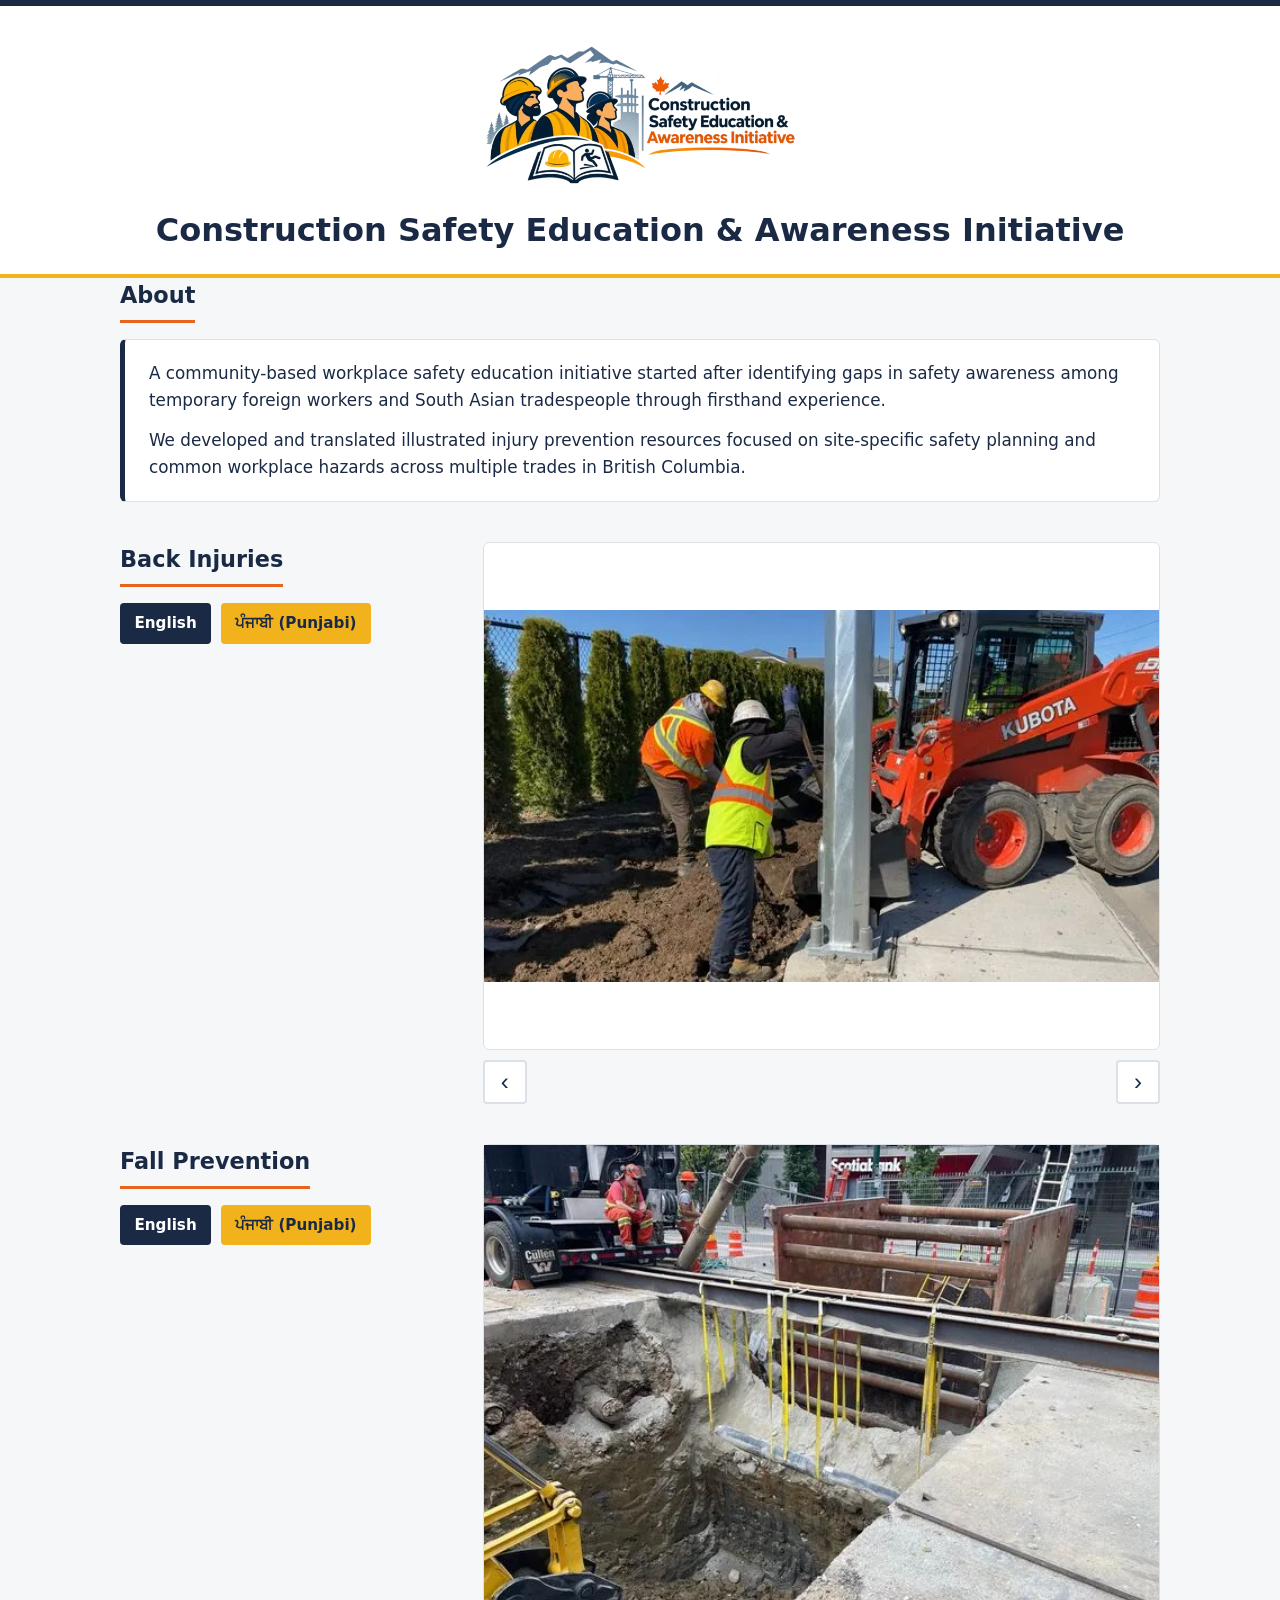
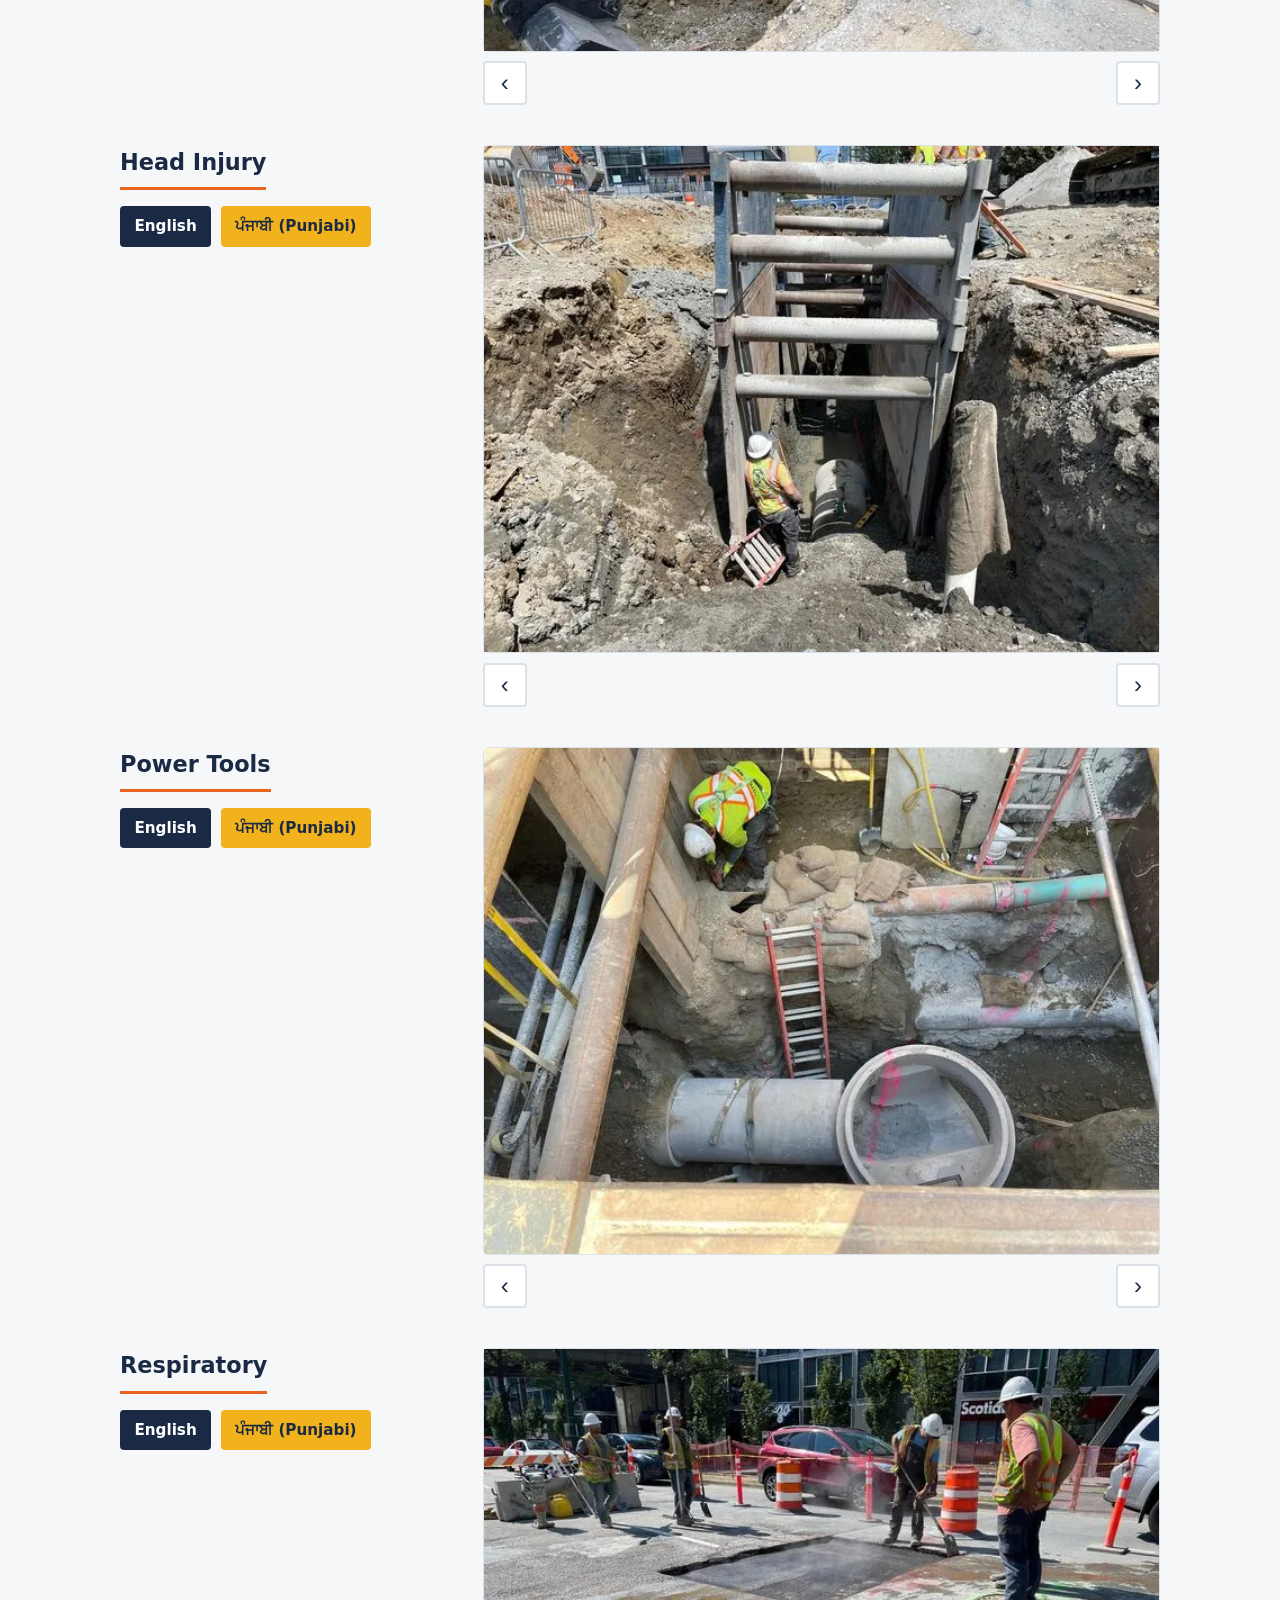
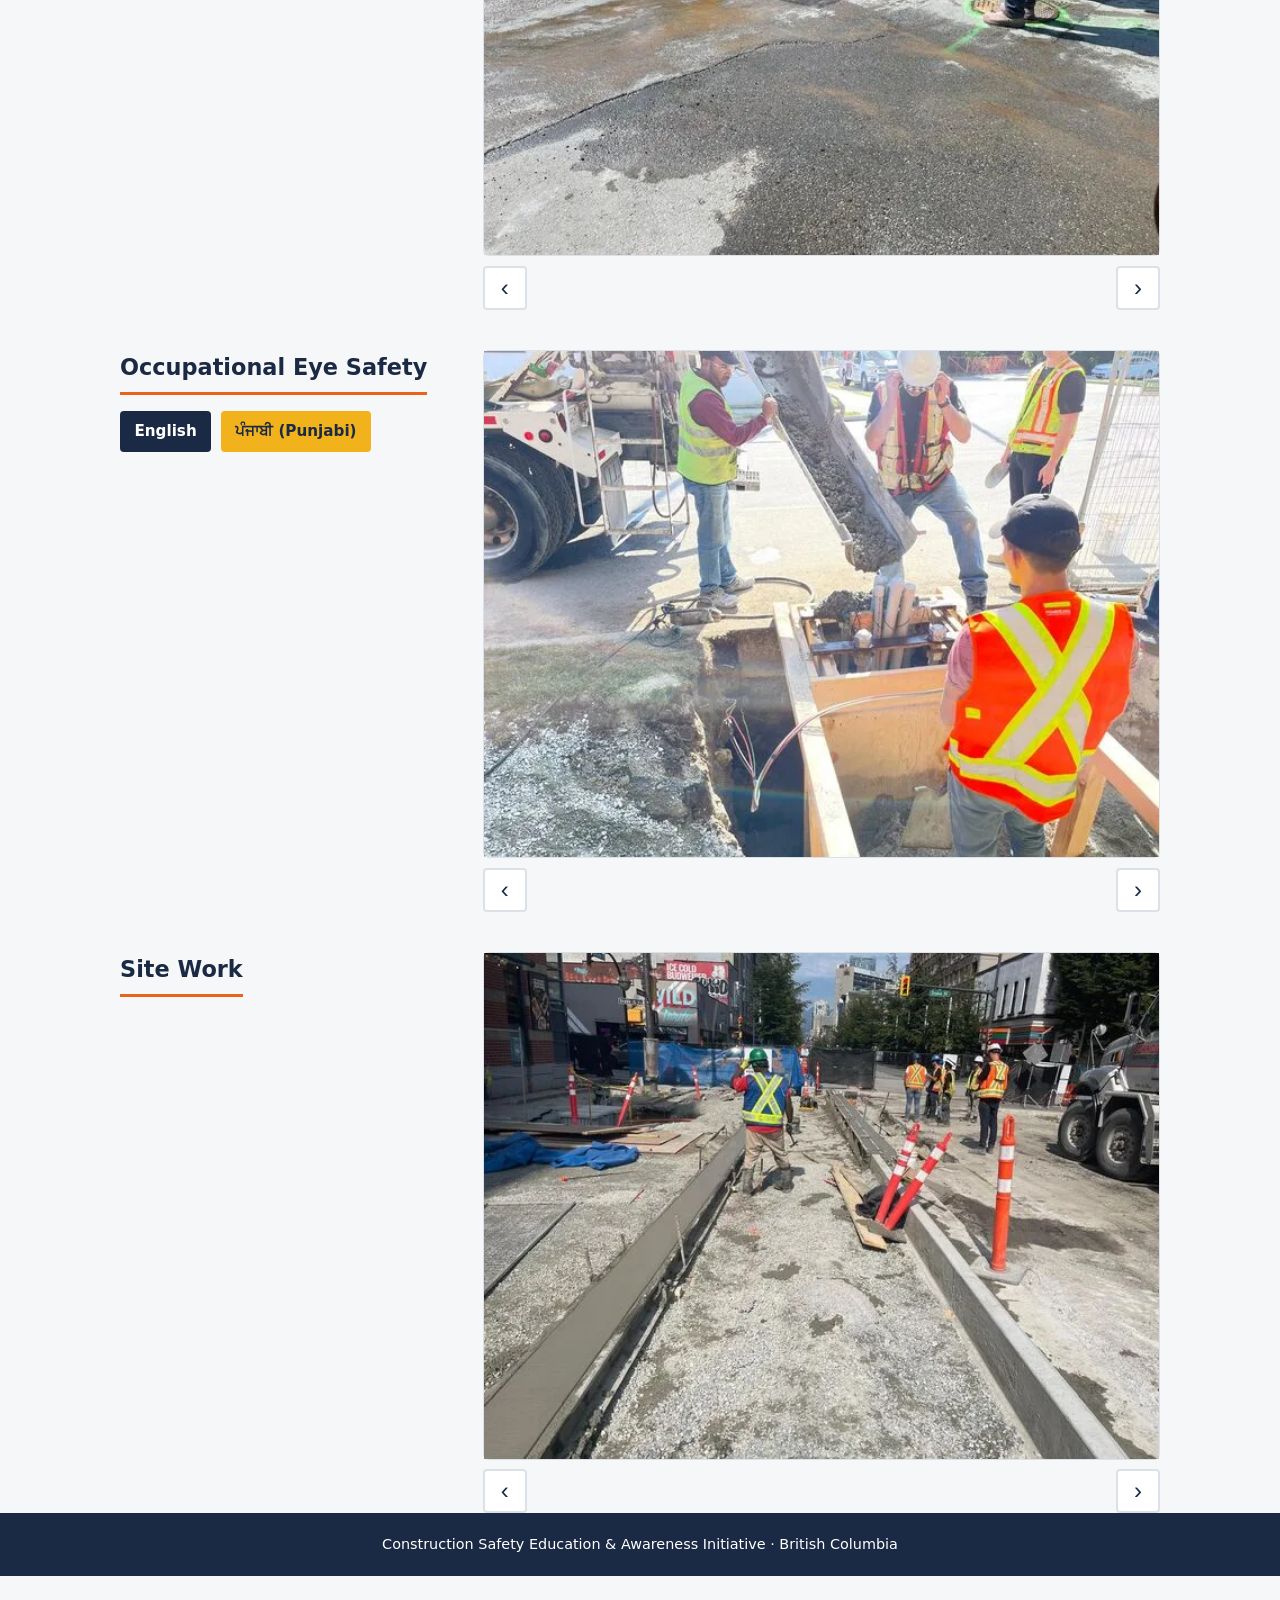
==== index.html @ fe94f408 "Group handouts and photos by topic with carousels; add site icon Co-Authored-By: Claude Opus 5.5 <no" ====
<!DOCTYPE html>
<html lang="en">
<head>
  <meta charset="utf-8">
  <meta name="viewport" content="width=device-width, initial-scale=1">
  <title>Construction Safety Education &amp; Awareness Initiative</title>
  <link rel="icon" type="image/png" sizes="32x32" href="images/favicon-32.png">
  <link rel="apple-touch-icon" href="images/apple-touch-icon.png">
  <link rel="stylesheet" href="css/style.css">
</head>
<body>
  <header class="site-header">
    <div class="container header-inner">
      <img
        src="images/logo-small.webp"
        srcset="images/logo-small.webp 1x, images/logo.webp 2x"
        alt="Construction Safety Education &amp; Awareness Initiative logo"
        class="site-logo"
        width="600"
        height="307"
      >
      <h1 class="site-title">Construction Safety Education &amp; Awareness Initiative</h1>
    </div>
  </header>

  <main class="container">
    <section id="about" aria-labelledby="about-heading">
      <h2 id="about-heading">About</h2>
      <div class="about-text">
        <p>A community-based workplace safety education initiative started after identifying gaps in safety awareness among temporary foreign workers and South Asian tradespeople through firsthand experience.</p>
        <p>We developed and translated illustrated injury prevention resources focused on site-specific safety planning and common workplace hazards across multiple trades in British Columbia.</p>
      </div>
    </section>

    <section id="back-injuries" class="topic" aria-labelledby="back-injuries-heading">
      <div class="topic-guide">
        <h2 id="back-injuries-heading">Back Injuries</h2>
        <div class="handout-links">
          <a class="btn btn-en" href="handouts/back-injuries-en.pdf" download>English</a>
          <a class="btn btn-pa" href="handouts/back-injuries-pa.pdf" lang="pa" download>ਪੰਜਾਬੀ (Punjabi)</a>
        </div>
      </div>
      <div class="carousel" role="region" aria-label="Back Injuries photos" aria-roledescription="carousel">
        <div id="back-injuries-photos" class="carousel-slides">
            <a class="photo-link" href="images/photo-10.webp"><img src="images/photo-10-thumb.webp" alt="Construction site photo 10" loading="lazy" width="600" height="330"></a>
            <a class="photo-link" href="images/photo-19.webp"><img src="images/photo-19-thumb.webp" alt="Construction site photo 19" loading="lazy" width="600" height="1103"></a>
            <a class="photo-link" href="images/photo-27.webp"><img src="images/photo-27-thumb.webp" alt="Construction site photo 27" loading="lazy" width="600" height="450"></a>
        </div>
        <div class="carousel-controls" hidden>
          <button type="button" class="carousel-prev" aria-label="Previous back injuries photo" aria-controls="back-injuries-photos">&#8249;</button>
          <button type="button" class="carousel-next" aria-label="Next back injuries photo" aria-controls="back-injuries-photos">&#8250;</button>
        </div>
        <span class="carousel-status" aria-live="polite" aria-atomic="true"></span>
      </div>
    </section>

    <section id="fall-prevention" class="topic" aria-labelledby="fall-prevention-heading">
      <div class="topic-guide">
        <h2 id="fall-prevention-heading">Fall Prevention</h2>
        <div class="handout-links">
          <a class="btn btn-en" href="handouts/fall-prevention-en.pdf" download>English</a>
          <a class="btn btn-pa" href="handouts/fall-prevention-pa.pdf" lang="pa" download>ਪੰਜਾਬੀ (Punjabi)</a>
        </div>
      </div>
      <div class="carousel" role="region" aria-label="Fall Prevention photos" aria-roledescription="carousel">
        <div id="fall-prevention-photos" class="carousel-slides">
            <a class="photo-link" href="images/photo-12.webp"><img src="images/photo-12-thumb.webp" alt="Construction site photo 12" loading="lazy" width="600" height="450"></a>
            <a class="photo-link" href="images/photo-09.webp"><img src="images/photo-09-thumb.webp" alt="Construction site photo 9" loading="lazy" width="600" height="800"></a>
            <a class="photo-link" href="images/photo-01.webp"><img src="images/photo-01-thumb.webp" alt="Construction site photo 1" loading="lazy" width="600" height="450"></a>
            <a class="photo-link" href="images/photo-07.webp"><img src="images/photo-07-thumb.webp" alt="Construction site photo 7" loading="lazy" width="600" height="450"></a>
            <a class="photo-link" href="images/photo-14.webp"><img src="images/photo-14-thumb.webp" alt="Construction site photo 14" loading="lazy" width="600" height="800"></a>
            <a class="photo-link" href="images/photo-16.webp"><img src="images/photo-16-thumb.webp" alt="Construction site photo 16" loading="lazy" width="600" height="793"></a>
            <a class="photo-link" href="images/photo-17.webp"><img src="images/photo-17-thumb.webp" alt="Construction site photo 17" loading="lazy" width="600" height="450"></a>
            <a class="photo-link" href="images/photo-18.webp"><img src="images/photo-18-thumb.webp" alt="Construction site photo 18" loading="lazy" width="600" height="450"></a>
            <a class="photo-link" href="images/photo-20.webp"><img src="images/photo-20-thumb.webp" alt="Construction site photo 20" loading="lazy" width="600" height="450"></a>
            <a class="photo-link" href="images/photo-22.webp"><img src="images/photo-22-thumb.webp" alt="Construction site photo 22" loading="lazy" width="600" height="450"></a>
        </div>
        <div class="carousel-controls" hidden>
          <button type="button" class="carousel-prev" aria-label="Previous fall prevention photo" aria-controls="fall-prevention-photos">&#8249;</button>
          <button type="button" class="carousel-next" aria-label="Next fall prevention photo" aria-controls="fall-prevention-photos">&#8250;</button>
        </div>
        <span class="carousel-status" aria-live="polite" aria-atomic="true"></span>
      </div>
    </section>

    <section id="head-injury" class="topic" aria-labelledby="head-injury-heading">
      <div class="topic-guide">
        <h2 id="head-injury-heading">Head Injury</h2>
        <div class="handout-links">
          <a class="btn btn-en" href="handouts/head-injury-en.pdf" download>English</a>
          <a class="btn btn-pa" href="handouts/head-injury-pa.pdf" lang="pa" download>ਪੰਜਾਬੀ (Punjabi)</a>
        </div>
      </div>
      <div class="carousel" role="region" aria-label="Head Injury photos" aria-roledescription="carousel">
        <div id="head-injury-photos" class="carousel-slides">
            <a class="photo-link" href="images/photo-03.webp"><img src="images/photo-03-thumb.webp" alt="Construction site photo 3" loading="lazy" width="600" height="450"></a>
            <a class="photo-link" href="images/photo-06.webp"><img src="images/photo-06-thumb.webp" alt="Construction site photo 6" loading="lazy" width="600" height="450"></a>
            <a class="photo-link" href="images/photo-13.webp"><img src="images/photo-13-thumb.webp" alt="Construction site photo 13" loading="lazy" width="600" height="450"></a>
            <a class="photo-link" href="images/photo-26.webp"><img src="images/photo-26-thumb.webp" alt="Construction site photo 26" loading="lazy" width="600" height="322"></a>
        </div>
        <div class="carousel-controls" hidden>
          <button type="button" class="carousel-prev" aria-label="Previous head injury photo" aria-controls="head-injury-photos">&#8249;</button>
          <button type="button" class="carousel-next" aria-label="Next head injury photo" aria-controls="head-injury-photos">&#8250;</button>
        </div>
        <span class="carousel-status" aria-live="polite" aria-atomic="true"></span>
      </div>
    </section>

    <section id="power-tools" class="topic" aria-labelledby="power-tools-heading">
      <div class="topic-guide">
        <h2 id="power-tools-heading">Power Tools</h2>
        <div class="handout-links">
          <a class="btn btn-en" href="handouts/power-tools-en.pdf" download>English</a>
          <a class="btn btn-pa" href="handouts/power-tools-pa.pdf" lang="pa" download>ਪੰਜਾਬੀ (Punjabi)</a>
        </div>
      </div>
      <div class="carousel" role="region" aria-label="Power Tools photos" aria-roledescription="carousel">
        <div id="power-tools-photos" class="carousel-slides">
            <a class="photo-link" href="images/photo-02.webp"><img src="images/photo-02-thumb.webp" alt="Construction site photo 2" loading="lazy" width="600" height="450"></a>
            <a class="photo-link" href="images/photo-05.webp"><img src="images/photo-05-thumb.webp" alt="Construction site photo 5" loading="lazy" width="600" height="450"></a>
        </div>
        <div class="carousel-controls" hidden>
          <button type="button" class="carousel-prev" aria-label="Previous power tools photo" aria-controls="power-tools-photos">&#8249;</button>
          <button type="button" class="carousel-next" aria-label="Next power tools photo" aria-controls="power-tools-photos">&#8250;</button>
        </div>
        <span class="carousel-status" aria-live="polite" aria-atomic="true"></span>
      </div>
    </section>

    <section id="respiratory" class="topic" aria-labelledby="respiratory-heading">
      <div class="topic-guide">
        <h2 id="respiratory-heading">Respiratory</h2>
        <div class="handout-links">
          <a class="btn btn-en" href="handouts/respiratory-en.pdf" download>English</a>
          <a class="btn btn-pa" href="handouts/respiratory-pa.pdf" lang="pa" download>ਪੰਜਾਬੀ (Punjabi)</a>
        </div>
      </div>
      <div class="carousel" role="region" aria-label="Respiratory photos" aria-roledescription="carousel">
        <div id="respiratory-photos" class="carousel-slides">
            <a class="photo-link" href="images/photo-08.webp"><img src="images/photo-08-thumb.webp" alt="Construction site photo 8" loading="lazy" width="600" height="450"></a>
            <a class="photo-link" href="images/photo-11.webp"><img src="images/photo-11-thumb.webp" alt="Construction site photo 11" loading="lazy" width="600" height="450"></a>
            <a class="photo-link" href="images/photo-15.webp"><img src="images/photo-15-thumb.webp" alt="Construction site photo 15" loading="lazy" width="600" height="450"></a>
            <a class="photo-link" href="images/photo-23.webp"><img src="images/photo-23-thumb.webp" alt="Construction site photo 23" loading="lazy" width="600" height="450"></a>
        </div>
        <div class="carousel-controls" hidden>
          <button type="button" class="carousel-prev" aria-label="Previous respiratory photo" aria-controls="respiratory-photos">&#8249;</button>
          <button type="button" class="carousel-next" aria-label="Next respiratory photo" aria-controls="respiratory-photos">&#8250;</button>
        </div>
        <span class="carousel-status" aria-live="polite" aria-atomic="true"></span>
      </div>
    </section>

    <section id="eye-safety" class="topic" aria-labelledby="eye-safety-heading">
      <div class="topic-guide">
        <h2 id="eye-safety-heading">Occupational Eye Safety</h2>
        <div class="handout-links">
          <a class="btn btn-en" href="handouts/eye-safety-en.pdf" download>English</a>
          <a class="btn btn-pa" href="handouts/eye-safety-pa.pdf" lang="pa" download>ਪੰਜਾਬੀ (Punjabi)</a>
        </div>
      </div>
      <div class="carousel" role="region" aria-label="Occupational Eye Safety photos" aria-roledescription="carousel">
        <div id="eye-safety-photos" class="carousel-slides">
            <a class="photo-link" href="images/photo-21.webp"><img src="images/photo-21-thumb.webp" alt="Construction site photo 21" loading="lazy" width="600" height="450"></a>
            <a class="photo-link" href="images/photo-24.webp"><img src="images/photo-24-thumb.webp" alt="Construction site photo 24" loading="lazy" width="600" height="450"></a>
        </div>
        <div class="carousel-controls" hidden>
          <button type="button" class="carousel-prev" aria-label="Previous occupational eye safety photo" aria-controls="eye-safety-photos">&#8249;</button>
          <button type="button" class="carousel-next" aria-label="Next occupational eye safety photo" aria-controls="eye-safety-photos">&#8250;</button>
        </div>
        <span class="carousel-status" aria-live="polite" aria-atomic="true"></span>
      </div>
    </section>

    <section id="site-work" class="topic" aria-labelledby="site-work-heading">
      <div class="topic-guide">
        <h2 id="site-work-heading">Site Work</h2>

      </div>
      <div class="carousel" role="region" aria-label="Site Work photos" aria-roledescription="carousel">
        <div id="site-work-photos" class="carousel-slides">
            <a class="photo-link" href="images/photo-04.webp"><img src="images/photo-04-thumb.webp" alt="Construction site photo 4" loading="lazy" width="600" height="450"></a>
            <a class="photo-link" href="images/photo-25.webp"><img src="images/photo-25-thumb.webp" alt="Construction site photo 25" loading="lazy" width="600" height="450"></a>
        </div>
        <div class="carousel-controls" hidden>
          <button type="button" class="carousel-prev" aria-label="Previous site work photo" aria-controls="site-work-photos">&#8249;</button>
          <button type="button" class="carousel-next" aria-label="Next site work photo" aria-controls="site-work-photos">&#8250;</button>
        </div>
        <span class="carousel-status" aria-live="polite" aria-atomic="true"></span>
      </div>
    </section>
  </main>

  <footer class="site-footer">
    <div class="container">
      <p>Construction Safety Education &amp; Awareness Initiative &middot; British Columbia</p>
    </div>
  </footer>

  <div id="lightbox" class="lightbox" role="dialog" aria-modal="true" aria-labelledby="lightbox-caption" hidden>
    <div class="lightbox-inner">
      <button type="button" id="lightbox-close" class="lightbox-btn lightbox-close" aria-label="Close photo">&times;</button>
      <div class="lightbox-stage">
        <button type="button" id="lightbox-prev" class="lightbox-btn" aria-label="Previous photo">&#8249;</button>
        <img id="lightbox-img" class="lightbox-img" alt="">
        <button type="button" id="lightbox-next" class="lightbox-btn" aria-label="Next photo">&#8250;</button>
      </div>
      <p id="lightbox-caption" class="lightbox-caption"></p>
    </div>
  </div>

  <script src="js/main.js" defer></script>
</body>
</html>
---- css/style.css ----
:root {
  --navy: #1b2a44;
  --yellow: #f2b21c;
  --orange: #e8641c;
  --slate: #6f7f99;
  --bg: #f6f7f9;
  --surface: #ffffff;
  --border: #dce1e8;
  --text: #1b2a44;
  --text-muted: #4a5568;
}

*,
*::before,
*::after {
  box-sizing: border-box;
}

html {
  font-family: system-ui, -apple-system, BlinkMacSystemFont, "Segoe UI", Roboto, sans-serif;
  line-height: 1.6;
  color: var(--text);
  background-color: var(--bg);
}

body {
  margin: 0;
}

.container {
  width: 100%;
  max-width: 1080px;
  margin: 0 auto;
  padding: 0 1.25rem;
}

.site-header {
  background-color: var(--surface);
  border-top: 6px solid var(--navy);
  border-bottom: 4px solid var(--yellow);
  padding: 1.5rem 0;
}

.header-inner {
  display: flex;
  flex-direction: column;
  align-items: center;
  text-align: center;
  gap: 1rem;
}

.site-logo {
  display: block;
  width: min(320px, 80vw);
  height: auto;
}

.site-title {
  margin: 0;
  font-size: clamp(1.35rem, 3vw, 2rem);
  font-weight: 700;
  line-height: 1.25;
  color: var(--navy);
}

main {
  padding: 2rem 0 3rem;
}

section + section {
  margin-top: 2.5rem;
}

h2 {
  margin: 0 0 1rem;
  font-size: 1.4rem;
  color: var(--navy);
  padding-bottom: 0.4rem;
  border-bottom: 3px solid var(--orange);
  display: inline-block;
}

.about-text {
  background-color: var(--surface);
  border: 1px solid var(--border);
  border-left: 5px solid var(--navy);
  border-radius: 6px;
  padding: 1.25rem 1.5rem;
}

.about-text p {
  margin: 0;
  font-size: 1.05rem;
}

.about-text p + p {
  margin-top: 0.85rem;
}

.handouts-grid {
  display: grid;
  grid-template-columns: repeat(auto-fit, minmax(260px, 1fr));
  gap: 1rem;
}

.handout-card {
  background-color: var(--surface);
  border: 1px solid var(--border);
  border-top: 4px solid var(--navy);
  border-radius: 6px;
  padding: 1.15rem 1.25rem;
  display: flex;
  flex-direction: column;
  justify-content: space-between;
  gap: 1rem;
}

.handout-card h3 {
  margin: 0;
  font-size: 1.1rem;
  color: var(--navy);
}

.handout-links {
  display: flex;
  flex-wrap: wrap;
  gap: 0.6rem;
}

.btn {
  display: inline-block;
  padding: 0.5rem 0.9rem;
  border-radius: 4px;
  font-size: 0.95rem;
  font-weight: 600;
  text-decoration: none;
  transition: transform 0.15s ease, opacity 0.15s ease;
}

.btn:hover,
.btn:focus-visible {
  opacity: 0.9;
  transform: translateY(-1px);
}

.btn:focus-visible {
  outline: 3px solid var(--orange);
  outline-offset: 2px;
}

.btn-en {
  background-color: var(--navy);
  color: #ffffff;
}

.btn-pa {
  background-color: var(--yellow);
  color: var(--navy);
}

.photos-grid {
  display: grid;
  grid-template-columns: repeat(auto-fill, minmax(210px, 1fr));
  gap: 0.85rem;
}

.photo-link {
  display: block;
  background-color: var(--surface);
  border: 1px solid var(--border);
  border-radius: 6px;
  aspect-ratio: 4 / 3;
  transition: transform 0.15s ease, box-shadow 0.15s ease;
}

.photo-link:hover,
.photo-link:focus-visible {
  transform: translateY(-2px);
  box-shadow: 0 4px 12px rgba(27, 42, 68, 0.16);
}

.photo-link:focus-visible {
  outline: 3px solid var(--orange);
  outline-offset: 2px;
}

.photo-link img {
  display: block;
  width: 100%;
  height: 100%;
  object-fit: contain;
}

.site-footer {
  background-color: var(--navy);
  color: #ffffff;
  padding: 1.25rem 0;
  text-align: center;
  font-size: 0.9rem;
}

.site-footer p {
  margin: 0;
}

.lightbox {
  position: fixed;
  inset: 0;
  z-index: 1000;
  background-color: rgba(15, 23, 42, 0.92);
  display: flex;
  align-items: center;
  justify-content: center;
  padding: 1rem;
}

.lightbox[hidden] {
  display: none;
}

.lightbox-inner {
  position: relative;
  width: min(960px, 100%);
  min-width: 0;
  max-height: 90vh;
  display: flex;
  flex-direction: column;
  align-items: center;
  gap: 0.65rem;
}

.lightbox-stage {
  width: 100%;
  min-width: 0;
  display: flex;
  align-items: center;
  gap: 0.75rem;
}

.lightbox-img {
  max-width: calc(100% - 6.7rem);
  min-width: 0;
  max-height: 76vh;
  width: auto;
  height: auto;
  border-radius: 4px;
  background-color: #000000;
}

.lightbox-caption {
  margin: 0;
  color: #ffffff;
  font-size: 0.95rem;
  text-align: center;
}

.lightbox-btn {
  background-color: var(--navy);
  color: #ffffff;
  border: 2px solid var(--yellow);
  border-radius: 4px;
  width: 2.6rem;
  height: 2.6rem;
  font-size: 1.5rem;
  line-height: 1;
  cursor: pointer;
  display: inline-flex;
  align-items: center;
  justify-content: center;
  flex-shrink: 0;
}

.lightbox-btn:hover,
.lightbox-btn:focus-visible {
  background-color: var(--yellow);
  color: var(--navy);
}

.lightbox-btn:focus-visible {
  outline: 3px solid var(--orange);
  outline-offset: 2px;
}

.lightbox-close {
  align-self: flex-end;
}

@media (max-width: 760px) {
  .container {
    padding: 0 1rem;
  }

  .about-text {
    padding: 1rem 1.1rem;
  }

  .photos-grid {
    grid-template-columns: repeat(auto-fill, minmax(160px, 1fr));
    gap: 0.65rem;
  }
}

@media (max-width: 420px) {
  .handouts-grid {
    grid-template-columns: 1fr;
  }

  .photos-grid {
    grid-template-columns: repeat(2, 1fr);
    gap: 0.5rem;
  }

  .lightbox-stage {
    gap: 0.35rem;
  }

  .lightbox-img {
    max-width: calc(100% - 5.1rem);
  }

  .lightbox-btn {
    width: 2.2rem;
    height: 2.2rem;
    font-size: 1.25rem;
  }
}

@media (prefers-reduced-motion: reduce) {
  .btn,
  .photo-link {
    transition: none;
  }

  .btn:hover,
  .btn:focus-visible,
  .photo-link:hover,
  .photo-link:focus-visible {
    transform: none;
  }
}

/* Handouts stay beside their topic's photos; narrow screens stack them. */
.topic {
  display: grid;
  grid-template-columns: minmax(0, 1fr) minmax(0, 2fr);
  gap: 1.5rem;
  align-items: start;
}

.carousel,
.carousel-slides {
  min-width: 0;
}

.carousel-slides {
  display: grid;
  gap: 0.85rem;
}

.photo-link[hidden],
.carousel-controls[hidden] {
  display: none;
}

.carousel-controls {
  display: flex;
  justify-content: space-between;
  margin-top: 0.6rem;
}

.carousel-controls button {
  background: var(--surface);
  color: var(--text);
  border: 2px solid var(--border);
  border-radius: 4px;
  width: 2.75rem;
  height: 2.75rem;
  font-size: 1.5rem;
  cursor: pointer;
}

.carousel-controls button:focus-visible {
  outline: 3px solid var(--orange);
  outline-offset: 2px;
}

.carousel-status {
  position: absolute;
  width: 1px;
  height: 1px;
  clip-path: inset(50%);
}

@media (max-width: 760px) {
  .topic {
    grid-template-columns: 1fr;
  }
}
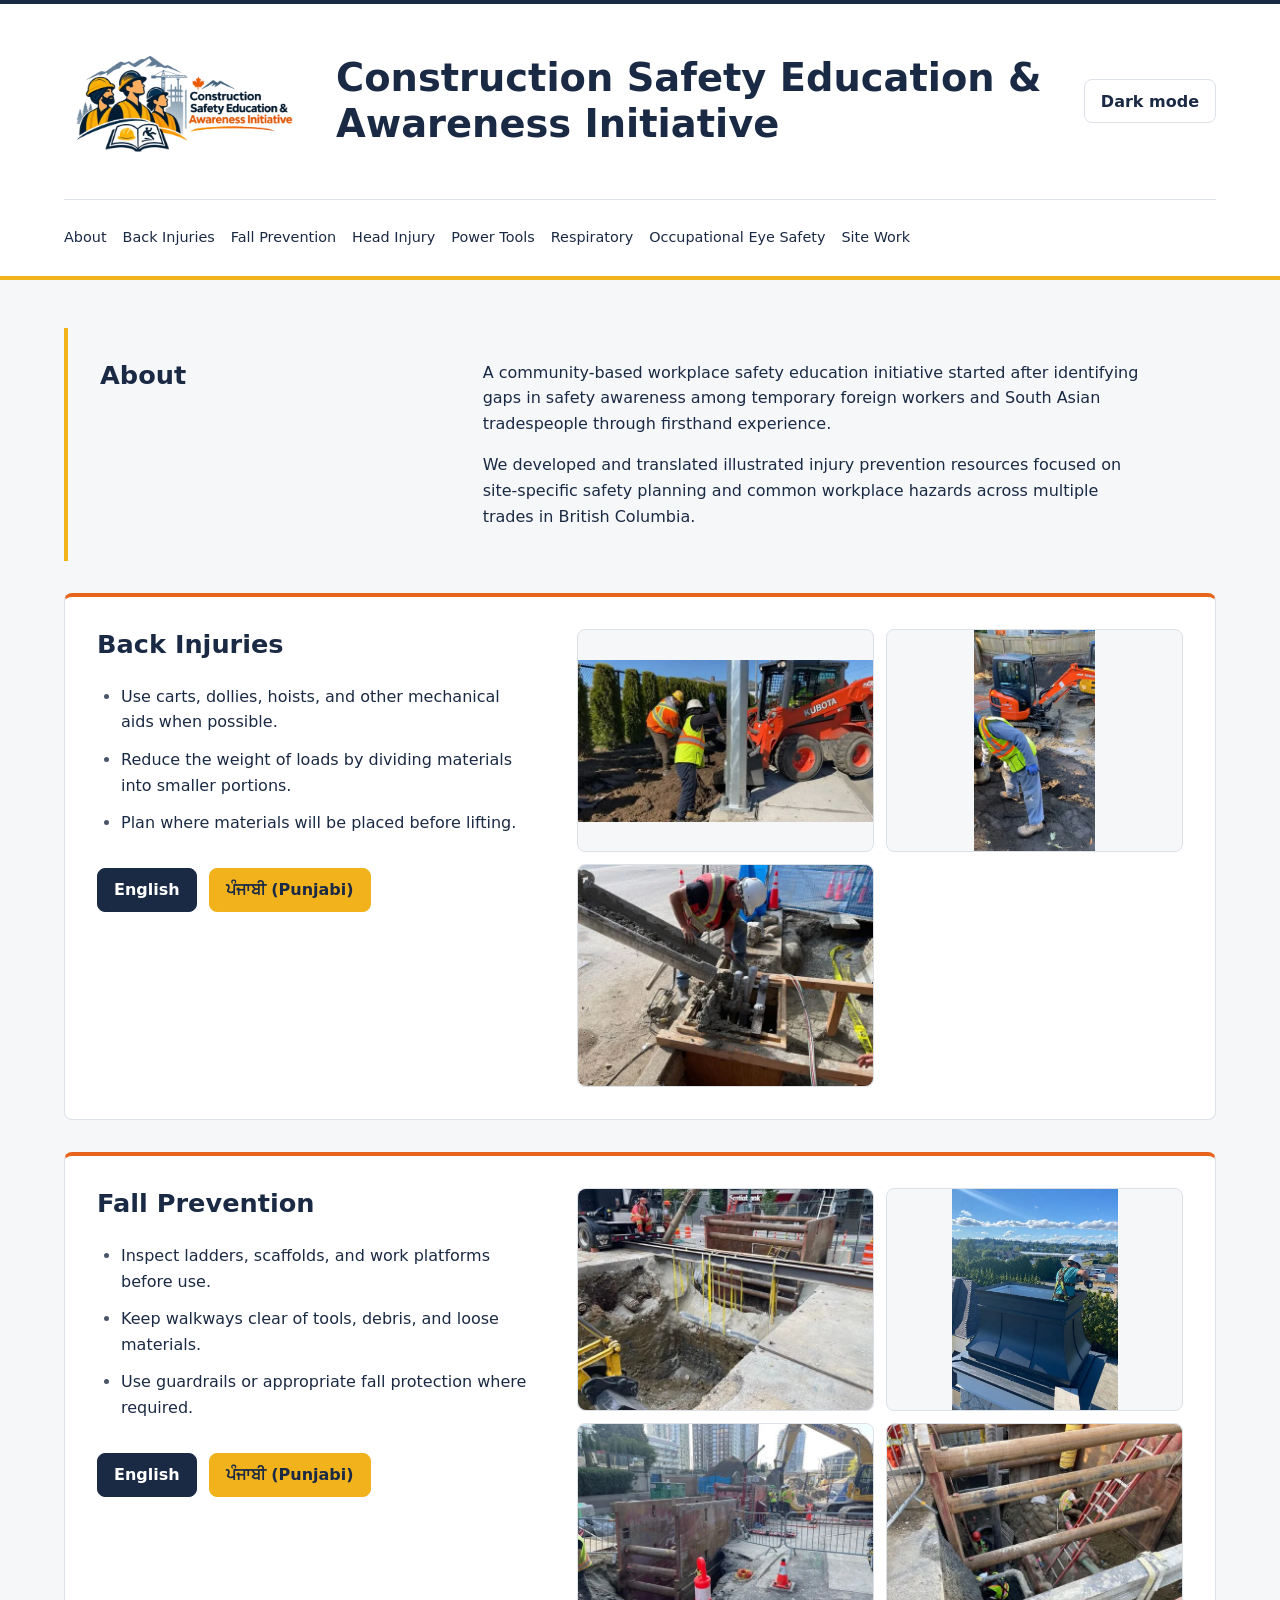
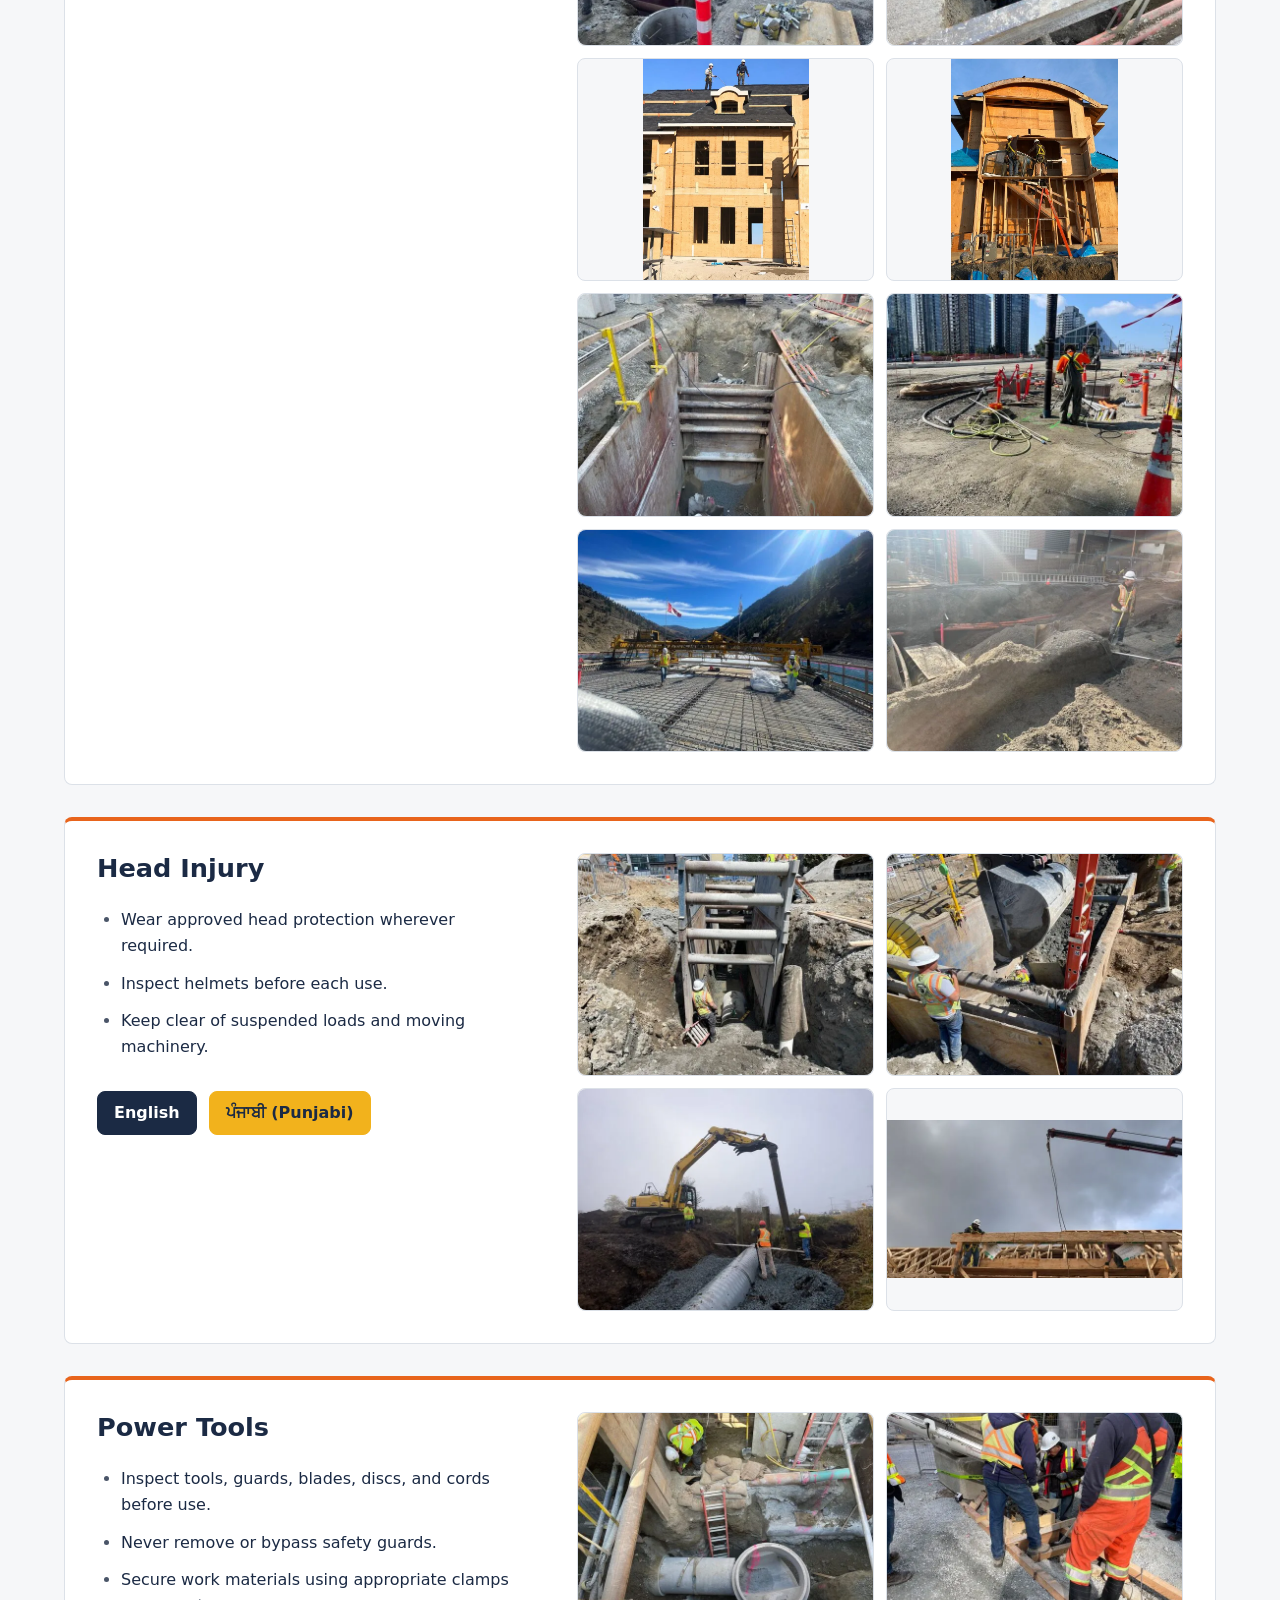
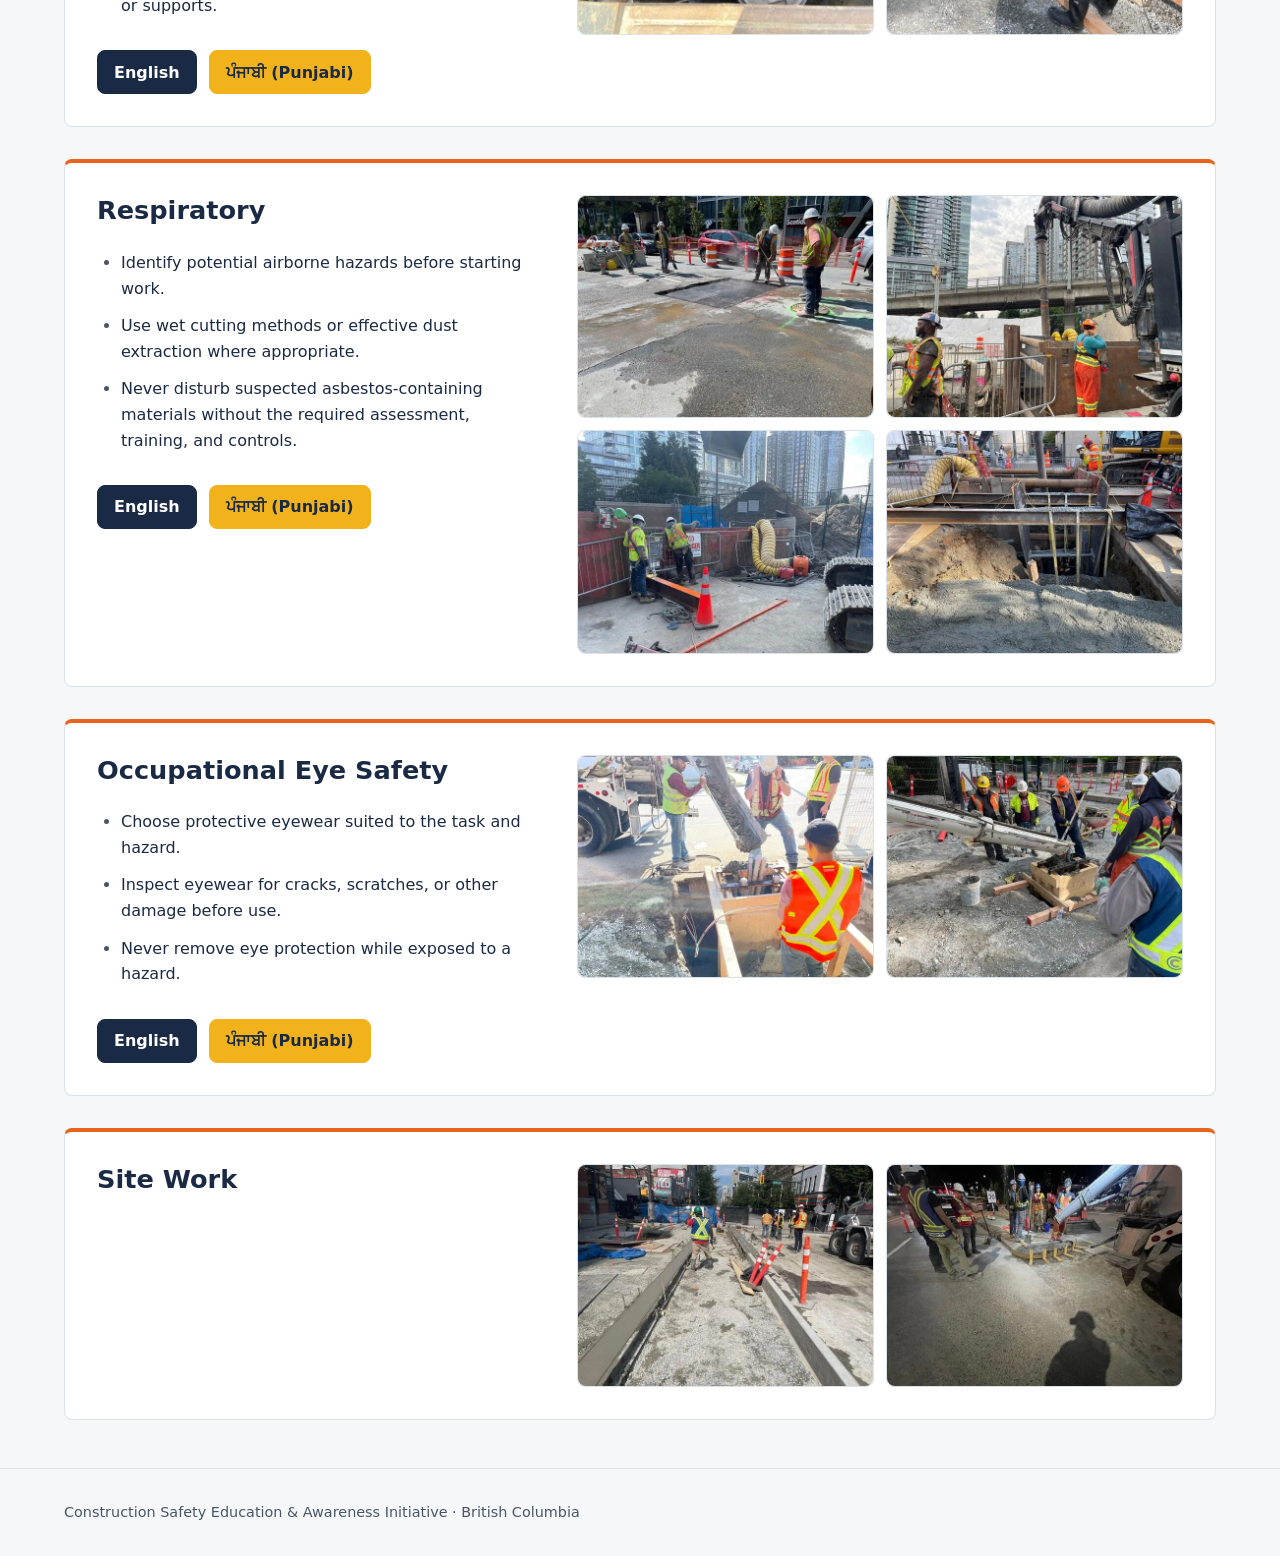
==== commit e98ebeba: "Topic cards with handout points, navigation, light/dark theme, photo grids with native dialog viewer" ====
--- a/index.html
+++ b/index.html
@@ -6,7 +6,7 @@
   <title>Construction Safety Education &amp; Awareness Initiative</title>
   <link rel="icon" type="image/png" sizes="32x32" href="images/favicon-32.png">
   <link rel="apple-touch-icon" href="images/apple-touch-icon.png">
-  <link rel="stylesheet" href="css/style.css">
+  <link rel="stylesheet" href="css/style.css?v=20261117">
 </head>
 <body>
   <header class="site-header">
@@ -20,7 +20,20 @@
         height="307"
       >
       <h1 class="site-title">Construction Safety Education &amp; Awareness Initiative</h1>
+      <button type="button" id="theme-toggle" aria-pressed="false" hidden>Dark mode</button>
     </div>
+    <nav class="container" aria-label="Main navigation">
+      <ul>
+          <li><a href="#about">About</a></li>
+          <li><a href="#back-injuries">Back Injuries</a></li>
+          <li><a href="#fall-prevention">Fall Prevention</a></li>
+          <li><a href="#head-injury">Head Injury</a></li>
+          <li><a href="#power-tools">Power Tools</a></li>
+          <li><a href="#respiratory">Respiratory</a></li>
+          <li><a href="#eye-safety">Occupational Eye Safety</a></li>
+          <li><a href="#site-work">Site Work</a></li>
+      </ul>
+    </nav>
   </header>
 
   <main class="container">
@@ -35,158 +48,138 @@
     <section id="back-injuries" class="topic" aria-labelledby="back-injuries-heading">
       <div class="topic-guide">
         <h2 id="back-injuries-heading">Back Injuries</h2>
+        <ul class="topic-points">
+          <li>Use carts, dollies, hoists, and other mechanical aids when possible.</li>
+          <li>Reduce the weight of loads by dividing materials into smaller portions.</li>
+          <li>Plan where materials will be placed before lifting.</li>
+        </ul>
         <div class="handout-links">
           <a class="btn btn-en" href="handouts/back-injuries-en.pdf" download>English</a>
           <a class="btn btn-pa" href="handouts/back-injuries-pa.pdf" lang="pa" download>ਪੰਜਾਬੀ (Punjabi)</a>
         </div>
       </div>
-      <div class="carousel" role="region" aria-label="Back Injuries photos" aria-roledescription="carousel">
-        <div id="back-injuries-photos" class="carousel-slides">
-            <a class="photo-link" href="images/photo-10.webp"><img src="images/photo-10-thumb.webp" alt="Construction site photo 10" loading="lazy" width="600" height="330"></a>
-            <a class="photo-link" href="images/photo-19.webp"><img src="images/photo-19-thumb.webp" alt="Construction site photo 19" loading="lazy" width="600" height="1103"></a>
-            <a class="photo-link" href="images/photo-27.webp"><img src="images/photo-27-thumb.webp" alt="Construction site photo 27" loading="lazy" width="600" height="450"></a>
-        </div>
-        <div class="carousel-controls" hidden>
-          <button type="button" class="carousel-prev" aria-label="Previous back injuries photo" aria-controls="back-injuries-photos">&#8249;</button>
-          <button type="button" class="carousel-next" aria-label="Next back injuries photo" aria-controls="back-injuries-photos">&#8250;</button>
-        </div>
-        <span class="carousel-status" aria-live="polite" aria-atomic="true"></span>
-      </div>
+      <ul class="photos-grid" aria-label="Back Injuries photos">
+        <li><a class="photo-link" href="images/photo-10.webp"><img src="images/photo-10-thumb.webp" alt="Workers shovelling beside a skid-steer loader and steel post" loading="lazy" width="600" height="330"></a></li>
+        <li><a class="photo-link" href="images/photo-19.webp"><img src="images/photo-19-thumb.webp" alt="Worker shovelling beside a compact excavator" loading="lazy" width="600" height="1103"></a></li>
+        <li><a class="photo-link" href="images/photo-27.webp"><img src="images/photo-27-thumb.webp" alt="Worker leaning over concrete formwork beside a delivery chute" loading="lazy" width="600" height="450"></a></li>
+      </ul>
     </section>
 
     <section id="fall-prevention" class="topic" aria-labelledby="fall-prevention-heading">
       <div class="topic-guide">
         <h2 id="fall-prevention-heading">Fall Prevention</h2>
+        <ul class="topic-points">
+          <li>Inspect ladders, scaffolds, and work platforms before use.</li>
+          <li>Keep walkways clear of tools, debris, and loose materials.</li>
+          <li>Use guardrails or appropriate fall protection where required.</li>
+        </ul>
         <div class="handout-links">
           <a class="btn btn-en" href="handouts/fall-prevention-en.pdf" download>English</a>
           <a class="btn btn-pa" href="handouts/fall-prevention-pa.pdf" lang="pa" download>ਪੰਜਾਬੀ (Punjabi)</a>
         </div>
       </div>
-      <div class="carousel" role="region" aria-label="Fall Prevention photos" aria-roledescription="carousel">
-        <div id="fall-prevention-photos" class="carousel-slides">
-            <a class="photo-link" href="images/photo-12.webp"><img src="images/photo-12-thumb.webp" alt="Construction site photo 12" loading="lazy" width="600" height="450"></a>
-            <a class="photo-link" href="images/photo-09.webp"><img src="images/photo-09-thumb.webp" alt="Construction site photo 9" loading="lazy" width="600" height="800"></a>
-            <a class="photo-link" href="images/photo-01.webp"><img src="images/photo-01-thumb.webp" alt="Construction site photo 1" loading="lazy" width="600" height="450"></a>
-            <a class="photo-link" href="images/photo-07.webp"><img src="images/photo-07-thumb.webp" alt="Construction site photo 7" loading="lazy" width="600" height="450"></a>
-            <a class="photo-link" href="images/photo-14.webp"><img src="images/photo-14-thumb.webp" alt="Construction site photo 14" loading="lazy" width="600" height="800"></a>
-            <a class="photo-link" href="images/photo-16.webp"><img src="images/photo-16-thumb.webp" alt="Construction site photo 16" loading="lazy" width="600" height="793"></a>
-            <a class="photo-link" href="images/photo-17.webp"><img src="images/photo-17-thumb.webp" alt="Construction site photo 17" loading="lazy" width="600" height="450"></a>
-            <a class="photo-link" href="images/photo-18.webp"><img src="images/photo-18-thumb.webp" alt="Construction site photo 18" loading="lazy" width="600" height="450"></a>
-            <a class="photo-link" href="images/photo-20.webp"><img src="images/photo-20-thumb.webp" alt="Construction site photo 20" loading="lazy" width="600" height="450"></a>
-            <a class="photo-link" href="images/photo-22.webp"><img src="images/photo-22-thumb.webp" alt="Construction site photo 22" loading="lazy" width="600" height="450"></a>
-        </div>
-        <div class="carousel-controls" hidden>
-          <button type="button" class="carousel-prev" aria-label="Previous fall prevention photo" aria-controls="fall-prevention-photos">&#8249;</button>
-          <button type="button" class="carousel-next" aria-label="Next fall prevention photo" aria-controls="fall-prevention-photos">&#8250;</button>
-        </div>
-        <span class="carousel-status" aria-live="polite" aria-atomic="true"></span>
-      </div>
+      <ul class="photos-grid" aria-label="Fall Prevention photos">
+        <li><a class="photo-link" href="images/photo-12.webp"><img src="images/photo-12-thumb.webp" alt="Open excavation with steel shoring and yellow railings" loading="lazy" width="600" height="450"></a></li>
+        <li><a class="photo-link" href="images/photo-09.webp"><img src="images/photo-09-thumb.webp" alt="Worker wearing a harness using a drill beside a rooftop structure" loading="lazy" width="600" height="800"></a></li>
+        <li><a class="photo-link" href="images/photo-01.webp"><img src="images/photo-01-thumb.webp" alt="Workers beside a shored street excavation and excavator" loading="lazy" width="600" height="450"></a></li>
+        <li><a class="photo-link" href="images/photo-07.webp"><img src="images/photo-07-thumb.webp" alt="Workers and ladders inside a trench with horizontal steel braces" loading="lazy" width="600" height="450"></a></li>
+        <li><a class="photo-link" href="images/photo-14.webp"><img src="images/photo-14-thumb.webp" alt="Two workers wearing harnesses on a house roof" loading="lazy" width="600" height="800"></a></li>
+        <li><a class="photo-link" href="images/photo-16.webp"><img src="images/photo-16-thumb.webp" alt="Two workers wearing harnesses positioning a window on an elevated platform" loading="lazy" width="600" height="793"></a></li>
+        <li><a class="photo-link" href="images/photo-17.webp"><img src="images/photo-17-thumb.webp" alt="Deep excavation with steel shoring and horizontal braces" loading="lazy" width="600" height="450"></a></li>
+        <li><a class="photo-link" href="images/photo-18.webp"><img src="images/photo-18-thumb.webp" alt="Worker handling equipment beside hoses and a street excavation" loading="lazy" width="600" height="450"></a></li>
+        <li><a class="photo-link" href="images/photo-20.webp"><img src="images/photo-20-thumb.webp" alt="Workers on a reinforcing steel deck beside bridge railings" loading="lazy" width="600" height="450"></a></li>
+        <li><a class="photo-link" href="images/photo-22.webp"><img src="images/photo-22-thumb.webp" alt="Worker holding a shovel beside a gravel-filled excavation" loading="lazy" width="600" height="450"></a></li>
+      </ul>
     </section>
 
     <section id="head-injury" class="topic" aria-labelledby="head-injury-heading">
       <div class="topic-guide">
         <h2 id="head-injury-heading">Head Injury</h2>
+        <ul class="topic-points">
+          <li>Wear approved head protection wherever required.</li>
+          <li>Inspect helmets before each use.</li>
+          <li>Keep clear of suspended loads and moving machinery.</li>
+        </ul>
         <div class="handout-links">
           <a class="btn btn-en" href="handouts/head-injury-en.pdf" download>English</a>
           <a class="btn btn-pa" href="handouts/head-injury-pa.pdf" lang="pa" download>ਪੰਜਾਬੀ (Punjabi)</a>
         </div>
       </div>
-      <div class="carousel" role="region" aria-label="Head Injury photos" aria-roledescription="carousel">
-        <div id="head-injury-photos" class="carousel-slides">
-            <a class="photo-link" href="images/photo-03.webp"><img src="images/photo-03-thumb.webp" alt="Construction site photo 3" loading="lazy" width="600" height="450"></a>
-            <a class="photo-link" href="images/photo-06.webp"><img src="images/photo-06-thumb.webp" alt="Construction site photo 6" loading="lazy" width="600" height="450"></a>
-            <a class="photo-link" href="images/photo-13.webp"><img src="images/photo-13-thumb.webp" alt="Construction site photo 13" loading="lazy" width="600" height="450"></a>
-            <a class="photo-link" href="images/photo-26.webp"><img src="images/photo-26-thumb.webp" alt="Construction site photo 26" loading="lazy" width="600" height="322"></a>
-        </div>
-        <div class="carousel-controls" hidden>
-          <button type="button" class="carousel-prev" aria-label="Previous head injury photo" aria-controls="head-injury-photos">&#8249;</button>
-          <button type="button" class="carousel-next" aria-label="Next head injury photo" aria-controls="head-injury-photos">&#8250;</button>
-        </div>
-        <span class="carousel-status" aria-live="polite" aria-atomic="true"></span>
-      </div>
+      <ul class="photos-grid" aria-label="Head Injury photos">
+        <li><a class="photo-link" href="images/photo-03.webp"><img src="images/photo-03-thumb.webp" alt="Worker beside a pipe inside a braced trench" loading="lazy" width="600" height="450"></a></li>
+        <li><a class="photo-link" href="images/photo-06.webp"><img src="images/photo-06-thumb.webp" alt="Excavator bucket above a braced trench with workers and a ladder" loading="lazy" width="600" height="450"></a></li>
+        <li><a class="photo-link" href="images/photo-13.webp"><img src="images/photo-13-thumb.webp" alt="Workers beside a large pipe as an excavator positions a vertical post" loading="lazy" width="600" height="450"></a></li>
+        <li><a class="photo-link" href="images/photo-26.webp"><img src="images/photo-26-thumb.webp" alt="Workers on timber framing beneath a suspended bundle of lumber" loading="lazy" width="600" height="322"></a></li>
+      </ul>
     </section>
 
     <section id="power-tools" class="topic" aria-labelledby="power-tools-heading">
       <div class="topic-guide">
         <h2 id="power-tools-heading">Power Tools</h2>
+        <ul class="topic-points">
+          <li>Inspect tools, guards, blades, discs, and cords before use.</li>
+          <li>Never remove or bypass safety guards.</li>
+          <li>Secure work materials using appropriate clamps or supports.</li>
+        </ul>
         <div class="handout-links">
           <a class="btn btn-en" href="handouts/power-tools-en.pdf" download>English</a>
           <a class="btn btn-pa" href="handouts/power-tools-pa.pdf" lang="pa" download>ਪੰਜਾਬੀ (Punjabi)</a>
         </div>
       </div>
-      <div class="carousel" role="region" aria-label="Power Tools photos" aria-roledescription="carousel">
-        <div id="power-tools-photos" class="carousel-slides">
-            <a class="photo-link" href="images/photo-02.webp"><img src="images/photo-02-thumb.webp" alt="Construction site photo 2" loading="lazy" width="600" height="450"></a>
-            <a class="photo-link" href="images/photo-05.webp"><img src="images/photo-05-thumb.webp" alt="Construction site photo 5" loading="lazy" width="600" height="450"></a>
-        </div>
-        <div class="carousel-controls" hidden>
-          <button type="button" class="carousel-prev" aria-label="Previous power tools photo" aria-controls="power-tools-photos">&#8249;</button>
-          <button type="button" class="carousel-next" aria-label="Next power tools photo" aria-controls="power-tools-photos">&#8250;</button>
-        </div>
-        <span class="carousel-status" aria-live="polite" aria-atomic="true"></span>
-      </div>
+      <ul class="photos-grid" aria-label="Power Tools photos">
+        <li><a class="photo-link" href="images/photo-02.webp"><img src="images/photo-02-thumb.webp" alt="Worker crouching beside pipes above a trench ladder" loading="lazy" width="600" height="450"></a></li>
+        <li><a class="photo-link" href="images/photo-05.webp"><img src="images/photo-05-thumb.webp" alt="Workers gathered around timber formwork beside a concrete chute" loading="lazy" width="600" height="450"></a></li>
+      </ul>
     </section>
 
     <section id="respiratory" class="topic" aria-labelledby="respiratory-heading">
       <div class="topic-guide">
         <h2 id="respiratory-heading">Respiratory</h2>
+        <ul class="topic-points">
+          <li>Identify potential airborne hazards before starting work.</li>
+          <li>Use wet cutting methods or effective dust extraction where appropriate.</li>
+          <li>Never disturb suspected asbestos-containing materials without the required assessment, training, and controls.</li>
+        </ul>
         <div class="handout-links">
           <a class="btn btn-en" href="handouts/respiratory-en.pdf" download>English</a>
           <a class="btn btn-pa" href="handouts/respiratory-pa.pdf" lang="pa" download>ਪੰਜਾਬੀ (Punjabi)</a>
         </div>
       </div>
-      <div class="carousel" role="region" aria-label="Respiratory photos" aria-roledescription="carousel">
-        <div id="respiratory-photos" class="carousel-slides">
-            <a class="photo-link" href="images/photo-08.webp"><img src="images/photo-08-thumb.webp" alt="Construction site photo 8" loading="lazy" width="600" height="450"></a>
-            <a class="photo-link" href="images/photo-11.webp"><img src="images/photo-11-thumb.webp" alt="Construction site photo 11" loading="lazy" width="600" height="450"></a>
-            <a class="photo-link" href="images/photo-15.webp"><img src="images/photo-15-thumb.webp" alt="Construction site photo 15" loading="lazy" width="600" height="450"></a>
-            <a class="photo-link" href="images/photo-23.webp"><img src="images/photo-23-thumb.webp" alt="Construction site photo 23" loading="lazy" width="600" height="450"></a>
-        </div>
-        <div class="carousel-controls" hidden>
-          <button type="button" class="carousel-prev" aria-label="Previous respiratory photo" aria-controls="respiratory-photos">&#8249;</button>
-          <button type="button" class="carousel-next" aria-label="Next respiratory photo" aria-controls="respiratory-photos">&#8250;</button>
-        </div>
-        <span class="carousel-status" aria-live="polite" aria-atomic="true"></span>
-      </div>
+      <ul class="photos-grid" aria-label="Respiratory photos">
+        <li><a class="photo-link" href="images/photo-08.webp"><img src="images/photo-08-thumb.webp" alt="Workers using tools on a dusty street surface" loading="lazy" width="600" height="450"></a></li>
+        <li><a class="photo-link" href="images/photo-11.webp"><img src="images/photo-11-thumb.webp" alt="Workers beside a vacuum truck hose at a street excavation" loading="lazy" width="600" height="450"></a></li>
+        <li><a class="photo-link" href="images/photo-15.webp"><img src="images/photo-15-thumb.webp" alt="Workers beside trench barriers and yellow ventilation ducting" loading="lazy" width="600" height="450"></a></li>
+        <li><a class="photo-link" href="images/photo-23.webp"><img src="images/photo-23-thumb.webp" alt="Steel-braced excavation with ventilation ducting and workers nearby" loading="lazy" width="600" height="450"></a></li>
+      </ul>
     </section>
 
     <section id="eye-safety" class="topic" aria-labelledby="eye-safety-heading">
       <div class="topic-guide">
         <h2 id="eye-safety-heading">Occupational Eye Safety</h2>
+        <ul class="topic-points">
+          <li>Choose protective eyewear suited to the task and hazard.</li>
+          <li>Inspect eyewear for cracks, scratches, or other damage before use.</li>
+          <li>Never remove eye protection while exposed to a hazard.</li>
+        </ul>
         <div class="handout-links">
           <a class="btn btn-en" href="handouts/eye-safety-en.pdf" download>English</a>
           <a class="btn btn-pa" href="handouts/eye-safety-pa.pdf" lang="pa" download>ਪੰਜਾਬੀ (Punjabi)</a>
         </div>
       </div>
-      <div class="carousel" role="region" aria-label="Occupational Eye Safety photos" aria-roledescription="carousel">
-        <div id="eye-safety-photos" class="carousel-slides">
-            <a class="photo-link" href="images/photo-21.webp"><img src="images/photo-21-thumb.webp" alt="Construction site photo 21" loading="lazy" width="600" height="450"></a>
-            <a class="photo-link" href="images/photo-24.webp"><img src="images/photo-24-thumb.webp" alt="Construction site photo 24" loading="lazy" width="600" height="450"></a>
-        </div>
-        <div class="carousel-controls" hidden>
-          <button type="button" class="carousel-prev" aria-label="Previous occupational eye safety photo" aria-controls="eye-safety-photos">&#8249;</button>
-          <button type="button" class="carousel-next" aria-label="Next occupational eye safety photo" aria-controls="eye-safety-photos">&#8250;</button>
-        </div>
-        <span class="carousel-status" aria-live="polite" aria-atomic="true"></span>
-      </div>
+      <ul class="photos-grid" aria-label="Occupational Eye Safety photos">
+        <li><a class="photo-link" href="images/photo-21.webp"><img src="images/photo-21-thumb.webp" alt="Workers placing concrete into timber formwork beside an excavation" loading="lazy" width="600" height="450"></a></li>
+        <li><a class="photo-link" href="images/photo-24.webp"><img src="images/photo-24-thumb.webp" alt="Workers guiding concrete from a chute into timber formwork" loading="lazy" width="600" height="450"></a></li>
+      </ul>
     </section>
 
     <section id="site-work" class="topic" aria-labelledby="site-work-heading">
       <div class="topic-guide">
         <h2 id="site-work-heading">Site Work</h2>
-
-      </div>
-      <div class="carousel" role="region" aria-label="Site Work photos" aria-roledescription="carousel">
-        <div id="site-work-photos" class="carousel-slides">
-            <a class="photo-link" href="images/photo-04.webp"><img src="images/photo-04-thumb.webp" alt="Construction site photo 4" loading="lazy" width="600" height="450"></a>
-            <a class="photo-link" href="images/photo-25.webp"><img src="images/photo-25-thumb.webp" alt="Construction site photo 25" loading="lazy" width="600" height="450"></a>
-        </div>
-        <div class="carousel-controls" hidden>
-          <button type="button" class="carousel-prev" aria-label="Previous site work photo" aria-controls="site-work-photos">&#8249;</button>
-          <button type="button" class="carousel-next" aria-label="Next site work photo" aria-controls="site-work-photos">&#8250;</button>
-        </div>
-        <span class="carousel-status" aria-live="polite" aria-atomic="true"></span>
-      </div>
+      </div>
+      <ul class="photos-grid" aria-label="Site Work photos">
+        <li><a class="photo-link" href="images/photo-04.webp"><img src="images/photo-04-thumb.webp" alt="Workers along concrete curb forms on a city street" loading="lazy" width="600" height="450"></a></li>
+        <li><a class="photo-link" href="images/photo-25.webp"><img src="images/photo-25-thumb.webp" alt="Workers beside a concrete truck during a nighttime pour" loading="lazy" width="600" height="450"></a></li>
+      </ul>
     </section>
   </main>
 
@@ -196,18 +189,18 @@
     </div>
   </footer>
 
-  <div id="lightbox" class="lightbox" role="dialog" aria-modal="true" aria-labelledby="lightbox-caption" hidden>
-    <div class="lightbox-inner">
-      <button type="button" id="lightbox-close" class="lightbox-btn lightbox-close" aria-label="Close photo">&times;</button>
-      <div class="lightbox-stage">
-        <button type="button" id="lightbox-prev" class="lightbox-btn" aria-label="Previous photo">&#8249;</button>
-        <img id="lightbox-img" class="lightbox-img" alt="">
-        <button type="button" id="lightbox-next" class="lightbox-btn" aria-label="Next photo">&#8250;</button>
-      </div>
-      <p id="lightbox-caption" class="lightbox-caption"></p>
+  <dialog id="lightbox" aria-labelledby="lightbox-caption">
+    <form method="dialog"><button id="lightbox-close" autofocus>Close</button></form>
+    <figure>
+      <img id="lightbox-img" alt="">
+      <figcaption id="lightbox-caption" aria-live="polite"></figcaption>
+    </figure>
+    <div class="viewer-controls">
+      <button type="button" id="lightbox-prev">Previous</button>
+      <button type="button" id="lightbox-next">Next</button>
     </div>
-  </div>
-
-  <script src="js/main.js" defer></script>
+  </dialog>
+
+  <script src="js/main.js?v=20261117" defer></script>
 </body>
 </html>
--- a/css/style.css
+++ b/css/style.css
@@ -1,4 +1,5 @@
 :root {
+  color-scheme: light;
   --navy: #1b2a44;
   --yellow: #f2b21c;
   --orange: #e8641c;
@@ -8,391 +9,136 @@
   --border: #dce1e8;
   --text: #1b2a44;
   --text-muted: #4a5568;
+  --primary: #1b2a44;
+  --on-primary: #ffffff;
+  --on-yellow: #1b2a44;
+  --logo-bg: #ffffff;
+  --backdrop: #1b2a44e6;
+  --focus: #1b2a44;
+  --font: system-ui, -apple-system, BlinkMacSystemFont, "Segoe UI", Roboto, sans-serif;
+  --body-size: 1rem;
+  --title-size: clamp(1.5rem, 3vw, 2.5rem);
+  --heading-size: clamp(1.3rem, 2vw, 1.75rem);
+  --small-size: .9rem;
+  --leading: 1.6;
+  --heading-leading: 1.2;
+  --space-1: .25rem;
+  --space-2: .5rem;
+  --space-3: .75rem;
+  --space-4: 1rem;
+  --space-5: 1.5rem;
+  --space-6: 2rem;
+  --space-7: 3rem;
+  --radius: .5rem;
+  --line: 1px;
+  --accent-line: 4px;
+  --focus-line: 3px;
+  --page-width: 76rem;
+  --logo-width: 15rem;
+  --text-width: 65ch;
+  --target: 2.75rem;
+  --viewer-width: 65rem;
+  --viewer-height: 70dvh;
+  --duration: .15s;
 }
-
-*,
-*::before,
-*::after {
-  box-sizing: border-box;
-}
-
-html {
-  font-family: system-ui, -apple-system, BlinkMacSystemFont, "Segoe UI", Roboto, sans-serif;
-  line-height: 1.6;
-  color: var(--text);
-  background-color: var(--bg);
-}
-
-body {
-  margin: 0;
-}
-
-.container {
-  width: 100%;
-  max-width: 1080px;
-  margin: 0 auto;
-  padding: 0 1.25rem;
-}
-
-.site-header {
-  background-color: var(--surface);
-  border-top: 6px solid var(--navy);
-  border-bottom: 4px solid var(--yellow);
-  padding: 1.5rem 0;
-}
-
-.header-inner {
-  display: flex;
-  flex-direction: column;
-  align-items: center;
-  text-align: center;
-  gap: 1rem;
-}
-
-.site-logo {
-  display: block;
-  width: min(320px, 80vw);
-  height: auto;
-}
-
-.site-title {
-  margin: 0;
-  font-size: clamp(1.35rem, 3vw, 2rem);
-  font-weight: 700;
-  line-height: 1.25;
-  color: var(--navy);
-}
-
-main {
-  padding: 2rem 0 3rem;
-}
-
-section + section {
-  margin-top: 2.5rem;
-}
-
-h2 {
-  margin: 0 0 1rem;
-  font-size: 1.4rem;
-  color: var(--navy);
-  padding-bottom: 0.4rem;
-  border-bottom: 3px solid var(--orange);
-  display: inline-block;
-}
-
-.about-text {
-  background-color: var(--surface);
-  border: 1px solid var(--border);
-  border-left: 5px solid var(--navy);
-  border-radius: 6px;
-  padding: 1.25rem 1.5rem;
-}
-
-.about-text p {
-  margin: 0;
-  font-size: 1.05rem;
-}
-
-.about-text p + p {
-  margin-top: 0.85rem;
-}
-
-.handouts-grid {
-  display: grid;
-  grid-template-columns: repeat(auto-fit, minmax(260px, 1fr));
-  gap: 1rem;
-}
-
-.handout-card {
-  background-color: var(--surface);
-  border: 1px solid var(--border);
-  border-top: 4px solid var(--navy);
-  border-radius: 6px;
-  padding: 1.15rem 1.25rem;
-  display: flex;
-  flex-direction: column;
-  justify-content: space-between;
-  gap: 1rem;
-}
-
-.handout-card h3 {
-  margin: 0;
-  font-size: 1.1rem;
-  color: var(--navy);
-}
-
-.handout-links {
-  display: flex;
-  flex-wrap: wrap;
-  gap: 0.6rem;
-}
-
-.btn {
-  display: inline-block;
-  padding: 0.5rem 0.9rem;
-  border-radius: 4px;
-  font-size: 0.95rem;
-  font-weight: 600;
-  text-decoration: none;
-  transition: transform 0.15s ease, opacity 0.15s ease;
-}
-
-.btn:hover,
-.btn:focus-visible {
-  opacity: 0.9;
-  transform: translateY(-1px);
-}
-
-.btn:focus-visible {
-  outline: 3px solid var(--orange);
-  outline-offset: 2px;
-}
-
-.btn-en {
-  background-color: var(--navy);
-  color: #ffffff;
-}
-
-.btn-pa {
-  background-color: var(--yellow);
-  color: var(--navy);
-}
-
-.photos-grid {
-  display: grid;
-  grid-template-columns: repeat(auto-fill, minmax(210px, 1fr));
-  gap: 0.85rem;
-}
-
-.photo-link {
-  display: block;
-  background-color: var(--surface);
-  border: 1px solid var(--border);
-  border-radius: 6px;
-  aspect-ratio: 4 / 3;
-  transition: transform 0.15s ease, box-shadow 0.15s ease;
-}
-
-.photo-link:hover,
-.photo-link:focus-visible {
-  transform: translateY(-2px);
-  box-shadow: 0 4px 12px rgba(27, 42, 68, 0.16);
-}
-
-.photo-link:focus-visible {
-  outline: 3px solid var(--orange);
-  outline-offset: 2px;
-}
-
-.photo-link img {
-  display: block;
-  width: 100%;
-  height: 100%;
-  object-fit: contain;
-}
-
-.site-footer {
-  background-color: var(--navy);
-  color: #ffffff;
-  padding: 1.25rem 0;
-  text-align: center;
-  font-size: 0.9rem;
-}
-
-.site-footer p {
-  margin: 0;
-}
-
-.lightbox {
-  position: fixed;
-  inset: 0;
-  z-index: 1000;
-  background-color: rgba(15, 23, 42, 0.92);
-  display: flex;
-  align-items: center;
-  justify-content: center;
-  padding: 1rem;
-}
-
-.lightbox[hidden] {
-  display: none;
-}
-
-.lightbox-inner {
-  position: relative;
-  width: min(960px, 100%);
-  min-width: 0;
-  max-height: 90vh;
-  display: flex;
-  flex-direction: column;
-  align-items: center;
-  gap: 0.65rem;
-}
-
-.lightbox-stage {
-  width: 100%;
-  min-width: 0;
-  display: flex;
-  align-items: center;
-  gap: 0.75rem;
-}
-
-.lightbox-img {
-  max-width: calc(100% - 6.7rem);
-  min-width: 0;
-  max-height: 76vh;
-  width: auto;
-  height: auto;
-  border-radius: 4px;
-  background-color: #000000;
-}
-
-.lightbox-caption {
-  margin: 0;
-  color: #ffffff;
-  font-size: 0.95rem;
-  text-align: center;
-}
-
-.lightbox-btn {
-  background-color: var(--navy);
-  color: #ffffff;
-  border: 2px solid var(--yellow);
-  border-radius: 4px;
-  width: 2.6rem;
-  height: 2.6rem;
-  font-size: 1.5rem;
-  line-height: 1;
-  cursor: pointer;
-  display: inline-flex;
-  align-items: center;
-  justify-content: center;
-  flex-shrink: 0;
-}
-
-.lightbox-btn:hover,
-.lightbox-btn:focus-visible {
-  background-color: var(--yellow);
-  color: var(--navy);
-}
-
-.lightbox-btn:focus-visible {
-  outline: 3px solid var(--orange);
-  outline-offset: 2px;
-}
-
-.lightbox-close {
-  align-self: flex-end;
-}
-
-@media (max-width: 760px) {
-  .container {
-    padding: 0 1rem;
-  }
-
-  .about-text {
-    padding: 1rem 1.1rem;
-  }
-
-  .photos-grid {
-    grid-template-columns: repeat(auto-fill, minmax(160px, 1fr));
-    gap: 0.65rem;
+@media (prefers-color-scheme: dark) {
+  :root:not([data-theme="light"]) {
+    color-scheme: dark;
+    --navy: #1b2a44;
+    --yellow: #f2b21c;
+    --orange: #e8641c;
+    --slate: #6f7f99;
+    --bg: #111b2c;
+    --surface: #1b2a44;
+    --border: #6f7f99;
+    --text: #f6f7f9;
+    --text-muted: #dce1e8;
+    --primary: #f2b21c;
+    --on-primary: #1b2a44;
+    --on-yellow: #1b2a44;
+    --logo-bg: #ffffff;
+    --backdrop: #111b2ce6;
+    --focus: #f2b21c;
   }
 }
-
-@media (max-width: 420px) {
-  .handouts-grid {
-    grid-template-columns: 1fr;
-  }
-
-  .photos-grid {
-    grid-template-columns: repeat(2, 1fr);
-    gap: 0.5rem;
-  }
-
-  .lightbox-stage {
-    gap: 0.35rem;
-  }
-
-  .lightbox-img {
-    max-width: calc(100% - 5.1rem);
-  }
-
-  .lightbox-btn {
-    width: 2.2rem;
-    height: 2.2rem;
-    font-size: 1.25rem;
-  }
+:root[data-theme="dark"] {
+  color-scheme: dark;
+  --navy: #1b2a44;
+  --yellow: #f2b21c;
+  --orange: #e8641c;
+  --slate: #6f7f99;
+  --bg: #111b2c;
+  --surface: #1b2a44;
+  --border: #6f7f99;
+  --text: #f6f7f9;
+  --text-muted: #dce1e8;
+  --primary: #f2b21c;
+  --on-primary: #1b2a44;
+  --on-yellow: #1b2a44;
+  --logo-bg: #ffffff;
+  --backdrop: #111b2ce6;
+  --focus: #f2b21c;
 }
-
+*, *::before, *::after { box-sizing: border-box; }
+html { font-family: var(--font); font-size: var(--body-size); line-height: var(--leading); color: var(--text); background: var(--bg); }
+body { margin: 0; }
+button, a { -webkit-tap-highlight-color: transparent; }
+button { font: inherit; cursor: pointer; }
+a { color: inherit; text-underline-offset: var(--space-1); }
+:focus-visible { outline: var(--focus-line) solid var(--focus); outline-offset: var(--space-1); }
+.container { width: 100%; max-width: var(--page-width); margin-inline: auto; padding-inline: var(--space-6); }
+.site-header { background: var(--surface); border-top: var(--accent-line) solid var(--navy); border-bottom: var(--accent-line) solid var(--yellow); }
+.header-inner { display: flex; align-items: center; gap: var(--space-6); padding-block: var(--space-6); }
+.site-logo { display: block; width: var(--logo-width); max-width: 100%; height: auto; background: var(--logo-bg); border-radius: var(--radius); padding: var(--space-2); }
+.site-title { flex: 1; margin: 0; font-size: var(--title-size); line-height: var(--heading-leading); }
+button, .btn { min-height: var(--target); border: var(--line) solid var(--border); border-radius: var(--radius); padding: var(--space-2) var(--space-4); font-weight: 600; }
+button { background: var(--surface); color: var(--text); }
+#theme-toggle { flex-shrink: 0; }
+nav ul { display: flex; flex-wrap: wrap; gap: var(--space-2) var(--space-4); list-style: none; margin: 0; padding: var(--space-4) 0; border-top: var(--line) solid var(--border); }
+nav a { display: inline-flex; align-items: center; min-height: var(--target); font-size: var(--small-size); text-decoration: none; border-bottom: var(--line) solid transparent; }
+nav a:hover { border-color: var(--orange); }
+main.container { padding-block: var(--space-7); }
+section { scroll-margin-top: var(--space-6); }
+section + section { margin-top: var(--space-6); }
+h2 { margin: 0 0 var(--space-5); font-size: var(--heading-size); line-height: var(--heading-leading); }
+#about { display: grid; grid-template-columns: 1fr 2fr; gap: var(--space-6); padding: var(--space-6); border-left: var(--accent-line) solid var(--yellow); }
+.about-text { max-width: var(--text-width); }
+p { margin: 0; }
+p + p { margin-top: var(--space-4); }
+.topic { display: grid; grid-template-columns: minmax(0, 1fr) minmax(0, 1.4fr); gap: var(--space-7); padding: var(--space-6); border: var(--line) solid var(--border); border-top: var(--accent-line) solid var(--orange); border-radius: var(--radius); background: var(--surface); align-items: start; }
+.topic-guide { min-width: 0; }
+.topic-points { padding-left: var(--space-5); margin: 0 0 var(--space-6); }
+.topic-points li + li { margin-top: var(--space-3); }
+.topic-points li::marker { color: var(--text-muted); }
+.handout-links { display: flex; flex-wrap: wrap; gap: var(--space-3); }
+.btn { display: inline-flex; align-items: center; text-decoration: none; }
+.btn-en { color: var(--on-primary); background: var(--primary); border-color: var(--primary); }
+.btn-pa { color: var(--on-yellow); background: var(--yellow); border-color: var(--yellow); }
+.photos-grid { display: grid; grid-template-columns: repeat(2, minmax(0, 1fr)); gap: var(--space-3); list-style: none; margin: 0; padding: 0; min-width: 0; }
+.photo-link { display: block; border: var(--line) solid var(--border); border-radius: var(--radius); background: var(--bg); transition: border-color var(--duration); }
+.photo-link:hover { border-color: var(--orange); }
+.photo-link img { display: block; width: 100%; height: auto; aspect-ratio: 4 / 3; object-fit: contain; border-radius: var(--radius); }
+.site-footer { border-top: var(--line) solid var(--border); padding-block: var(--space-6); font-size: var(--small-size); color: var(--text-muted); }
+dialog { width: min(var(--viewer-width), calc(100% - var(--space-6))); max-height: calc(100dvh - var(--space-6)); padding: var(--space-5); background: var(--surface); color: var(--text); border: var(--line) solid var(--border); border-radius: var(--radius); }
+dialog::backdrop { background: var(--backdrop); }
+dialog form { display: flex; justify-content: flex-end; }
+dialog figure { margin: var(--space-4) 0; }
+#lightbox-img { display: block; max-width: 100%; max-height: var(--viewer-height); width: auto; height: auto; margin-inline: auto; }
+figcaption { margin-top: var(--space-4); text-align: center; }
+.viewer-controls { display: flex; justify-content: space-between; gap: var(--space-4); }
+@media (max-width: 60rem) {
+  .header-inner { flex-wrap: wrap; }
+  .site-logo { width: calc(var(--logo-width) * .75); }
+  .site-title { flex-basis: 50%; }
+  .topic, #about { grid-template-columns: minmax(0, 1fr); gap: var(--space-5); }
+}
+@media (max-width: 35rem) {
+  .container { padding-inline: var(--space-4); }
+  .header-inner { gap: var(--space-4); }
+  .site-title { flex-basis: 100%; }
+  .topic, #about { padding: var(--space-5); }
+  .photos-grid { grid-template-columns: minmax(0, 1fr); }
+}
 @media (prefers-reduced-motion: reduce) {
-  .btn,
-  .photo-link {
-    transition: none;
-  }
-
-  .btn:hover,
-  .btn:focus-visible,
-  .photo-link:hover,
-  .photo-link:focus-visible {
-    transform: none;
-  }
+  :root { --duration: 0s; }
 }
-
-/* Handouts stay beside their topic's photos; narrow screens stack them. */
-.topic {
-  display: grid;
-  grid-template-columns: minmax(0, 1fr) minmax(0, 2fr);
-  gap: 1.5rem;
-  align-items: start;
-}
-
-.carousel,
-.carousel-slides {
-  min-width: 0;
-}
-
-.carousel-slides {
-  display: grid;
-  gap: 0.85rem;
-}
-
-.photo-link[hidden],
-.carousel-controls[hidden] {
-  display: none;
-}
-
-.carousel-controls {
-  display: flex;
-  justify-content: space-between;
-  margin-top: 0.6rem;
-}
-
-.carousel-controls button {
-  background: var(--surface);
-  color: var(--text);
-  border: 2px solid var(--border);
-  border-radius: 4px;
-  width: 2.75rem;
-  height: 2.75rem;
-  font-size: 1.5rem;
-  cursor: pointer;
-}
-
-.carousel-controls button:focus-visible {
-  outline: 3px solid var(--orange);
-  outline-offset: 2px;
-}
-
-.carousel-status {
-  position: absolute;
-  width: 1px;
-  height: 1px;
-  clip-path: inset(50%);
-}
-
-@media (max-width: 760px) {
-  .topic {
-    grid-template-columns: 1fr;
-  }
-}
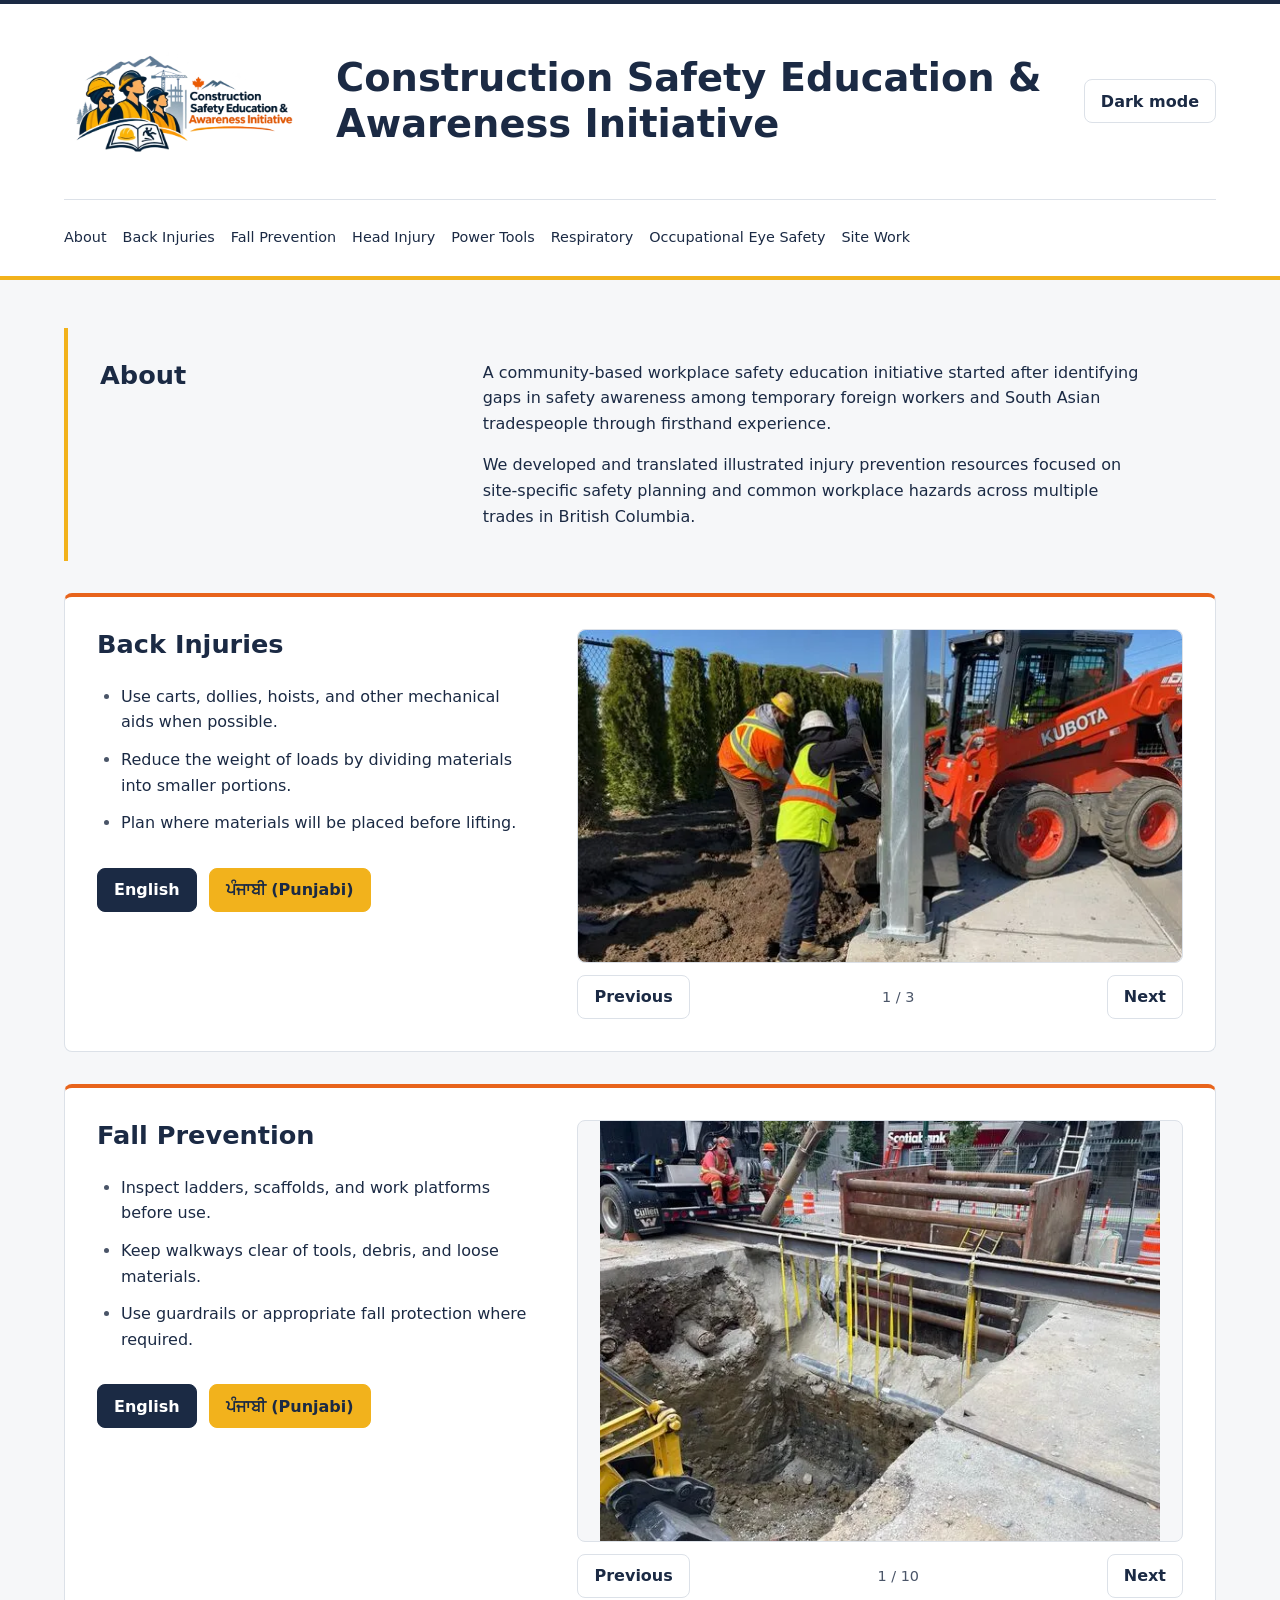
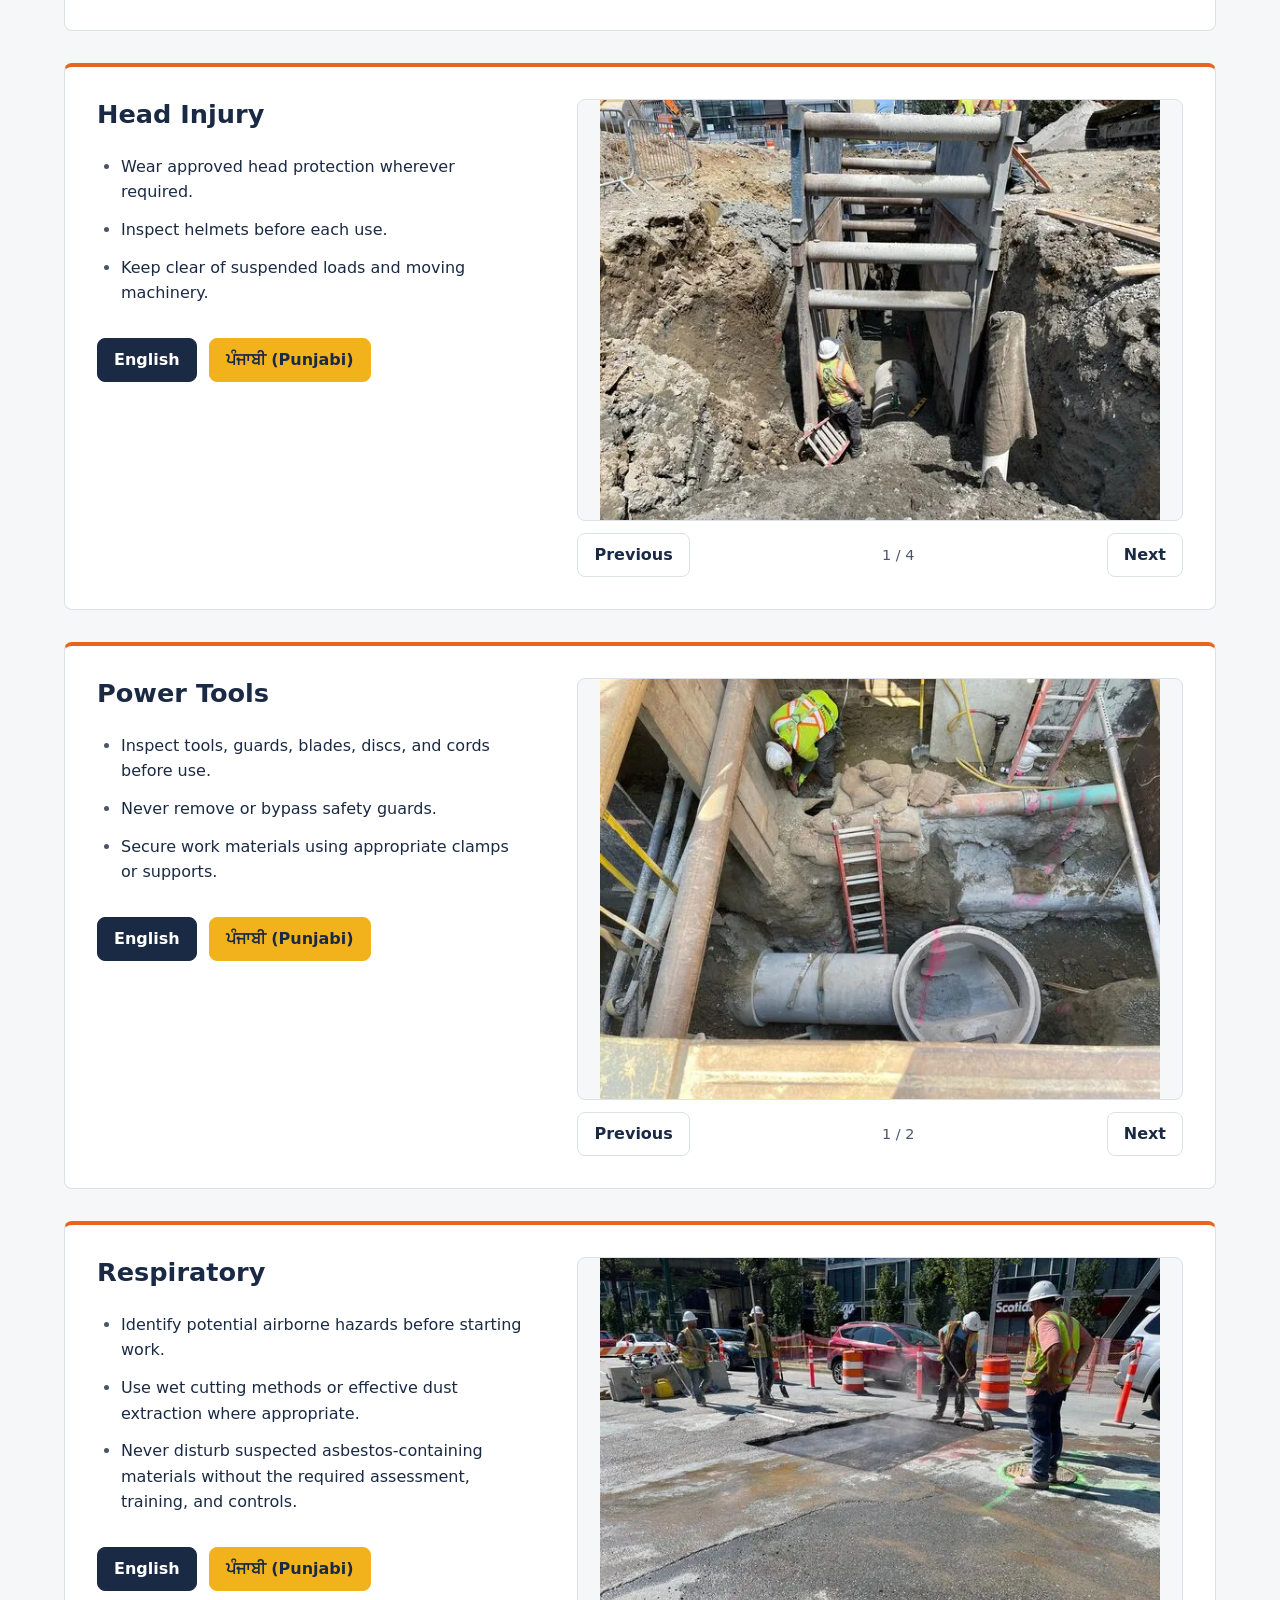
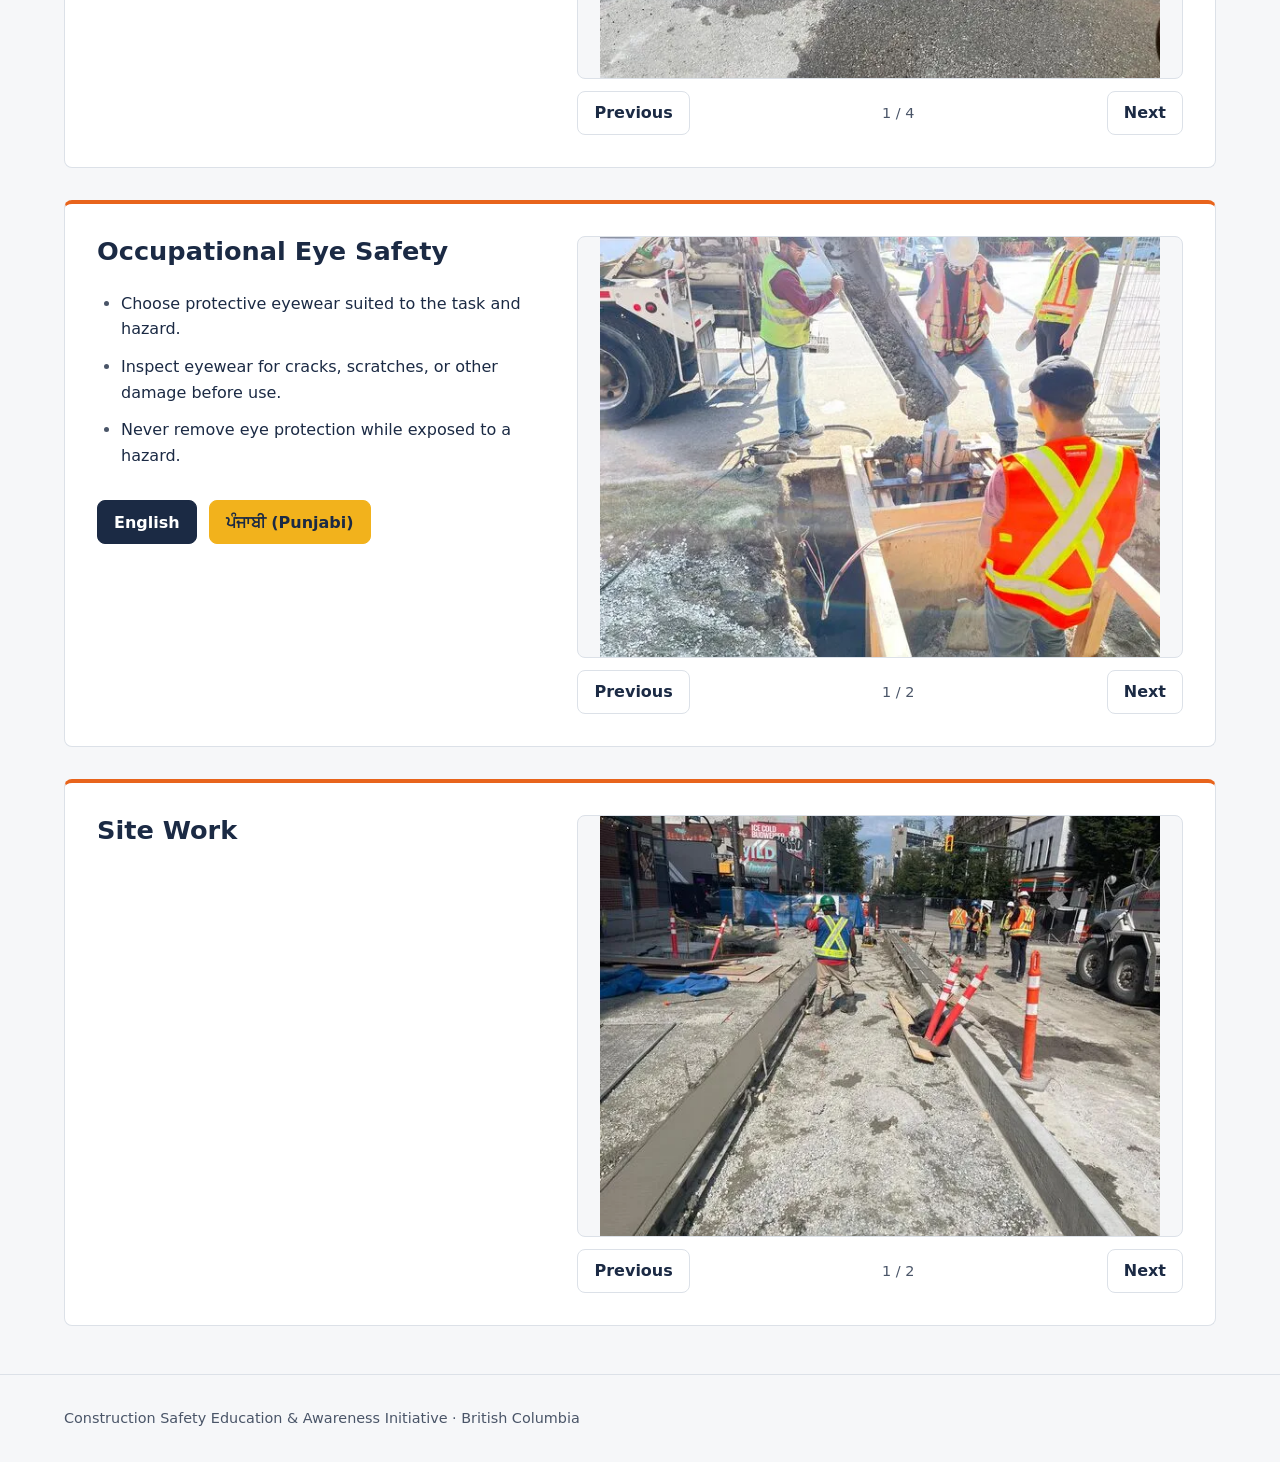
==== commit 924ab4b9: "One-photo slideshow per topic with auto-advance, prev/next buttons and counter Co-Authored-By: Claud" ====
--- a/index.html
+++ b/index.html
@@ -58,11 +58,18 @@
           <a class="btn btn-pa" href="handouts/back-injuries-pa.pdf" lang="pa" download>ਪੰਜਾਬੀ (Punjabi)</a>
         </div>
       </div>
-      <ul class="photos-grid" aria-label="Back Injuries photos">
-        <li><a class="photo-link" href="images/photo-10.webp"><img src="images/photo-10-thumb.webp" alt="Workers shovelling beside a skid-steer loader and steel post" loading="lazy" width="600" height="330"></a></li>
-        <li><a class="photo-link" href="images/photo-19.webp"><img src="images/photo-19-thumb.webp" alt="Worker shovelling beside a compact excavator" loading="lazy" width="600" height="1103"></a></li>
-        <li><a class="photo-link" href="images/photo-27.webp"><img src="images/photo-27-thumb.webp" alt="Worker leaning over concrete formwork beside a delivery chute" loading="lazy" width="600" height="450"></a></li>
-      </ul>
+      <div class="slideshow" role="group" aria-roledescription="carousel" aria-label="Back Injuries photos">
+        <ul class="slides">
+          <li class="is-active"><a class="photo-link" href="images/photo-10.webp"><img src="images/photo-10-thumb.webp" alt="Workers shovelling beside a skid-steer loader and steel post" loading="lazy" width="600" height="330"></a></li>
+          <li><a class="photo-link" href="images/photo-19.webp"><img src="images/photo-19-thumb.webp" alt="Worker shovelling beside a compact excavator" loading="lazy" width="600" height="1103"></a></li>
+          <li><a class="photo-link" href="images/photo-27.webp"><img src="images/photo-27-thumb.webp" alt="Worker leaning over concrete formwork beside a delivery chute" loading="lazy" width="600" height="450"></a></li>
+        </ul>
+        <div class="slideshow-controls" hidden>
+          <button type="button" class="slideshow-prev" aria-label="Previous Back Injuries photo">Previous</button>
+          <span class="slideshow-counter" aria-live="polite">1 / 3</span>
+          <button type="button" class="slideshow-next" aria-label="Next Back Injuries photo">Next</button>
+        </div>
+      </div>
     </section>
 
     <section id="fall-prevention" class="topic" aria-labelledby="fall-prevention-heading">
@@ -78,18 +85,25 @@
           <a class="btn btn-pa" href="handouts/fall-prevention-pa.pdf" lang="pa" download>ਪੰਜਾਬੀ (Punjabi)</a>
         </div>
       </div>
-      <ul class="photos-grid" aria-label="Fall Prevention photos">
-        <li><a class="photo-link" href="images/photo-12.webp"><img src="images/photo-12-thumb.webp" alt="Open excavation with steel shoring and yellow railings" loading="lazy" width="600" height="450"></a></li>
-        <li><a class="photo-link" href="images/photo-09.webp"><img src="images/photo-09-thumb.webp" alt="Worker wearing a harness using a drill beside a rooftop structure" loading="lazy" width="600" height="800"></a></li>
-        <li><a class="photo-link" href="images/photo-01.webp"><img src="images/photo-01-thumb.webp" alt="Workers beside a shored street excavation and excavator" loading="lazy" width="600" height="450"></a></li>
-        <li><a class="photo-link" href="images/photo-07.webp"><img src="images/photo-07-thumb.webp" alt="Workers and ladders inside a trench with horizontal steel braces" loading="lazy" width="600" height="450"></a></li>
-        <li><a class="photo-link" href="images/photo-14.webp"><img src="images/photo-14-thumb.webp" alt="Two workers wearing harnesses on a house roof" loading="lazy" width="600" height="800"></a></li>
-        <li><a class="photo-link" href="images/photo-16.webp"><img src="images/photo-16-thumb.webp" alt="Two workers wearing harnesses positioning a window on an elevated platform" loading="lazy" width="600" height="793"></a></li>
-        <li><a class="photo-link" href="images/photo-17.webp"><img src="images/photo-17-thumb.webp" alt="Deep excavation with steel shoring and horizontal braces" loading="lazy" width="600" height="450"></a></li>
-        <li><a class="photo-link" href="images/photo-18.webp"><img src="images/photo-18-thumb.webp" alt="Worker handling equipment beside hoses and a street excavation" loading="lazy" width="600" height="450"></a></li>
-        <li><a class="photo-link" href="images/photo-20.webp"><img src="images/photo-20-thumb.webp" alt="Workers on a reinforcing steel deck beside bridge railings" loading="lazy" width="600" height="450"></a></li>
-        <li><a class="photo-link" href="images/photo-22.webp"><img src="images/photo-22-thumb.webp" alt="Worker holding a shovel beside a gravel-filled excavation" loading="lazy" width="600" height="450"></a></li>
-      </ul>
+      <div class="slideshow" role="group" aria-roledescription="carousel" aria-label="Fall Prevention photos">
+        <ul class="slides">
+          <li class="is-active"><a class="photo-link" href="images/photo-12.webp"><img src="images/photo-12-thumb.webp" alt="Open excavation with steel shoring and yellow railings" loading="lazy" width="600" height="450"></a></li>
+          <li><a class="photo-link" href="images/photo-09.webp"><img src="images/photo-09-thumb.webp" alt="Worker wearing a harness using a drill beside a rooftop structure" loading="lazy" width="600" height="800"></a></li>
+          <li><a class="photo-link" href="images/photo-01.webp"><img src="images/photo-01-thumb.webp" alt="Workers beside a shored street excavation and excavator" loading="lazy" width="600" height="450"></a></li>
+          <li><a class="photo-link" href="images/photo-07.webp"><img src="images/photo-07-thumb.webp" alt="Workers and ladders inside a trench with horizontal steel braces" loading="lazy" width="600" height="450"></a></li>
+          <li><a class="photo-link" href="images/photo-14.webp"><img src="images/photo-14-thumb.webp" alt="Two workers wearing harnesses on a house roof" loading="lazy" width="600" height="800"></a></li>
+          <li><a class="photo-link" href="images/photo-16.webp"><img src="images/photo-16-thumb.webp" alt="Two workers wearing harnesses positioning a window on an elevated platform" loading="lazy" width="600" height="793"></a></li>
+          <li><a class="photo-link" href="images/photo-17.webp"><img src="images/photo-17-thumb.webp" alt="Deep excavation with steel shoring and horizontal braces" loading="lazy" width="600" height="450"></a></li>
+          <li><a class="photo-link" href="images/photo-18.webp"><img src="images/photo-18-thumb.webp" alt="Worker handling equipment beside hoses and a street excavation" loading="lazy" width="600" height="450"></a></li>
+          <li><a class="photo-link" href="images/photo-20.webp"><img src="images/photo-20-thumb.webp" alt="Workers on a reinforcing steel deck beside bridge railings" loading="lazy" width="600" height="450"></a></li>
+          <li><a class="photo-link" href="images/photo-22.webp"><img src="images/photo-22-thumb.webp" alt="Worker holding a shovel beside a gravel-filled excavation" loading="lazy" width="600" height="450"></a></li>
+        </ul>
+        <div class="slideshow-controls" hidden>
+          <button type="button" class="slideshow-prev" aria-label="Previous Fall Prevention photo">Previous</button>
+          <span class="slideshow-counter" aria-live="polite">1 / 10</span>
+          <button type="button" class="slideshow-next" aria-label="Next Fall Prevention photo">Next</button>
+        </div>
+      </div>
     </section>
 
     <section id="head-injury" class="topic" aria-labelledby="head-injury-heading">
@@ -105,12 +119,19 @@
           <a class="btn btn-pa" href="handouts/head-injury-pa.pdf" lang="pa" download>ਪੰਜਾਬੀ (Punjabi)</a>
         </div>
       </div>
-      <ul class="photos-grid" aria-label="Head Injury photos">
-        <li><a class="photo-link" href="images/photo-03.webp"><img src="images/photo-03-thumb.webp" alt="Worker beside a pipe inside a braced trench" loading="lazy" width="600" height="450"></a></li>
-        <li><a class="photo-link" href="images/photo-06.webp"><img src="images/photo-06-thumb.webp" alt="Excavator bucket above a braced trench with workers and a ladder" loading="lazy" width="600" height="450"></a></li>
-        <li><a class="photo-link" href="images/photo-13.webp"><img src="images/photo-13-thumb.webp" alt="Workers beside a large pipe as an excavator positions a vertical post" loading="lazy" width="600" height="450"></a></li>
-        <li><a class="photo-link" href="images/photo-26.webp"><img src="images/photo-26-thumb.webp" alt="Workers on timber framing beneath a suspended bundle of lumber" loading="lazy" width="600" height="322"></a></li>
-      </ul>
+      <div class="slideshow" role="group" aria-roledescription="carousel" aria-label="Head Injury photos">
+        <ul class="slides">
+          <li class="is-active"><a class="photo-link" href="images/photo-03.webp"><img src="images/photo-03-thumb.webp" alt="Worker beside a pipe inside a braced trench" loading="lazy" width="600" height="450"></a></li>
+          <li><a class="photo-link" href="images/photo-06.webp"><img src="images/photo-06-thumb.webp" alt="Excavator bucket above a braced trench with workers and a ladder" loading="lazy" width="600" height="450"></a></li>
+          <li><a class="photo-link" href="images/photo-13.webp"><img src="images/photo-13-thumb.webp" alt="Workers beside a large pipe as an excavator positions a vertical post" loading="lazy" width="600" height="450"></a></li>
+          <li><a class="photo-link" href="images/photo-26.webp"><img src="images/photo-26-thumb.webp" alt="Workers on timber framing beneath a suspended bundle of lumber" loading="lazy" width="600" height="322"></a></li>
+        </ul>
+        <div class="slideshow-controls" hidden>
+          <button type="button" class="slideshow-prev" aria-label="Previous Head Injury photo">Previous</button>
+          <span class="slideshow-counter" aria-live="polite">1 / 4</span>
+          <button type="button" class="slideshow-next" aria-label="Next Head Injury photo">Next</button>
+        </div>
+      </div>
     </section>
 
     <section id="power-tools" class="topic" aria-labelledby="power-tools-heading">
@@ -126,10 +147,17 @@
           <a class="btn btn-pa" href="handouts/power-tools-pa.pdf" lang="pa" download>ਪੰਜਾਬੀ (Punjabi)</a>
         </div>
       </div>
-      <ul class="photos-grid" aria-label="Power Tools photos">
-        <li><a class="photo-link" href="images/photo-02.webp"><img src="images/photo-02-thumb.webp" alt="Worker crouching beside pipes above a trench ladder" loading="lazy" width="600" height="450"></a></li>
-        <li><a class="photo-link" href="images/photo-05.webp"><img src="images/photo-05-thumb.webp" alt="Workers gathered around timber formwork beside a concrete chute" loading="lazy" width="600" height="450"></a></li>
-      </ul>
+      <div class="slideshow" role="group" aria-roledescription="carousel" aria-label="Power Tools photos">
+        <ul class="slides">
+          <li class="is-active"><a class="photo-link" href="images/photo-02.webp"><img src="images/photo-02-thumb.webp" alt="Worker crouching beside pipes above a trench ladder" loading="lazy" width="600" height="450"></a></li>
+          <li><a class="photo-link" href="images/photo-05.webp"><img src="images/photo-05-thumb.webp" alt="Workers gathered around timber formwork beside a concrete chute" loading="lazy" width="600" height="450"></a></li>
+        </ul>
+        <div class="slideshow-controls" hidden>
+          <button type="button" class="slideshow-prev" aria-label="Previous Power Tools photo">Previous</button>
+          <span class="slideshow-counter" aria-live="polite">1 / 2</span>
+          <button type="button" class="slideshow-next" aria-label="Next Power Tools photo">Next</button>
+        </div>
+      </div>
     </section>
 
     <section id="respiratory" class="topic" aria-labelledby="respiratory-heading">
@@ -145,12 +173,19 @@
           <a class="btn btn-pa" href="handouts/respiratory-pa.pdf" lang="pa" download>ਪੰਜਾਬੀ (Punjabi)</a>
         </div>
       </div>
-      <ul class="photos-grid" aria-label="Respiratory photos">
-        <li><a class="photo-link" href="images/photo-08.webp"><img src="images/photo-08-thumb.webp" alt="Workers using tools on a dusty street surface" loading="lazy" width="600" height="450"></a></li>
-        <li><a class="photo-link" href="images/photo-11.webp"><img src="images/photo-11-thumb.webp" alt="Workers beside a vacuum truck hose at a street excavation" loading="lazy" width="600" height="450"></a></li>
-        <li><a class="photo-link" href="images/photo-15.webp"><img src="images/photo-15-thumb.webp" alt="Workers beside trench barriers and yellow ventilation ducting" loading="lazy" width="600" height="450"></a></li>
-        <li><a class="photo-link" href="images/photo-23.webp"><img src="images/photo-23-thumb.webp" alt="Steel-braced excavation with ventilation ducting and workers nearby" loading="lazy" width="600" height="450"></a></li>
-      </ul>
+      <div class="slideshow" role="group" aria-roledescription="carousel" aria-label="Respiratory photos">
+        <ul class="slides">
+          <li class="is-active"><a class="photo-link" href="images/photo-08.webp"><img src="images/photo-08-thumb.webp" alt="Workers using tools on a dusty street surface" loading="lazy" width="600" height="450"></a></li>
+          <li><a class="photo-link" href="images/photo-11.webp"><img src="images/photo-11-thumb.webp" alt="Workers beside a vacuum truck hose at a street excavation" loading="lazy" width="600" height="450"></a></li>
+          <li><a class="photo-link" href="images/photo-15.webp"><img src="images/photo-15-thumb.webp" alt="Workers beside trench barriers and yellow ventilation ducting" loading="lazy" width="600" height="450"></a></li>
+          <li><a class="photo-link" href="images/photo-23.webp"><img src="images/photo-23-thumb.webp" alt="Steel-braced excavation with ventilation ducting and workers nearby" loading="lazy" width="600" height="450"></a></li>
+        </ul>
+        <div class="slideshow-controls" hidden>
+          <button type="button" class="slideshow-prev" aria-label="Previous Respiratory photo">Previous</button>
+          <span class="slideshow-counter" aria-live="polite">1 / 4</span>
+          <button type="button" class="slideshow-next" aria-label="Next Respiratory photo">Next</button>
+        </div>
+      </div>
     </section>
 
     <section id="eye-safety" class="topic" aria-labelledby="eye-safety-heading">
@@ -166,20 +201,34 @@
           <a class="btn btn-pa" href="handouts/eye-safety-pa.pdf" lang="pa" download>ਪੰਜਾਬੀ (Punjabi)</a>
         </div>
       </div>
-      <ul class="photos-grid" aria-label="Occupational Eye Safety photos">
-        <li><a class="photo-link" href="images/photo-21.webp"><img src="images/photo-21-thumb.webp" alt="Workers placing concrete into timber formwork beside an excavation" loading="lazy" width="600" height="450"></a></li>
-        <li><a class="photo-link" href="images/photo-24.webp"><img src="images/photo-24-thumb.webp" alt="Workers guiding concrete from a chute into timber formwork" loading="lazy" width="600" height="450"></a></li>
-      </ul>
+      <div class="slideshow" role="group" aria-roledescription="carousel" aria-label="Occupational Eye Safety photos">
+        <ul class="slides">
+          <li class="is-active"><a class="photo-link" href="images/photo-21.webp"><img src="images/photo-21-thumb.webp" alt="Workers placing concrete into timber formwork beside an excavation" loading="lazy" width="600" height="450"></a></li>
+          <li><a class="photo-link" href="images/photo-24.webp"><img src="images/photo-24-thumb.webp" alt="Workers guiding concrete from a chute into timber formwork" loading="lazy" width="600" height="450"></a></li>
+        </ul>
+        <div class="slideshow-controls" hidden>
+          <button type="button" class="slideshow-prev" aria-label="Previous Occupational Eye Safety photo">Previous</button>
+          <span class="slideshow-counter" aria-live="polite">1 / 2</span>
+          <button type="button" class="slideshow-next" aria-label="Next Occupational Eye Safety photo">Next</button>
+        </div>
+      </div>
     </section>
 
     <section id="site-work" class="topic" aria-labelledby="site-work-heading">
       <div class="topic-guide">
         <h2 id="site-work-heading">Site Work</h2>
       </div>
-      <ul class="photos-grid" aria-label="Site Work photos">
-        <li><a class="photo-link" href="images/photo-04.webp"><img src="images/photo-04-thumb.webp" alt="Workers along concrete curb forms on a city street" loading="lazy" width="600" height="450"></a></li>
-        <li><a class="photo-link" href="images/photo-25.webp"><img src="images/photo-25-thumb.webp" alt="Workers beside a concrete truck during a nighttime pour" loading="lazy" width="600" height="450"></a></li>
-      </ul>
+      <div class="slideshow" role="group" aria-roledescription="carousel" aria-label="Site Work photos">
+        <ul class="slides">
+          <li class="is-active"><a class="photo-link" href="images/photo-04.webp"><img src="images/photo-04-thumb.webp" alt="Workers along concrete curb forms on a city street" loading="lazy" width="600" height="450"></a></li>
+          <li><a class="photo-link" href="images/photo-25.webp"><img src="images/photo-25-thumb.webp" alt="Workers beside a concrete truck during a nighttime pour" loading="lazy" width="600" height="450"></a></li>
+        </ul>
+        <div class="slideshow-controls" hidden>
+          <button type="button" class="slideshow-prev" aria-label="Previous Site Work photo">Previous</button>
+          <span class="slideshow-counter" aria-live="polite">1 / 2</span>
+          <button type="button" class="slideshow-next" aria-label="Next Site Work photo">Next</button>
+        </div>
+      </div>
     </section>
   </main>
 
--- a/css/style.css
+++ b/css/style.css
@@ -114,10 +114,16 @@
 .btn { display: inline-flex; align-items: center; text-decoration: none; }
 .btn-en { color: var(--on-primary); background: var(--primary); border-color: var(--primary); }
 .btn-pa { color: var(--on-yellow); background: var(--yellow); border-color: var(--yellow); }
-.photos-grid { display: grid; grid-template-columns: repeat(2, minmax(0, 1fr)); gap: var(--space-3); list-style: none; margin: 0; padding: 0; min-width: 0; }
-.photo-link { display: block; border: var(--line) solid var(--border); border-radius: var(--radius); background: var(--bg); transition: border-color var(--duration); }
+.slideshow { min-width: 0; width: 100%; }
+.slides { list-style: none; margin: 0; padding: 0; }
+.slides li { display: none; }
+.slides li.is-active { display: block; }
+.photo-link { display: flex; align-items: center; justify-content: center; width: 100%; border: var(--line) solid var(--border); border-radius: var(--radius); background: var(--bg); transition: border-color var(--duration); }
 .photo-link:hover { border-color: var(--orange); }
-.photo-link img { display: block; width: 100%; height: auto; aspect-ratio: 4 / 3; object-fit: contain; border-radius: var(--radius); }
+.photo-link img { display: block; width: 100%; height: auto; max-height: calc(var(--space-7) * 8.75); object-fit: contain; border-radius: var(--radius); }
+.slideshow-controls { display: flex; align-items: center; justify-content: space-between; gap: var(--space-3); margin-top: var(--space-3); }
+.slideshow-controls[hidden] { display: none; }
+.slideshow-counter { font-size: var(--small-size); color: var(--text-muted); font-variant-numeric: tabular-nums; }
 .site-footer { border-top: var(--line) solid var(--border); padding-block: var(--space-6); font-size: var(--small-size); color: var(--text-muted); }
 dialog { width: min(var(--viewer-width), calc(100% - var(--space-6))); max-height: calc(100dvh - var(--space-6)); padding: var(--space-5); background: var(--surface); color: var(--text); border: var(--line) solid var(--border); border-radius: var(--radius); }
 dialog::backdrop { background: var(--backdrop); }
@@ -137,7 +143,6 @@
   .header-inner { gap: var(--space-4); }
   .site-title { flex-basis: 100%; }
   .topic, #about { padding: var(--space-5); }
-  .photos-grid { grid-template-columns: minmax(0, 1fr); }
 }
 @media (prefers-reduced-motion: reduce) {
   :root { --duration: 0s; }
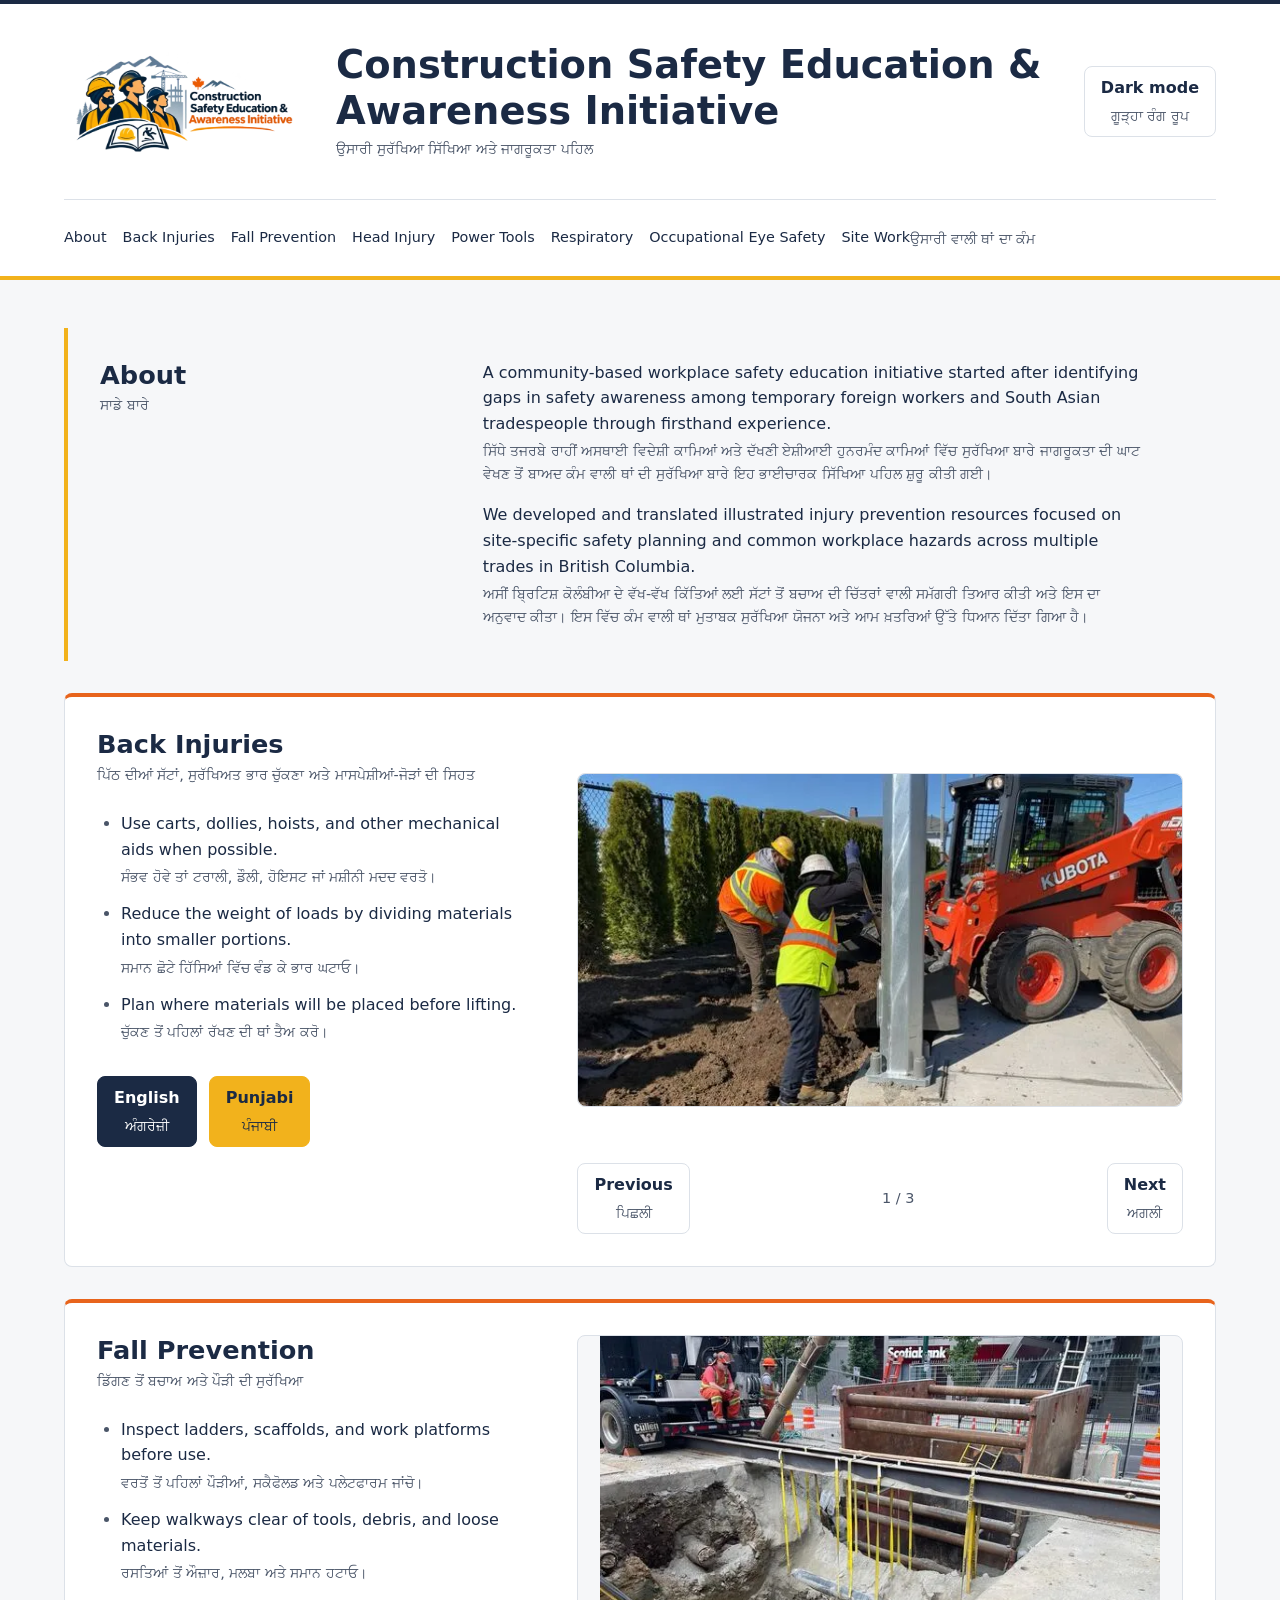
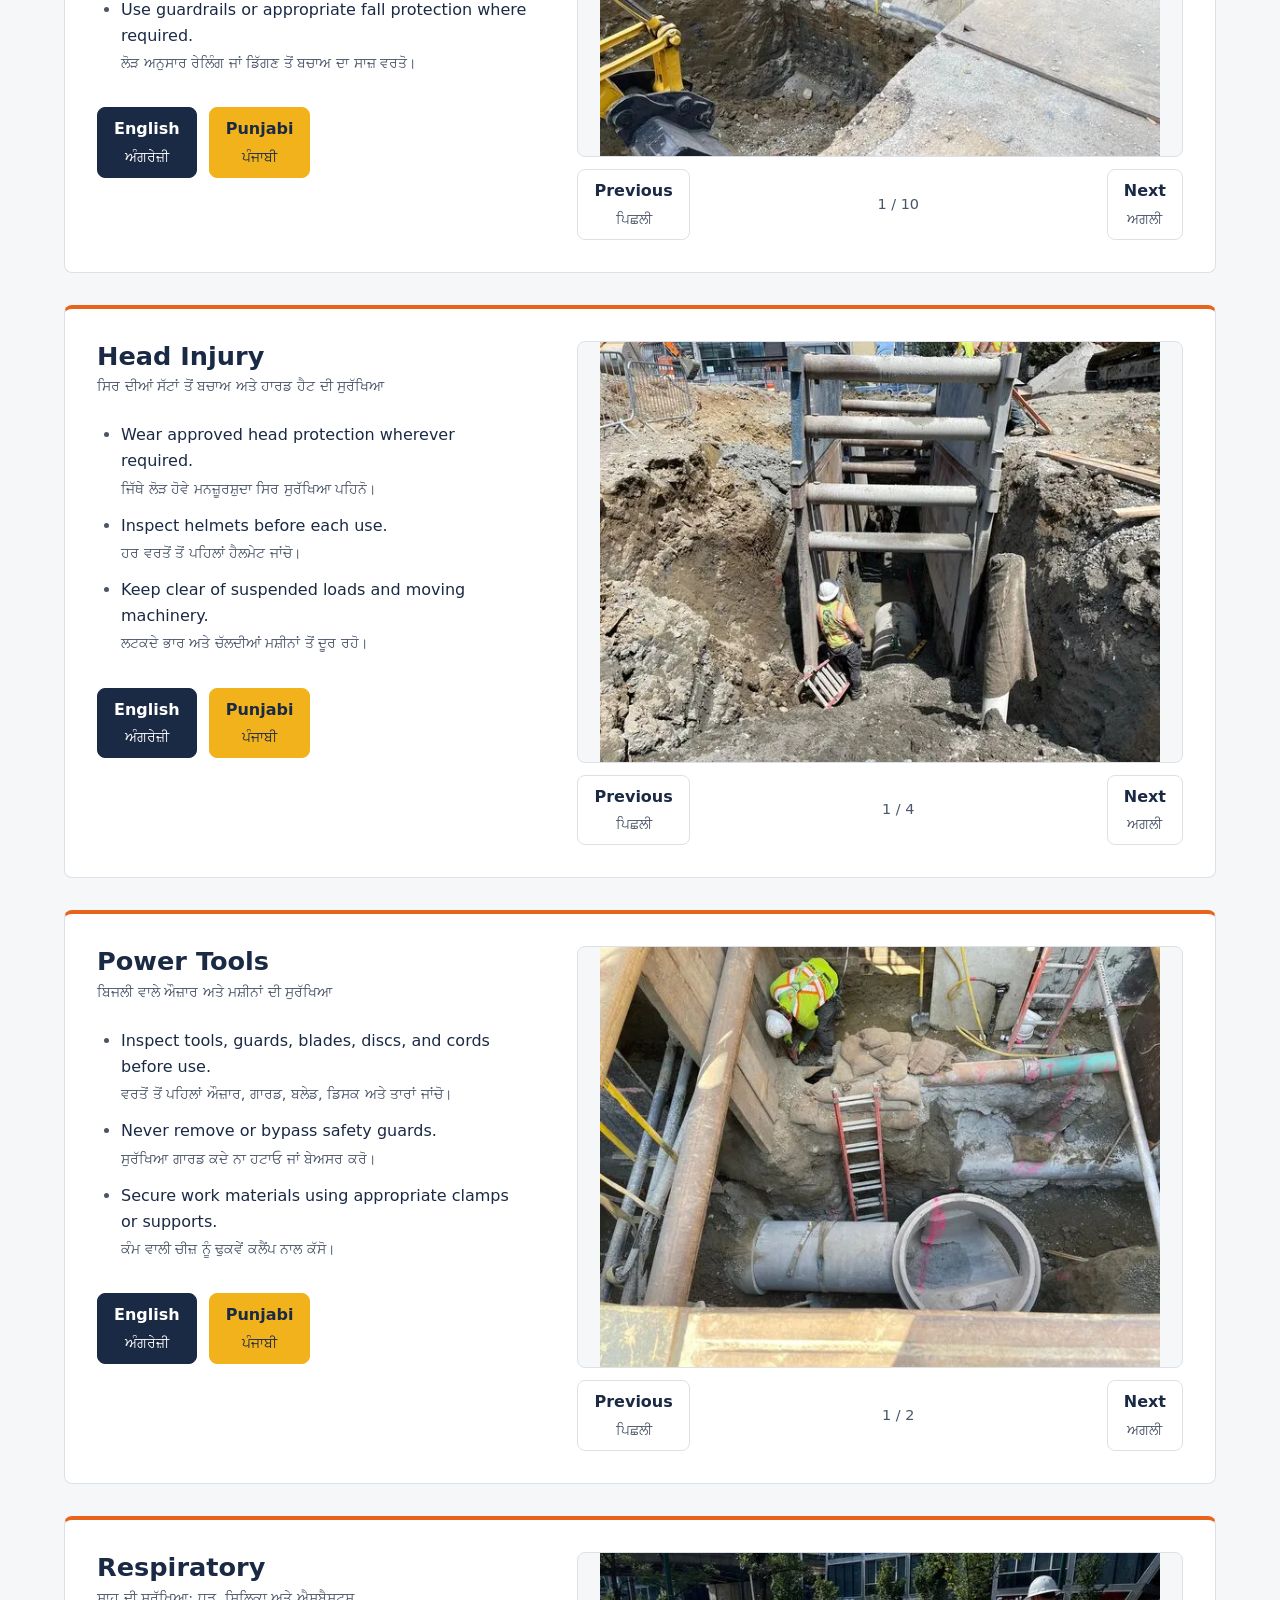
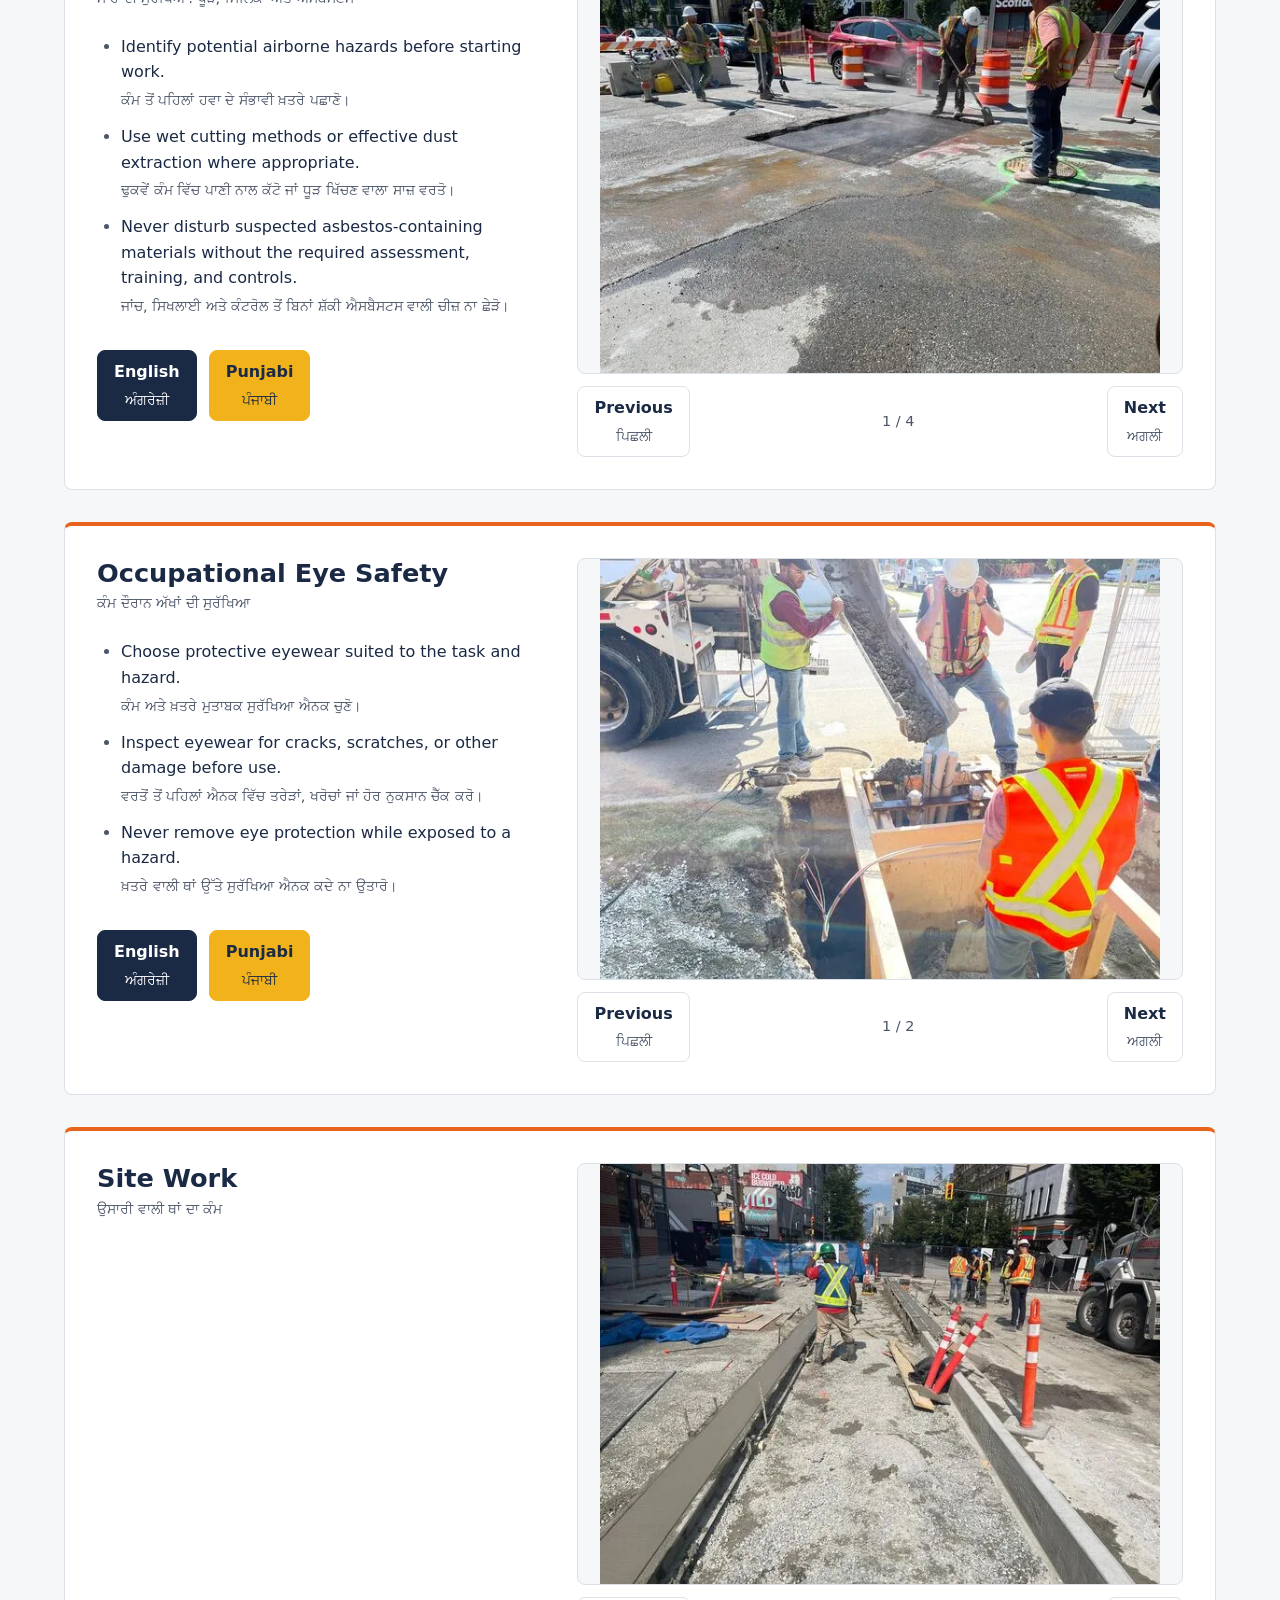
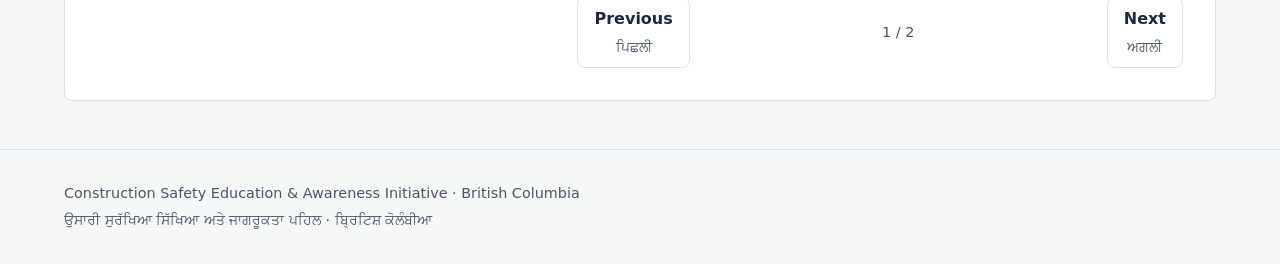
==== commit 7c7ed446: "Crossfade slideshow, smooth scrolling, Punjabi text alongside English Co-Authored-By: Claude Opus 5." ====
--- a/index.html
+++ b/index.html
@@ -3,10 +3,10 @@
 <head>
   <meta charset="utf-8">
   <meta name="viewport" content="width=device-width, initial-scale=1">
-  <title>Construction Safety Education &amp; Awareness Initiative</title>
+  <title lang="pa">Construction Safety Education &amp; Awareness Initiative | ਉਸਾਰੀ ਸੁਰੱਖਿਆ ਸਿੱਖਿਆ ਅਤੇ ਜਾਗਰੂਕਤਾ ਪਹਿਲ</title>
   <link rel="icon" type="image/png" sizes="32x32" href="images/favicon-32.png">
   <link rel="apple-touch-icon" href="images/apple-touch-icon.png">
-  <link rel="stylesheet" href="css/style.css?v=20261117">
+  <link rel="stylesheet" href="css/style.css?v=20261118">
 </head>
 <body>
   <header class="site-header">
@@ -19,10 +19,10 @@
         width="600"
         height="307"
       >
-      <h1 class="site-title">Construction Safety Education &amp; Awareness Initiative</h1>
-      <button type="button" id="theme-toggle" aria-pressed="false" hidden>Dark mode</button>
+      <h1 class="site-title">Construction Safety Education &amp; Awareness Initiative<span class="pa" lang="pa">ਉਸਾਰੀ ਸੁਰੱਖਿਆ ਸਿੱਖਿਆ ਅਤੇ ਜਾਗਰੂਕਤਾ ਪਹਿਲ</span></h1>
+      <button type="button" id="theme-toggle" aria-pressed="false" hidden>Dark mode<span class="pa" lang="pa">ਗੂੜ੍ਹਾ ਰੰਗ ਰੂਪ</span></button>
     </div>
-    <nav class="container" aria-label="Main navigation">
+    <nav class="container" aria-label="Main navigation / ਮੁੱਖ ਨੈਵੀਗੇਸ਼ਨ">
       <ul>
           <li><a href="#about">About</a></li>
           <li><a href="#back-injuries">Back Injuries</a></li>
@@ -31,202 +31,202 @@
           <li><a href="#power-tools">Power Tools</a></li>
           <li><a href="#respiratory">Respiratory</a></li>
           <li><a href="#eye-safety">Occupational Eye Safety</a></li>
-          <li><a href="#site-work">Site Work</a></li>
+          <li><a href="#site-work">Site Work<span class="pa" lang="pa">ਉਸਾਰੀ ਵਾਲੀ ਥਾਂ ਦਾ ਕੰਮ</span></a></li>
       </ul>
     </nav>
   </header>
 
   <main class="container">
     <section id="about" aria-labelledby="about-heading">
-      <h2 id="about-heading">About</h2>
+      <h2 id="about-heading">About<span class="pa" lang="pa">ਸਾਡੇ ਬਾਰੇ</span></h2>
       <div class="about-text">
-        <p>A community-based workplace safety education initiative started after identifying gaps in safety awareness among temporary foreign workers and South Asian tradespeople through firsthand experience.</p>
-        <p>We developed and translated illustrated injury prevention resources focused on site-specific safety planning and common workplace hazards across multiple trades in British Columbia.</p>
+        <p>A community-based workplace safety education initiative started after identifying gaps in safety awareness among temporary foreign workers and South Asian tradespeople through firsthand experience.<span class="pa" lang="pa">ਸਿੱਧੇ ਤਜਰਬੇ ਰਾਹੀਂ ਅਸਥਾਈ ਵਿਦੇਸ਼ੀ ਕਾਮਿਆਂ ਅਤੇ ਦੱਖਣੀ ਏਸ਼ੀਆਈ ਹੁਨਰਮੰਦ ਕਾਮਿਆਂ ਵਿੱਚ ਸੁਰੱਖਿਆ ਬਾਰੇ ਜਾਗਰੂਕਤਾ ਦੀ ਘਾਟ ਵੇਖਣ ਤੋਂ ਬਾਅਦ ਕੰਮ ਵਾਲੀ ਥਾਂ ਦੀ ਸੁਰੱਖਿਆ ਬਾਰੇ ਇਹ ਭਾਈਚਾਰਕ ਸਿੱਖਿਆ ਪਹਿਲ ਸ਼ੁਰੂ ਕੀਤੀ ਗਈ।</span></p>
+        <p>We developed and translated illustrated injury prevention resources focused on site-specific safety planning and common workplace hazards across multiple trades in British Columbia.<span class="pa" lang="pa">ਅਸੀਂ ਬ੍ਰਿਟਿਸ਼ ਕੋਲੰਬੀਆ ਦੇ ਵੱਖ-ਵੱਖ ਕਿੱਤਿਆਂ ਲਈ ਸੱਟਾਂ ਤੋਂ ਬਚਾਅ ਦੀ ਚਿੱਤਰਾਂ ਵਾਲੀ ਸਮੱਗਰੀ ਤਿਆਰ ਕੀਤੀ ਅਤੇ ਇਸ ਦਾ ਅਨੁਵਾਦ ਕੀਤਾ। ਇਸ ਵਿੱਚ ਕੰਮ ਵਾਲੀ ਥਾਂ ਮੁਤਾਬਕ ਸੁਰੱਖਿਆ ਯੋਜਨਾ ਅਤੇ ਆਮ ਖ਼ਤਰਿਆਂ ਉੱਤੇ ਧਿਆਨ ਦਿੱਤਾ ਗਿਆ ਹੈ।</span></p>
       </div>
     </section>
 
     <section id="back-injuries" class="topic" aria-labelledby="back-injuries-heading">
       <div class="topic-guide">
-        <h2 id="back-injuries-heading">Back Injuries</h2>
-        <ul class="topic-points">
-          <li>Use carts, dollies, hoists, and other mechanical aids when possible.</li>
-          <li>Reduce the weight of loads by dividing materials into smaller portions.</li>
-          <li>Plan where materials will be placed before lifting.</li>
-        </ul>
-        <div class="handout-links">
-          <a class="btn btn-en" href="handouts/back-injuries-en.pdf" download>English</a>
-          <a class="btn btn-pa" href="handouts/back-injuries-pa.pdf" lang="pa" download>ਪੰਜਾਬੀ (Punjabi)</a>
-        </div>
-      </div>
-      <div class="slideshow" role="group" aria-roledescription="carousel" aria-label="Back Injuries photos">
-        <ul class="slides">
-          <li class="is-active"><a class="photo-link" href="images/photo-10.webp"><img src="images/photo-10-thumb.webp" alt="Workers shovelling beside a skid-steer loader and steel post" loading="lazy" width="600" height="330"></a></li>
-          <li><a class="photo-link" href="images/photo-19.webp"><img src="images/photo-19-thumb.webp" alt="Worker shovelling beside a compact excavator" loading="lazy" width="600" height="1103"></a></li>
-          <li><a class="photo-link" href="images/photo-27.webp"><img src="images/photo-27-thumb.webp" alt="Worker leaning over concrete formwork beside a delivery chute" loading="lazy" width="600" height="450"></a></li>
-        </ul>
-        <div class="slideshow-controls" hidden>
-          <button type="button" class="slideshow-prev" aria-label="Previous Back Injuries photo">Previous</button>
+        <h2 id="back-injuries-heading">Back Injuries<span class="pa" lang="pa">ਪਿੱਠ ਦੀਆਂ ਸੱਟਾਂ, ਸੁਰੱਖਿਅਤ ਭਾਰ ਚੁੱਕਣਾ ਅਤੇ ਮਾਸਪੇਸ਼ੀਆਂ-ਜੋੜਾਂ ਦੀ ਸਿਹਤ</span></h2>
+        <ul class="topic-points">
+          <li>Use carts, dollies, hoists, and other mechanical aids when possible.<span class="pa" lang="pa">ਸੰਭਵ ਹੋਵੇ ਤਾਂ ਟਰਾਲੀ, ਡੌਲੀ, ਹੋਇਸਟ ਜਾਂ ਮਸ਼ੀਨੀ ਮਦਦ ਵਰਤੋ।</span></li>
+          <li>Reduce the weight of loads by dividing materials into smaller portions.<span class="pa" lang="pa">ਸਮਾਨ ਛੋਟੇ ਹਿੱਸਿਆਂ ਵਿੱਚ ਵੰਡ ਕੇ ਭਾਰ ਘਟਾਓ।</span></li>
+          <li>Plan where materials will be placed before lifting.<span class="pa" lang="pa">ਚੁੱਕਣ ਤੋਂ ਪਹਿਲਾਂ ਰੱਖਣ ਦੀ ਥਾਂ ਤੈਅ ਕਰੋ।</span></li>
+        </ul>
+        <div class="handout-links">
+          <a class="btn btn-en" href="handouts/back-injuries-en.pdf" download>English<span class="pa" lang="pa">ਅੰਗਰੇਜ਼ੀ</span></a>
+          <a class="btn btn-pa" href="handouts/back-injuries-pa.pdf" download>Punjabi<span class="pa" lang="pa">ਪੰਜਾਬੀ</span></a>
+        </div>
+      </div>
+      <div class="slideshow" role="group" aria-roledescription="carousel / ਤਸਵੀਰਾਂ ਦੀ ਲੜੀ" aria-label="Back Injuries photos">
+        <ul class="slides">
+          <li class="is-active"><a class="photo-link" href="images/photo-10.webp" data-pa="ਸਕਿਡ-ਸਟੀਅਰ ਲੋਡਰ ਅਤੇ ਸਟੀਲ ਦੇ ਖੰਭੇ ਕੋਲ ਬੇਲਚੇ ਨਾਲ ਕੰਮ ਕਰਦੇ ਕਾਮੇ"><img src="images/photo-10-thumb.webp" alt="Workers shovelling beside a skid-steer loader and steel post" loading="lazy" width="600" height="330"></a></li>
+          <li><a class="photo-link" href="images/photo-19.webp" data-pa="ਛੋਟੀ ਖੁਦਾਈ ਮਸ਼ੀਨ ਕੋਲ ਬੇਲਚੇ ਨਾਲ ਕੰਮ ਕਰਦਾ ਕਾਮਾ"><img src="images/photo-19-thumb.webp" alt="Worker shovelling beside a compact excavator" loading="lazy" width="600" height="1103"></a></li>
+          <li><a class="photo-link" href="images/photo-27.webp" data-pa="ਕੰਕਰੀਟ ਪਾਉਣ ਵਾਲੀ ਨਾਲੀ ਕੋਲ ਸਾਂਚੇ ਉੱਤੇ ਝੁਕਿਆ ਕਾਮਾ"><img src="images/photo-27-thumb.webp" alt="Worker leaning over concrete formwork beside a delivery chute" loading="lazy" width="600" height="450"></a></li>
+        </ul>
+        <div class="slideshow-controls" hidden>
+          <button type="button" class="slideshow-prev" aria-label="Previous Back Injuries photo">Previous<span class="pa" lang="pa">ਪਿਛਲੀ</span></button>
           <span class="slideshow-counter" aria-live="polite">1 / 3</span>
-          <button type="button" class="slideshow-next" aria-label="Next Back Injuries photo">Next</button>
+          <button type="button" class="slideshow-next" aria-label="Next Back Injuries photo">Next<span class="pa" lang="pa">ਅਗਲੀ</span></button>
         </div>
       </div>
     </section>
 
     <section id="fall-prevention" class="topic" aria-labelledby="fall-prevention-heading">
       <div class="topic-guide">
-        <h2 id="fall-prevention-heading">Fall Prevention</h2>
-        <ul class="topic-points">
-          <li>Inspect ladders, scaffolds, and work platforms before use.</li>
-          <li>Keep walkways clear of tools, debris, and loose materials.</li>
-          <li>Use guardrails or appropriate fall protection where required.</li>
-        </ul>
-        <div class="handout-links">
-          <a class="btn btn-en" href="handouts/fall-prevention-en.pdf" download>English</a>
-          <a class="btn btn-pa" href="handouts/fall-prevention-pa.pdf" lang="pa" download>ਪੰਜਾਬੀ (Punjabi)</a>
-        </div>
-      </div>
-      <div class="slideshow" role="group" aria-roledescription="carousel" aria-label="Fall Prevention photos">
-        <ul class="slides">
-          <li class="is-active"><a class="photo-link" href="images/photo-12.webp"><img src="images/photo-12-thumb.webp" alt="Open excavation with steel shoring and yellow railings" loading="lazy" width="600" height="450"></a></li>
-          <li><a class="photo-link" href="images/photo-09.webp"><img src="images/photo-09-thumb.webp" alt="Worker wearing a harness using a drill beside a rooftop structure" loading="lazy" width="600" height="800"></a></li>
-          <li><a class="photo-link" href="images/photo-01.webp"><img src="images/photo-01-thumb.webp" alt="Workers beside a shored street excavation and excavator" loading="lazy" width="600" height="450"></a></li>
-          <li><a class="photo-link" href="images/photo-07.webp"><img src="images/photo-07-thumb.webp" alt="Workers and ladders inside a trench with horizontal steel braces" loading="lazy" width="600" height="450"></a></li>
-          <li><a class="photo-link" href="images/photo-14.webp"><img src="images/photo-14-thumb.webp" alt="Two workers wearing harnesses on a house roof" loading="lazy" width="600" height="800"></a></li>
-          <li><a class="photo-link" href="images/photo-16.webp"><img src="images/photo-16-thumb.webp" alt="Two workers wearing harnesses positioning a window on an elevated platform" loading="lazy" width="600" height="793"></a></li>
-          <li><a class="photo-link" href="images/photo-17.webp"><img src="images/photo-17-thumb.webp" alt="Deep excavation with steel shoring and horizontal braces" loading="lazy" width="600" height="450"></a></li>
-          <li><a class="photo-link" href="images/photo-18.webp"><img src="images/photo-18-thumb.webp" alt="Worker handling equipment beside hoses and a street excavation" loading="lazy" width="600" height="450"></a></li>
-          <li><a class="photo-link" href="images/photo-20.webp"><img src="images/photo-20-thumb.webp" alt="Workers on a reinforcing steel deck beside bridge railings" loading="lazy" width="600" height="450"></a></li>
-          <li><a class="photo-link" href="images/photo-22.webp"><img src="images/photo-22-thumb.webp" alt="Worker holding a shovel beside a gravel-filled excavation" loading="lazy" width="600" height="450"></a></li>
-        </ul>
-        <div class="slideshow-controls" hidden>
-          <button type="button" class="slideshow-prev" aria-label="Previous Fall Prevention photo">Previous</button>
+        <h2 id="fall-prevention-heading">Fall Prevention<span class="pa" lang="pa">ਡਿੱਗਣ ਤੋਂ ਬਚਾਅ ਅਤੇ ਪੌੜੀ ਦੀ ਸੁਰੱਖਿਆ</span></h2>
+        <ul class="topic-points">
+          <li>Inspect ladders, scaffolds, and work platforms before use.<span class="pa" lang="pa">ਵਰਤੋਂ ਤੋਂ ਪਹਿਲਾਂ ਪੌੜੀਆਂ, ਸਕੈਫੋਲਡ ਅਤੇ ਪਲੇਟਫਾਰਮ ਜਾਂਚੋ।</span></li>
+          <li>Keep walkways clear of tools, debris, and loose materials.<span class="pa" lang="pa">ਰਸਤਿਆਂ ਤੋਂ ਔਜ਼ਾਰ, ਮਲਬਾ ਅਤੇ ਸਮਾਨ ਹਟਾਓ।</span></li>
+          <li>Use guardrails or appropriate fall protection where required.<span class="pa" lang="pa">ਲੋੜ ਅਨੁਸਾਰ ਰੇਲਿੰਗ ਜਾਂ ਡਿੱਗਣ ਤੋਂ ਬਚਾਅ ਦਾ ਸਾਜ਼ ਵਰਤੋ।</span></li>
+        </ul>
+        <div class="handout-links">
+          <a class="btn btn-en" href="handouts/fall-prevention-en.pdf" download>English<span class="pa" lang="pa">ਅੰਗਰੇਜ਼ੀ</span></a>
+          <a class="btn btn-pa" href="handouts/fall-prevention-pa.pdf" download>Punjabi<span class="pa" lang="pa">ਪੰਜਾਬੀ</span></a>
+        </div>
+      </div>
+      <div class="slideshow" role="group" aria-roledescription="carousel / ਤਸਵੀਰਾਂ ਦੀ ਲੜੀ" aria-label="Fall Prevention photos">
+        <ul class="slides">
+          <li class="is-active"><a class="photo-link" href="images/photo-12.webp" data-pa="ਸਟੀਲ ਦੇ ਸਹਾਰਿਆਂ ਅਤੇ ਪੀਲੀਆਂ ਰੇਲਿੰਗਾਂ ਵਾਲੀ ਖੁੱਲ੍ਹੀ ਖੁਦਾਈ"><img src="images/photo-12-thumb.webp" alt="Open excavation with steel shoring and yellow railings" loading="lazy" width="600" height="450"></a></li>
+          <li><a class="photo-link" href="images/photo-09.webp" data-pa="ਛੱਤ ਉੱਤੇ ਢਾਂਚੇ ਕੋਲ ਹਾਰਨੈੱਸ ਪਹਿਨ ਕੇ ਡ੍ਰਿੱਲ ਵਰਤਦਾ ਕਾਮਾ"><img src="images/photo-09-thumb.webp" alt="Worker wearing a harness using a drill beside a rooftop structure" loading="lazy" width="600" height="800"></a></li>
+          <li><a class="photo-link" href="images/photo-01.webp" data-pa="ਸੜਕ ਦੀ ਸਹਾਰਿਆਂ ਵਾਲੀ ਖੁਦਾਈ ਅਤੇ ਖੁਦਾਈ ਮਸ਼ੀਨ ਕੋਲ ਕਾਮੇ"><img src="images/photo-01-thumb.webp" alt="Workers beside a shored street excavation and excavator" loading="lazy" width="600" height="450"></a></li>
+          <li><a class="photo-link" href="images/photo-07.webp" data-pa="ਖਿਤਿਜੀ ਸਟੀਲ ਦੇ ਸਹਾਰਿਆਂ ਵਾਲੀ ਖਾਈ ਵਿੱਚ ਕਾਮੇ ਅਤੇ ਪੌੜੀਆਂ"><img src="images/photo-07-thumb.webp" alt="Workers and ladders inside a trench with horizontal steel braces" loading="lazy" width="600" height="450"></a></li>
+          <li><a class="photo-link" href="images/photo-14.webp" data-pa="ਘਰ ਦੀ ਛੱਤ ਉੱਤੇ ਹਾਰਨੈੱਸ ਪਹਿਨੇ ਦੋ ਕਾਮੇ"><img src="images/photo-14-thumb.webp" alt="Two workers wearing harnesses on a house roof" loading="lazy" width="600" height="800"></a></li>
+          <li><a class="photo-link" href="images/photo-16.webp" data-pa="ਉੱਚੇ ਪਲੇਟਫਾਰਮ ਉੱਤੇ ਹਾਰਨੈੱਸ ਪਹਿਨ ਕੇ ਖਿੜਕੀ ਲਗਾਉਂਦੇ ਦੋ ਕਾਮੇ"><img src="images/photo-16-thumb.webp" alt="Two workers wearing harnesses positioning a window on an elevated platform" loading="lazy" width="600" height="793"></a></li>
+          <li><a class="photo-link" href="images/photo-17.webp" data-pa="ਸਟੀਲ ਦੇ ਸਹਾਰਿਆਂ ਵਾਲੀ ਡੂੰਘੀ ਖੁਦਾਈ"><img src="images/photo-17-thumb.webp" alt="Deep excavation with steel shoring and horizontal braces" loading="lazy" width="600" height="450"></a></li>
+          <li><a class="photo-link" href="images/photo-18.webp" data-pa="ਹੋਜ਼ਾਂ ਅਤੇ ਸੜਕ ਦੀ ਖੁਦਾਈ ਕੋਲ ਸਾਜ਼ ਸੰਭਾਲਦਾ ਕਾਮਾ"><img src="images/photo-18-thumb.webp" alt="Worker handling equipment beside hoses and a street excavation" loading="lazy" width="600" height="450"></a></li>
+          <li><a class="photo-link" href="images/photo-20.webp" data-pa="ਪੁਲ ਦੀਆਂ ਰੇਲਿੰਗਾਂ ਕੋਲ ਸਰੀਏ ਵਾਲੇ ਡੈੱਕ ਉੱਤੇ ਕਾਮੇ"><img src="images/photo-20-thumb.webp" alt="Workers on a reinforcing steel deck beside bridge railings" loading="lazy" width="600" height="450"></a></li>
+          <li><a class="photo-link" href="images/photo-22.webp" data-pa="ਬਜਰੀ ਨਾਲ ਭਰੀ ਖੁਦਾਈ ਕੋਲ ਬੇਲਚਾ ਫੜਿਆ ਕਾਮਾ"><img src="images/photo-22-thumb.webp" alt="Worker holding a shovel beside a gravel-filled excavation" loading="lazy" width="600" height="450"></a></li>
+        </ul>
+        <div class="slideshow-controls" hidden>
+          <button type="button" class="slideshow-prev" aria-label="Previous Fall Prevention photo">Previous<span class="pa" lang="pa">ਪਿਛਲੀ</span></button>
           <span class="slideshow-counter" aria-live="polite">1 / 10</span>
-          <button type="button" class="slideshow-next" aria-label="Next Fall Prevention photo">Next</button>
+          <button type="button" class="slideshow-next" aria-label="Next Fall Prevention photo">Next<span class="pa" lang="pa">ਅਗਲੀ</span></button>
         </div>
       </div>
     </section>
 
     <section id="head-injury" class="topic" aria-labelledby="head-injury-heading">
       <div class="topic-guide">
-        <h2 id="head-injury-heading">Head Injury</h2>
-        <ul class="topic-points">
-          <li>Wear approved head protection wherever required.</li>
-          <li>Inspect helmets before each use.</li>
-          <li>Keep clear of suspended loads and moving machinery.</li>
-        </ul>
-        <div class="handout-links">
-          <a class="btn btn-en" href="handouts/head-injury-en.pdf" download>English</a>
-          <a class="btn btn-pa" href="handouts/head-injury-pa.pdf" lang="pa" download>ਪੰਜਾਬੀ (Punjabi)</a>
-        </div>
-      </div>
-      <div class="slideshow" role="group" aria-roledescription="carousel" aria-label="Head Injury photos">
-        <ul class="slides">
-          <li class="is-active"><a class="photo-link" href="images/photo-03.webp"><img src="images/photo-03-thumb.webp" alt="Worker beside a pipe inside a braced trench" loading="lazy" width="600" height="450"></a></li>
-          <li><a class="photo-link" href="images/photo-06.webp"><img src="images/photo-06-thumb.webp" alt="Excavator bucket above a braced trench with workers and a ladder" loading="lazy" width="600" height="450"></a></li>
-          <li><a class="photo-link" href="images/photo-13.webp"><img src="images/photo-13-thumb.webp" alt="Workers beside a large pipe as an excavator positions a vertical post" loading="lazy" width="600" height="450"></a></li>
-          <li><a class="photo-link" href="images/photo-26.webp"><img src="images/photo-26-thumb.webp" alt="Workers on timber framing beneath a suspended bundle of lumber" loading="lazy" width="600" height="322"></a></li>
-        </ul>
-        <div class="slideshow-controls" hidden>
-          <button type="button" class="slideshow-prev" aria-label="Previous Head Injury photo">Previous</button>
+        <h2 id="head-injury-heading">Head Injury<span class="pa" lang="pa">ਸਿਰ ਦੀਆਂ ਸੱਟਾਂ ਤੋਂ ਬਚਾਅ ਅਤੇ ਹਾਰਡ ਹੈਟ ਦੀ ਸੁਰੱਖਿਆ</span></h2>
+        <ul class="topic-points">
+          <li>Wear approved head protection wherever required.<span class="pa" lang="pa">ਜਿੱਥੇ ਲੋੜ ਹੋਵੇ ਮਨਜ਼ੂਰਸ਼ੁਦਾ ਸਿਰ ਸੁਰੱਖਿਆ ਪਹਿਨੋ।</span></li>
+          <li>Inspect helmets before each use.<span class="pa" lang="pa">ਹਰ ਵਰਤੋਂ ਤੋਂ ਪਹਿਲਾਂ ਹੈਲਮੇਟ ਜਾਂਚੋ।</span></li>
+          <li>Keep clear of suspended loads and moving machinery.<span class="pa" lang="pa">ਲਟਕਦੇ ਭਾਰ ਅਤੇ ਚੱਲਦੀਆਂ ਮਸ਼ੀਨਾਂ ਤੋਂ ਦੂਰ ਰਹੋ।</span></li>
+        </ul>
+        <div class="handout-links">
+          <a class="btn btn-en" href="handouts/head-injury-en.pdf" download>English<span class="pa" lang="pa">ਅੰਗਰੇਜ਼ੀ</span></a>
+          <a class="btn btn-pa" href="handouts/head-injury-pa.pdf" download>Punjabi<span class="pa" lang="pa">ਪੰਜਾਬੀ</span></a>
+        </div>
+      </div>
+      <div class="slideshow" role="group" aria-roledescription="carousel / ਤਸਵੀਰਾਂ ਦੀ ਲੜੀ" aria-label="Head Injury photos">
+        <ul class="slides">
+          <li class="is-active"><a class="photo-link" href="images/photo-03.webp" data-pa="ਸਹਾਰਿਆਂ ਵਾਲੀ ਖਾਈ ਵਿੱਚ ਪਾਈਪ ਕੋਲ ਕਾਮਾ"><img src="images/photo-03-thumb.webp" alt="Worker beside a pipe inside a braced trench" loading="lazy" width="600" height="450"></a></li>
+          <li><a class="photo-link" href="images/photo-06.webp" data-pa="ਕਾਮਿਆਂ ਅਤੇ ਪੌੜੀ ਵਾਲੀ ਖਾਈ ਉੱਤੇ ਖੁਦਾਈ ਮਸ਼ੀਨ ਦੀ ਬਾਲਟੀ"><img src="images/photo-06-thumb.webp" alt="Excavator bucket above a braced trench with workers and a ladder" loading="lazy" width="600" height="450"></a></li>
+          <li><a class="photo-link" href="images/photo-13.webp" data-pa="ਵੱਡੇ ਪਾਈਪ ਕੋਲ ਕਾਮੇ ਅਤੇ ਸਿੱਧਾ ਖੰਭਾ ਲਗਾਉਂਦੀ ਖੁਦਾਈ ਮਸ਼ੀਨ"><img src="images/photo-13-thumb.webp" alt="Workers beside a large pipe as an excavator positions a vertical post" loading="lazy" width="600" height="450"></a></li>
+          <li><a class="photo-link" href="images/photo-26.webp" data-pa="ਲਟਕਦੇ ਲੱਕੜ ਦੇ ਗੱਠੇ ਹੇਠਾਂ ਲੱਕੜ ਦੇ ਢਾਂਚੇ ਉੱਤੇ ਕਾਮੇ"><img src="images/photo-26-thumb.webp" alt="Workers on timber framing beneath a suspended bundle of lumber" loading="lazy" width="600" height="322"></a></li>
+        </ul>
+        <div class="slideshow-controls" hidden>
+          <button type="button" class="slideshow-prev" aria-label="Previous Head Injury photo">Previous<span class="pa" lang="pa">ਪਿਛਲੀ</span></button>
           <span class="slideshow-counter" aria-live="polite">1 / 4</span>
-          <button type="button" class="slideshow-next" aria-label="Next Head Injury photo">Next</button>
+          <button type="button" class="slideshow-next" aria-label="Next Head Injury photo">Next<span class="pa" lang="pa">ਅਗਲੀ</span></button>
         </div>
       </div>
     </section>
 
     <section id="power-tools" class="topic" aria-labelledby="power-tools-heading">
       <div class="topic-guide">
-        <h2 id="power-tools-heading">Power Tools</h2>
-        <ul class="topic-points">
-          <li>Inspect tools, guards, blades, discs, and cords before use.</li>
-          <li>Never remove or bypass safety guards.</li>
-          <li>Secure work materials using appropriate clamps or supports.</li>
-        </ul>
-        <div class="handout-links">
-          <a class="btn btn-en" href="handouts/power-tools-en.pdf" download>English</a>
-          <a class="btn btn-pa" href="handouts/power-tools-pa.pdf" lang="pa" download>ਪੰਜਾਬੀ (Punjabi)</a>
-        </div>
-      </div>
-      <div class="slideshow" role="group" aria-roledescription="carousel" aria-label="Power Tools photos">
-        <ul class="slides">
-          <li class="is-active"><a class="photo-link" href="images/photo-02.webp"><img src="images/photo-02-thumb.webp" alt="Worker crouching beside pipes above a trench ladder" loading="lazy" width="600" height="450"></a></li>
-          <li><a class="photo-link" href="images/photo-05.webp"><img src="images/photo-05-thumb.webp" alt="Workers gathered around timber formwork beside a concrete chute" loading="lazy" width="600" height="450"></a></li>
-        </ul>
-        <div class="slideshow-controls" hidden>
-          <button type="button" class="slideshow-prev" aria-label="Previous Power Tools photo">Previous</button>
+        <h2 id="power-tools-heading">Power Tools<span class="pa" lang="pa">ਬਿਜਲੀ ਵਾਲੇ ਔਜ਼ਾਰ ਅਤੇ ਮਸ਼ੀਨਾਂ ਦੀ ਸੁਰੱਖਿਆ</span></h2>
+        <ul class="topic-points">
+          <li>Inspect tools, guards, blades, discs, and cords before use.<span class="pa" lang="pa">ਵਰਤੋਂ ਤੋਂ ਪਹਿਲਾਂ ਔਜ਼ਾਰ, ਗਾਰਡ, ਬਲੇਡ, ਡਿਸਕ ਅਤੇ ਤਾਰਾਂ ਜਾਂਚੋ।</span></li>
+          <li>Never remove or bypass safety guards.<span class="pa" lang="pa">ਸੁਰੱਖਿਆ ਗਾਰਡ ਕਦੇ ਨਾ ਹਟਾਓ ਜਾਂ ਬੇਅਸਰ ਕਰੋ।</span></li>
+          <li>Secure work materials using appropriate clamps or supports.<span class="pa" lang="pa">ਕੰਮ ਵਾਲੀ ਚੀਜ਼ ਨੂੰ ਢੁਕਵੇਂ ਕਲੈਂਪ ਨਾਲ ਕੱਸੋ।</span></li>
+        </ul>
+        <div class="handout-links">
+          <a class="btn btn-en" href="handouts/power-tools-en.pdf" download>English<span class="pa" lang="pa">ਅੰਗਰੇਜ਼ੀ</span></a>
+          <a class="btn btn-pa" href="handouts/power-tools-pa.pdf" download>Punjabi<span class="pa" lang="pa">ਪੰਜਾਬੀ</span></a>
+        </div>
+      </div>
+      <div class="slideshow" role="group" aria-roledescription="carousel / ਤਸਵੀਰਾਂ ਦੀ ਲੜੀ" aria-label="Power Tools photos">
+        <ul class="slides">
+          <li class="is-active"><a class="photo-link" href="images/photo-02.webp" data-pa="ਖਾਈ ਦੀ ਪੌੜੀ ਉੱਪਰ ਪਾਈਪਾਂ ਕੋਲ ਬੈਠਾ ਕਾਮਾ"><img src="images/photo-02-thumb.webp" alt="Worker crouching beside pipes above a trench ladder" loading="lazy" width="600" height="450"></a></li>
+          <li><a class="photo-link" href="images/photo-05.webp" data-pa="ਕੰਕਰੀਟ ਦੀ ਨਾਲੀ ਕੋਲ ਲੱਕੜ ਦੇ ਸਾਂਚੇ ਦੁਆਲੇ ਕਾਮੇ"><img src="images/photo-05-thumb.webp" alt="Workers gathered around timber formwork beside a concrete chute" loading="lazy" width="600" height="450"></a></li>
+        </ul>
+        <div class="slideshow-controls" hidden>
+          <button type="button" class="slideshow-prev" aria-label="Previous Power Tools photo">Previous<span class="pa" lang="pa">ਪਿਛਲੀ</span></button>
           <span class="slideshow-counter" aria-live="polite">1 / 2</span>
-          <button type="button" class="slideshow-next" aria-label="Next Power Tools photo">Next</button>
+          <button type="button" class="slideshow-next" aria-label="Next Power Tools photo">Next<span class="pa" lang="pa">ਅਗਲੀ</span></button>
         </div>
       </div>
     </section>
 
     <section id="respiratory" class="topic" aria-labelledby="respiratory-heading">
       <div class="topic-guide">
-        <h2 id="respiratory-heading">Respiratory</h2>
-        <ul class="topic-points">
-          <li>Identify potential airborne hazards before starting work.</li>
-          <li>Use wet cutting methods or effective dust extraction where appropriate.</li>
-          <li>Never disturb suspected asbestos-containing materials without the required assessment, training, and controls.</li>
-        </ul>
-        <div class="handout-links">
-          <a class="btn btn-en" href="handouts/respiratory-en.pdf" download>English</a>
-          <a class="btn btn-pa" href="handouts/respiratory-pa.pdf" lang="pa" download>ਪੰਜਾਬੀ (Punjabi)</a>
-        </div>
-      </div>
-      <div class="slideshow" role="group" aria-roledescription="carousel" aria-label="Respiratory photos">
-        <ul class="slides">
-          <li class="is-active"><a class="photo-link" href="images/photo-08.webp"><img src="images/photo-08-thumb.webp" alt="Workers using tools on a dusty street surface" loading="lazy" width="600" height="450"></a></li>
-          <li><a class="photo-link" href="images/photo-11.webp"><img src="images/photo-11-thumb.webp" alt="Workers beside a vacuum truck hose at a street excavation" loading="lazy" width="600" height="450"></a></li>
-          <li><a class="photo-link" href="images/photo-15.webp"><img src="images/photo-15-thumb.webp" alt="Workers beside trench barriers and yellow ventilation ducting" loading="lazy" width="600" height="450"></a></li>
-          <li><a class="photo-link" href="images/photo-23.webp"><img src="images/photo-23-thumb.webp" alt="Steel-braced excavation with ventilation ducting and workers nearby" loading="lazy" width="600" height="450"></a></li>
-        </ul>
-        <div class="slideshow-controls" hidden>
-          <button type="button" class="slideshow-prev" aria-label="Previous Respiratory photo">Previous</button>
+        <h2 id="respiratory-heading">Respiratory<span class="pa" lang="pa">ਸਾਹ ਦੀ ਸੁਰੱਖਿਆ: ਧੂੜ, ਸਿਲਿਕਾ ਅਤੇ ਐਸਬੈਸਟਸ</span></h2>
+        <ul class="topic-points">
+          <li>Identify potential airborne hazards before starting work.<span class="pa" lang="pa">ਕੰਮ ਤੋਂ ਪਹਿਲਾਂ ਹਵਾ ਦੇ ਸੰਭਾਵੀ ਖ਼ਤਰੇ ਪਛਾਣੋ।</span></li>
+          <li>Use wet cutting methods or effective dust extraction where appropriate.<span class="pa" lang="pa">ਢੁਕਵੇਂ ਕੰਮ ਵਿੱਚ ਪਾਣੀ ਨਾਲ ਕੱਟੋ ਜਾਂ ਧੂੜ ਖਿੱਚਣ ਵਾਲਾ ਸਾਜ਼ ਵਰਤੋ।</span></li>
+          <li>Never disturb suspected asbestos-containing materials without the required assessment, training, and controls.<span class="pa" lang="pa">ਜਾਂਚ, ਸਿਖਲਾਈ ਅਤੇ ਕੰਟਰੋਲ ਤੋਂ ਬਿਨਾਂ ਸ਼ੱਕੀ ਐਸਬੈਸਟਸ ਵਾਲੀ ਚੀਜ਼ ਨਾ ਛੇੜੋ।</span></li>
+        </ul>
+        <div class="handout-links">
+          <a class="btn btn-en" href="handouts/respiratory-en.pdf" download>English<span class="pa" lang="pa">ਅੰਗਰੇਜ਼ੀ</span></a>
+          <a class="btn btn-pa" href="handouts/respiratory-pa.pdf" download>Punjabi<span class="pa" lang="pa">ਪੰਜਾਬੀ</span></a>
+        </div>
+      </div>
+      <div class="slideshow" role="group" aria-roledescription="carousel / ਤਸਵੀਰਾਂ ਦੀ ਲੜੀ" aria-label="Respiratory photos">
+        <ul class="slides">
+          <li class="is-active"><a class="photo-link" href="images/photo-08.webp" data-pa="ਧੂੜ ਵਾਲੀ ਸੜਕ ਉੱਤੇ ਔਜ਼ਾਰ ਵਰਤਦੇ ਕਾਮੇ"><img src="images/photo-08-thumb.webp" alt="Workers using tools on a dusty street surface" loading="lazy" width="600" height="450"></a></li>
+          <li><a class="photo-link" href="images/photo-11.webp" data-pa="ਸੜਕ ਦੀ ਖੁਦਾਈ ਕੋਲ ਵੈਕਿਊਮ ਟਰੱਕ ਦੀ ਹੋਜ਼ ਨਾਲ ਕਾਮੇ"><img src="images/photo-11-thumb.webp" alt="Workers beside a vacuum truck hose at a street excavation" loading="lazy" width="600" height="450"></a></li>
+          <li><a class="photo-link" href="images/photo-15.webp" data-pa="ਖਾਈ ਦੀਆਂ ਰੋਕਾਂ ਅਤੇ ਪੀਲੀ ਹਵਾਦਾਰੀ ਨਾਲੀ ਕੋਲ ਕਾਮੇ"><img src="images/photo-15-thumb.webp" alt="Workers beside trench barriers and yellow ventilation ducting" loading="lazy" width="600" height="450"></a></li>
+          <li><a class="photo-link" href="images/photo-23.webp" data-pa="ਹਵਾਦਾਰੀ ਨਾਲੀ ਵਾਲੀ ਸਟੀਲ ਦੇ ਸਹਾਰਿਆਂ ਵਾਲੀ ਖੁਦਾਈ ਅਤੇ ਨੇੜੇ ਕਾਮੇ"><img src="images/photo-23-thumb.webp" alt="Steel-braced excavation with ventilation ducting and workers nearby" loading="lazy" width="600" height="450"></a></li>
+        </ul>
+        <div class="slideshow-controls" hidden>
+          <button type="button" class="slideshow-prev" aria-label="Previous Respiratory photo">Previous<span class="pa" lang="pa">ਪਿਛਲੀ</span></button>
           <span class="slideshow-counter" aria-live="polite">1 / 4</span>
-          <button type="button" class="slideshow-next" aria-label="Next Respiratory photo">Next</button>
+          <button type="button" class="slideshow-next" aria-label="Next Respiratory photo">Next<span class="pa" lang="pa">ਅਗਲੀ</span></button>
         </div>
       </div>
     </section>
 
     <section id="eye-safety" class="topic" aria-labelledby="eye-safety-heading">
       <div class="topic-guide">
-        <h2 id="eye-safety-heading">Occupational Eye Safety</h2>
-        <ul class="topic-points">
-          <li>Choose protective eyewear suited to the task and hazard.</li>
-          <li>Inspect eyewear for cracks, scratches, or other damage before use.</li>
-          <li>Never remove eye protection while exposed to a hazard.</li>
-        </ul>
-        <div class="handout-links">
-          <a class="btn btn-en" href="handouts/eye-safety-en.pdf" download>English</a>
-          <a class="btn btn-pa" href="handouts/eye-safety-pa.pdf" lang="pa" download>ਪੰਜਾਬੀ (Punjabi)</a>
-        </div>
-      </div>
-      <div class="slideshow" role="group" aria-roledescription="carousel" aria-label="Occupational Eye Safety photos">
-        <ul class="slides">
-          <li class="is-active"><a class="photo-link" href="images/photo-21.webp"><img src="images/photo-21-thumb.webp" alt="Workers placing concrete into timber formwork beside an excavation" loading="lazy" width="600" height="450"></a></li>
-          <li><a class="photo-link" href="images/photo-24.webp"><img src="images/photo-24-thumb.webp" alt="Workers guiding concrete from a chute into timber formwork" loading="lazy" width="600" height="450"></a></li>
-        </ul>
-        <div class="slideshow-controls" hidden>
-          <button type="button" class="slideshow-prev" aria-label="Previous Occupational Eye Safety photo">Previous</button>
+        <h2 id="eye-safety-heading">Occupational Eye Safety<span class="pa" lang="pa">ਕੰਮ ਦੌਰਾਨ ਅੱਖਾਂ ਦੀ ਸੁਰੱਖਿਆ</span></h2>
+        <ul class="topic-points">
+          <li>Choose protective eyewear suited to the task and hazard.<span class="pa" lang="pa">ਕੰਮ ਅਤੇ ਖ਼ਤਰੇ ਮੁਤਾਬਕ ਸੁਰੱਖਿਆ ਐਨਕ ਚੁਣੋ।</span></li>
+          <li>Inspect eyewear for cracks, scratches, or other damage before use.<span class="pa" lang="pa">ਵਰਤੋਂ ਤੋਂ ਪਹਿਲਾਂ ਐਨਕ ਵਿੱਚ ਤਰੇੜਾਂ, ਖਰੋਚਾਂ ਜਾਂ ਹੋਰ ਨੁਕਸਾਨ ਚੈੱਕ ਕਰੋ।</span></li>
+          <li>Never remove eye protection while exposed to a hazard.<span class="pa" lang="pa">ਖ਼ਤਰੇ ਵਾਲੀ ਥਾਂ ਉੱਤੇ ਸੁਰੱਖਿਆ ਐਨਕ ਕਦੇ ਨਾ ਉਤਾਰੋ।</span></li>
+        </ul>
+        <div class="handout-links">
+          <a class="btn btn-en" href="handouts/eye-safety-en.pdf" download>English<span class="pa" lang="pa">ਅੰਗਰੇਜ਼ੀ</span></a>
+          <a class="btn btn-pa" href="handouts/eye-safety-pa.pdf" download>Punjabi<span class="pa" lang="pa">ਪੰਜਾਬੀ</span></a>
+        </div>
+      </div>
+      <div class="slideshow" role="group" aria-roledescription="carousel / ਤਸਵੀਰਾਂ ਦੀ ਲੜੀ" aria-label="Occupational Eye Safety photos">
+        <ul class="slides">
+          <li class="is-active"><a class="photo-link" href="images/photo-21.webp" data-pa="ਖੁਦਾਈ ਕੋਲ ਲੱਕੜ ਦੇ ਸਾਂਚੇ ਵਿੱਚ ਕੰਕਰੀਟ ਪਾਉਂਦੇ ਕਾਮੇ"><img src="images/photo-21-thumb.webp" alt="Workers placing concrete into timber formwork beside an excavation" loading="lazy" width="600" height="450"></a></li>
+          <li><a class="photo-link" href="images/photo-24.webp" data-pa="ਨਾਲੀ ਤੋਂ ਲੱਕੜ ਦੇ ਸਾਂਚੇ ਵਿੱਚ ਕੰਕਰੀਟ ਪਾਉਂਦੇ ਕਾਮੇ"><img src="images/photo-24-thumb.webp" alt="Workers guiding concrete from a chute into timber formwork" loading="lazy" width="600" height="450"></a></li>
+        </ul>
+        <div class="slideshow-controls" hidden>
+          <button type="button" class="slideshow-prev" aria-label="Previous Occupational Eye Safety photo">Previous<span class="pa" lang="pa">ਪਿਛਲੀ</span></button>
           <span class="slideshow-counter" aria-live="polite">1 / 2</span>
-          <button type="button" class="slideshow-next" aria-label="Next Occupational Eye Safety photo">Next</button>
+          <button type="button" class="slideshow-next" aria-label="Next Occupational Eye Safety photo">Next<span class="pa" lang="pa">ਅਗਲੀ</span></button>
         </div>
       </div>
     </section>
 
     <section id="site-work" class="topic" aria-labelledby="site-work-heading">
       <div class="topic-guide">
-        <h2 id="site-work-heading">Site Work</h2>
-      </div>
-      <div class="slideshow" role="group" aria-roledescription="carousel" aria-label="Site Work photos">
-        <ul class="slides">
-          <li class="is-active"><a class="photo-link" href="images/photo-04.webp"><img src="images/photo-04-thumb.webp" alt="Workers along concrete curb forms on a city street" loading="lazy" width="600" height="450"></a></li>
-          <li><a class="photo-link" href="images/photo-25.webp"><img src="images/photo-25-thumb.webp" alt="Workers beside a concrete truck during a nighttime pour" loading="lazy" width="600" height="450"></a></li>
-        </ul>
-        <div class="slideshow-controls" hidden>
-          <button type="button" class="slideshow-prev" aria-label="Previous Site Work photo">Previous</button>
+        <h2 id="site-work-heading">Site Work<span class="pa" lang="pa">ਉਸਾਰੀ ਵਾਲੀ ਥਾਂ ਦਾ ਕੰਮ</span></h2>
+      </div>
+      <div class="slideshow" role="group" aria-roledescription="carousel / ਤਸਵੀਰਾਂ ਦੀ ਲੜੀ" aria-label="Site Work photos">
+        <ul class="slides">
+          <li class="is-active"><a class="photo-link" href="images/photo-04.webp" data-pa="ਸ਼ਹਿਰ ਦੀ ਸੜਕ ਉੱਤੇ ਕੰਕਰੀਟ ਦੇ ਕਿਨਾਰੇ ਦੇ ਸਾਂਚਿਆਂ ਨਾਲ ਕਾਮੇ"><img src="images/photo-04-thumb.webp" alt="Workers along concrete curb forms on a city street" loading="lazy" width="600" height="450"></a></li>
+          <li><a class="photo-link" href="images/photo-25.webp" data-pa="ਰਾਤ ਨੂੰ ਕੰਕਰੀਟ ਪਾਉਣ ਵੇਲੇ ਕੰਕਰੀਟ ਟਰੱਕ ਕੋਲ ਕਾਮੇ"><img src="images/photo-25-thumb.webp" alt="Workers beside a concrete truck during a nighttime pour" loading="lazy" width="600" height="450"></a></li>
+        </ul>
+        <div class="slideshow-controls" hidden>
+          <button type="button" class="slideshow-prev" aria-label="Previous Site Work photo">Previous<span class="pa" lang="pa">ਪਿਛਲੀ</span></button>
           <span class="slideshow-counter" aria-live="polite">1 / 2</span>
-          <button type="button" class="slideshow-next" aria-label="Next Site Work photo">Next</button>
+          <button type="button" class="slideshow-next" aria-label="Next Site Work photo">Next<span class="pa" lang="pa">ਅਗਲੀ</span></button>
         </div>
       </div>
     </section>
@@ -234,22 +234,22 @@
 
   <footer class="site-footer">
     <div class="container">
-      <p>Construction Safety Education &amp; Awareness Initiative &middot; British Columbia</p>
+      <p>Construction Safety Education &amp; Awareness Initiative &middot; British Columbia<span class="pa" lang="pa">ਉਸਾਰੀ ਸੁਰੱਖਿਆ ਸਿੱਖਿਆ ਅਤੇ ਜਾਗਰੂਕਤਾ ਪਹਿਲ · ਬ੍ਰਿਟਿਸ਼ ਕੋਲੰਬੀਆ</span></p>
     </div>
   </footer>
 
   <dialog id="lightbox" aria-labelledby="lightbox-caption">
-    <form method="dialog"><button id="lightbox-close" autofocus>Close</button></form>
+    <form method="dialog"><button id="lightbox-close" autofocus>Close<span class="pa" lang="pa">ਬੰਦ ਕਰੋ</span></button></form>
     <figure>
       <img id="lightbox-img" alt="">
       <figcaption id="lightbox-caption" aria-live="polite"></figcaption>
     </figure>
     <div class="viewer-controls">
-      <button type="button" id="lightbox-prev">Previous</button>
-      <button type="button" id="lightbox-next">Next</button>
+      <button type="button" id="lightbox-prev">Previous<span class="pa" lang="pa">ਪਿਛਲੀ</span></button>
+      <button type="button" id="lightbox-next">Next<span class="pa" lang="pa">ਅਗਲੀ</span></button>
     </div>
   </dialog>
 
-  <script src="js/main.js?v=20261117" defer></script>
+  <script src="js/main.js?v=20261118" defer></script>
 </body>
 </html>
--- a/css/style.css
+++ b/css/style.css
@@ -40,6 +40,7 @@
   --viewer-width: 65rem;
   --viewer-height: 70dvh;
   --duration: .15s;
+  --slide-duration: .6s;
 }
 @media (prefers-color-scheme: dark) {
   :root:not([data-theme="light"]) {
@@ -80,7 +81,7 @@
   --focus: #f2b21c;
 }
 *, *::before, *::after { box-sizing: border-box; }
-html { font-family: var(--font); font-size: var(--body-size); line-height: var(--leading); color: var(--text); background: var(--bg); }
+html { scroll-behavior: smooth; font-family: var(--font); font-size: var(--body-size); line-height: var(--leading); color: var(--text); background: var(--bg); }
 body { margin: 0; }
 button, a { -webkit-tap-highlight-color: transparent; }
 button { font: inherit; cursor: pointer; }
@@ -115,9 +116,9 @@
 .btn-en { color: var(--on-primary); background: var(--primary); border-color: var(--primary); }
 .btn-pa { color: var(--on-yellow); background: var(--yellow); border-color: var(--yellow); }
 .slideshow { min-width: 0; width: 100%; }
-.slides { list-style: none; margin: 0; padding: 0; }
-.slides li { display: none; }
-.slides li.is-active { display: block; }
+.slides { display: grid; list-style: none; margin: 0; padding: 0; }
+.slides li { grid-area: 1 / 1; min-width: 0; align-self: center; opacity: 0; pointer-events: none; transition: opacity var(--slide-duration) ease; }
+.slides li.is-active { opacity: 1; pointer-events: auto; z-index: 1; }
 .photo-link { display: flex; align-items: center; justify-content: center; width: 100%; border: var(--line) solid var(--border); border-radius: var(--radius); background: var(--bg); transition: border-color var(--duration); }
 .photo-link:hover { border-color: var(--orange); }
 .photo-link img { display: block; width: 100%; height: auto; max-height: calc(var(--space-7) * 8.75); object-fit: contain; border-radius: var(--radius); }
@@ -145,5 +146,16 @@
   .topic, #about { padding: var(--space-5); }
 }
 @media (prefers-reduced-motion: reduce) {
-  :root { --duration: 0s; }
+  :root { --duration: 0s; --slide-duration: 0s; }
+  html { scroll-behavior: auto; }
 }
+
+.pa { display: block; margin-top: var(--space-1); color: var(--text-muted); font-size: var(--small-size); font-weight: 400; line-height: var(--leading); }
+.btn { flex-direction: column; justify-content: center; }
+.btn .pa { color: inherit; }
+dialog[open] { animation: dialog-open var(--duration) ease-out; }
+@keyframes dialog-open { from { opacity: 0; } to { opacity: 1; } }
+
+@media (prefers-reduced-motion: reduce) {
+  dialog[open] { animation: none; }
+}
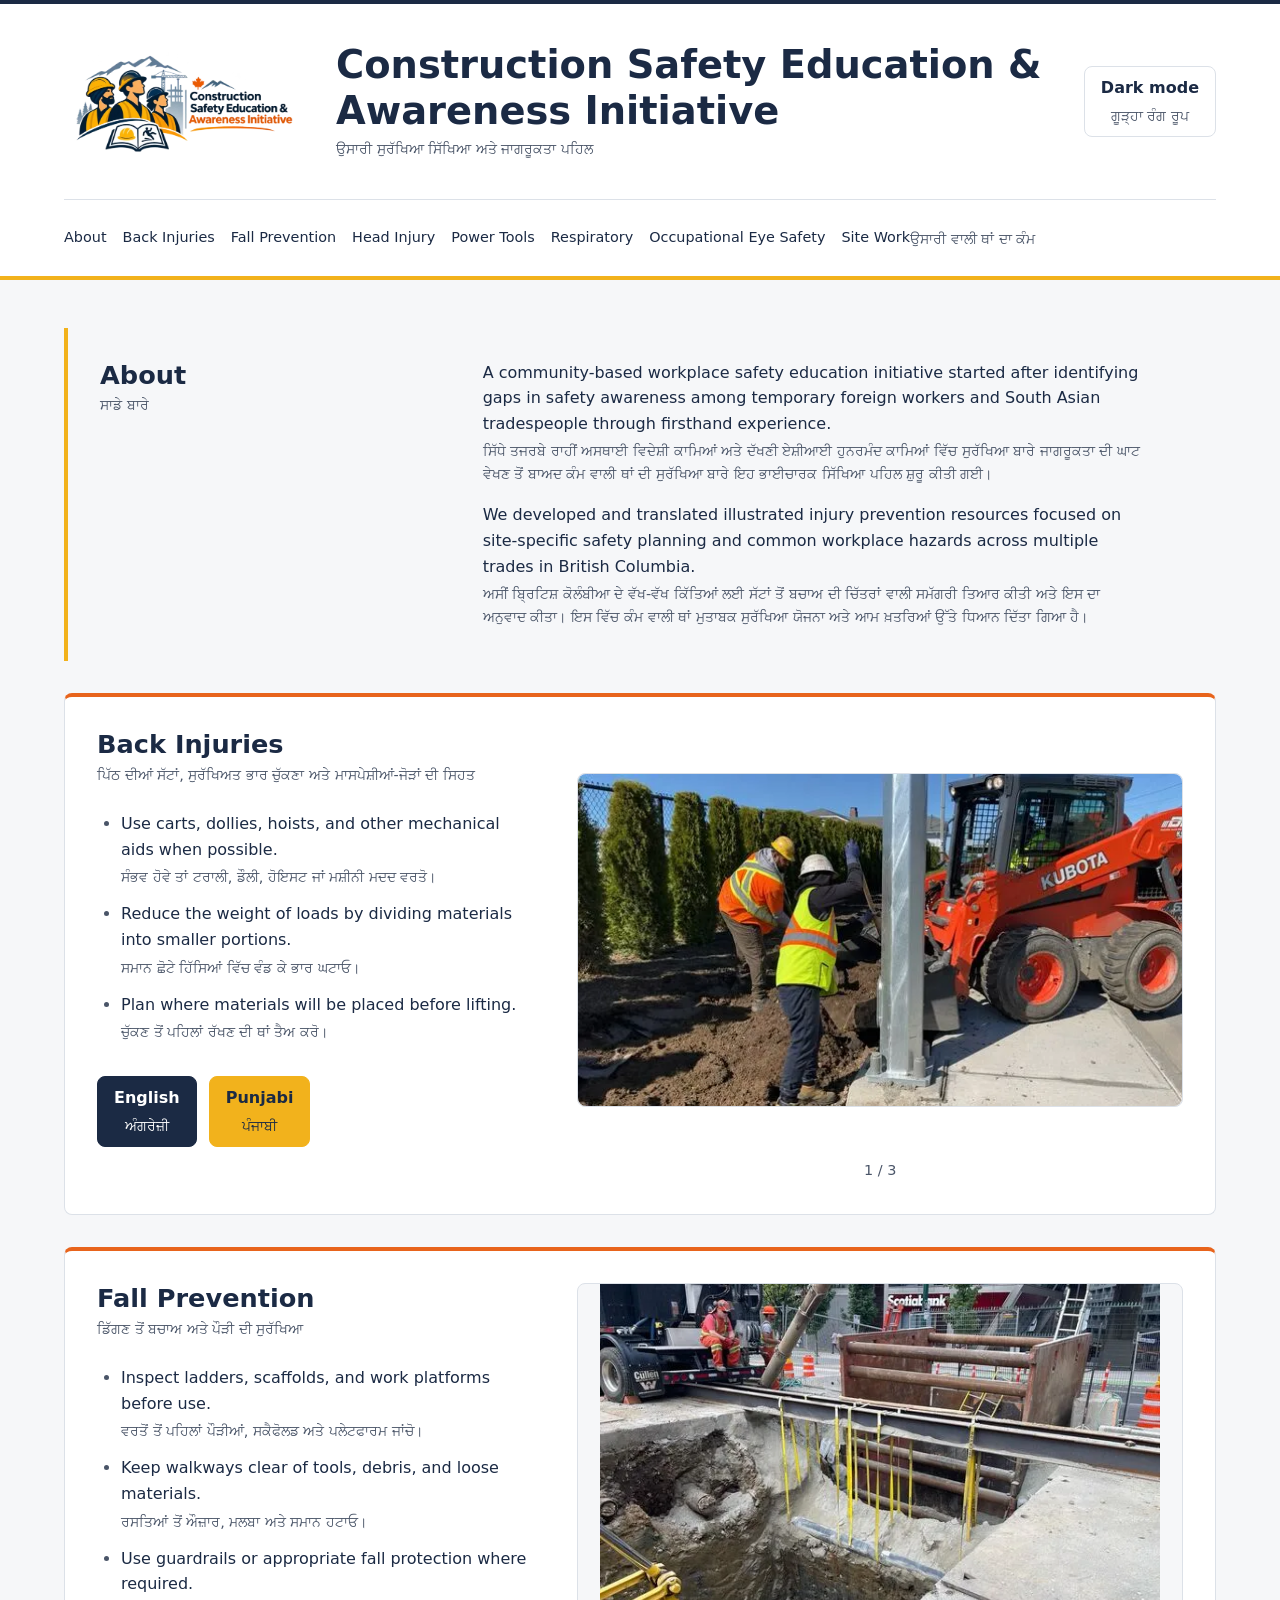
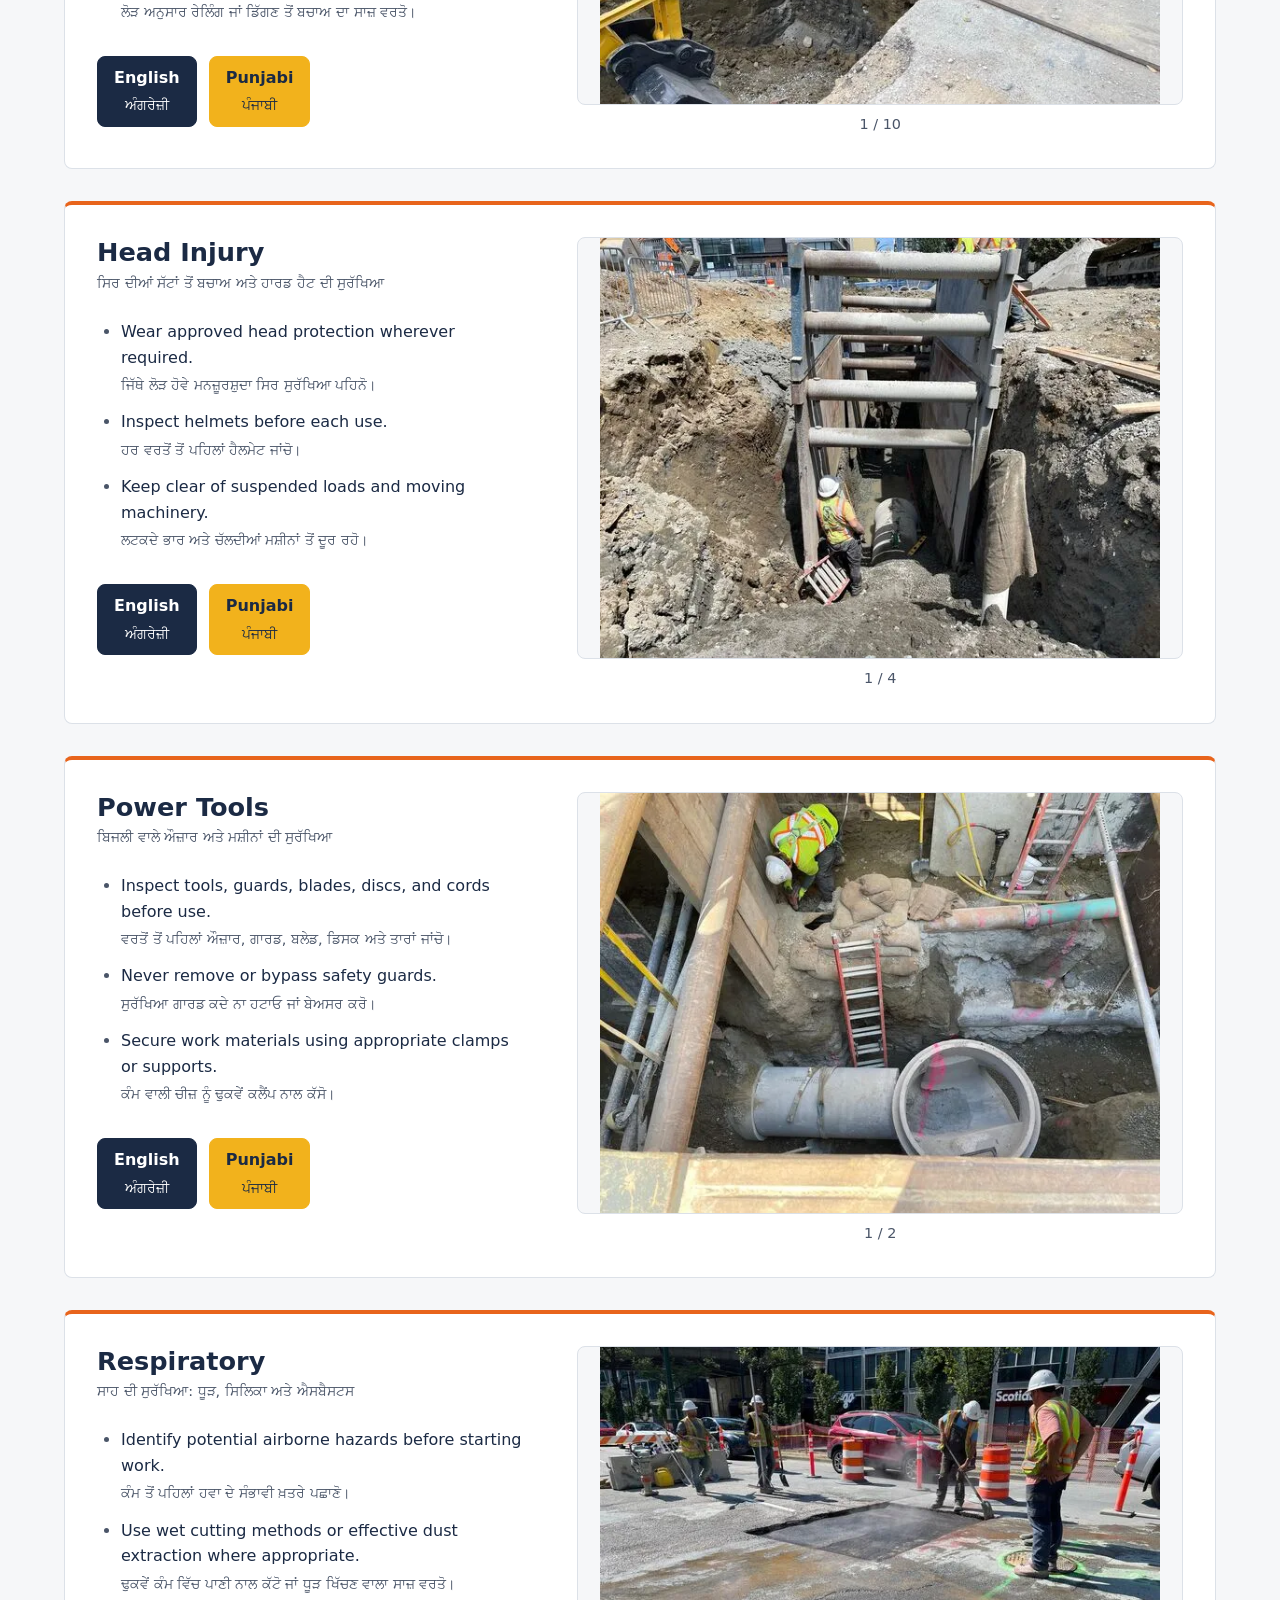
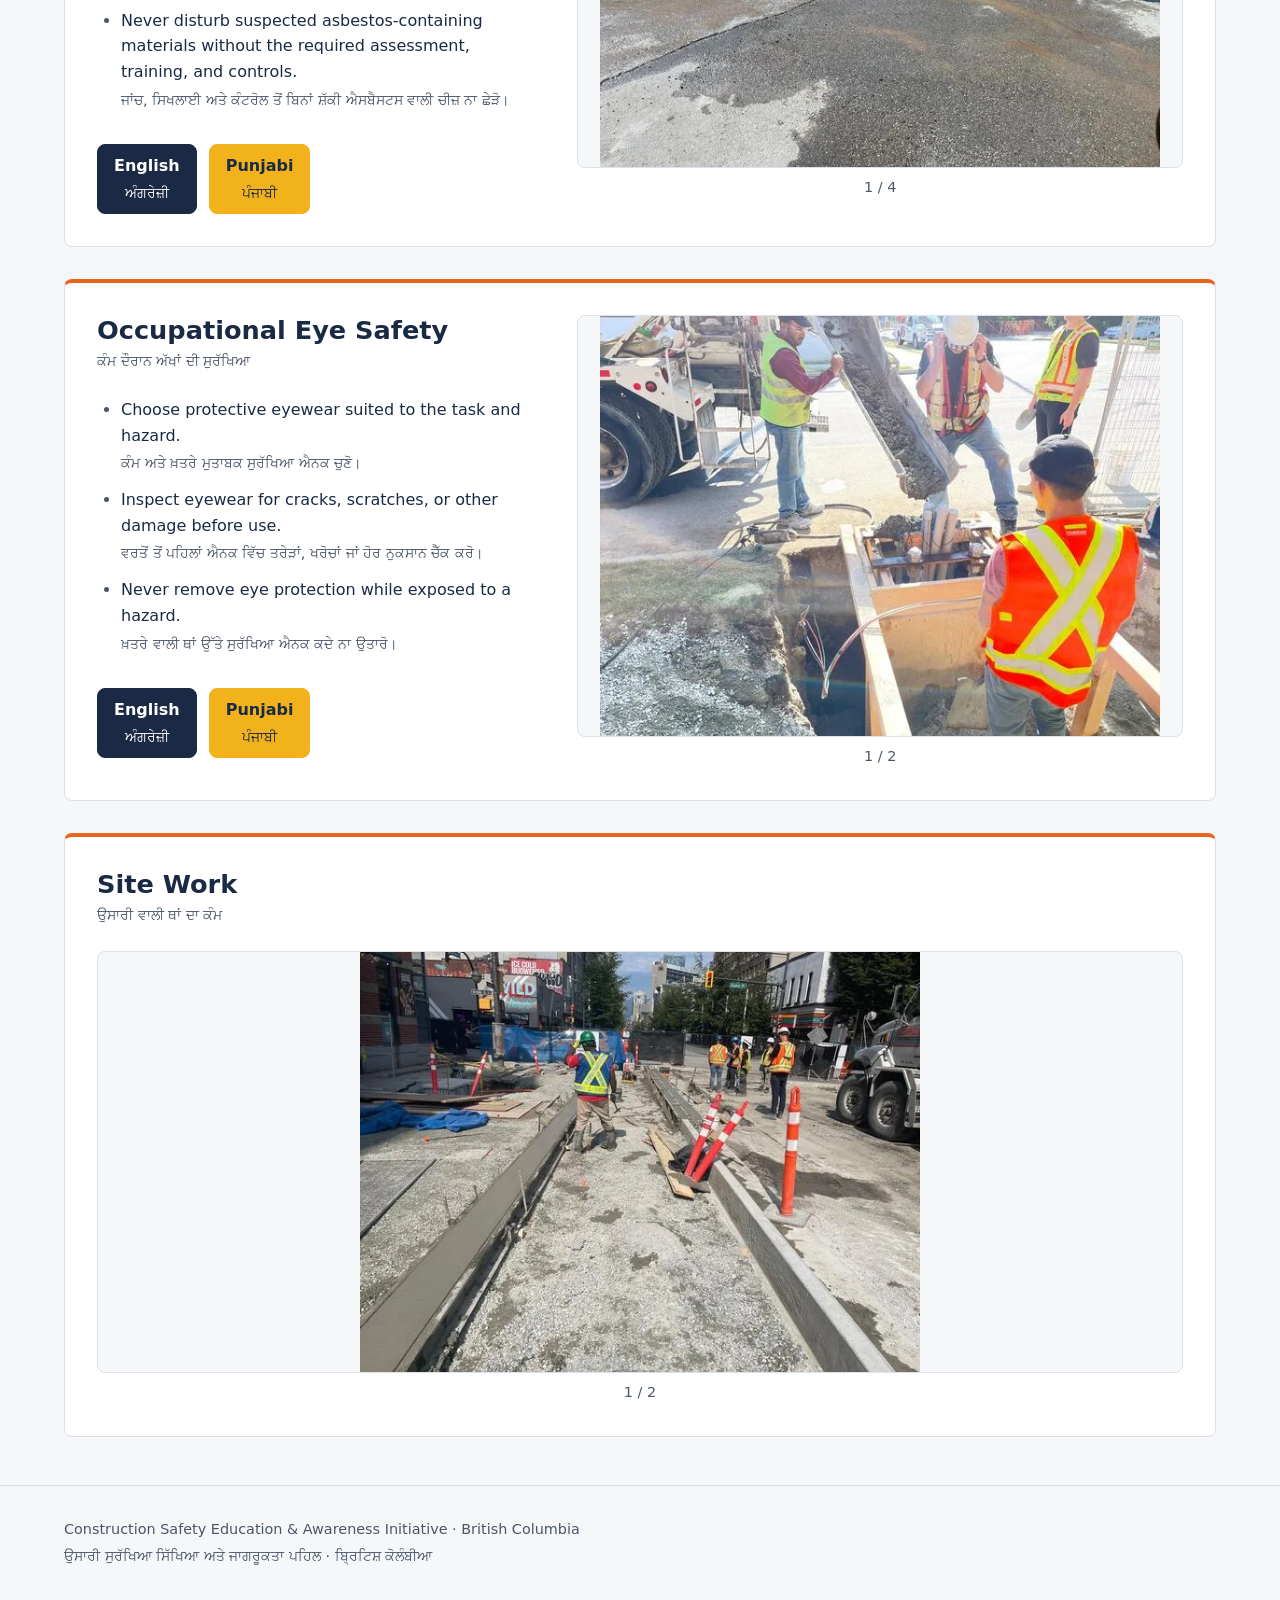
==== commit 05cd0e9a: "Carousel plays only under the mouse, arrows on the image, Site Work without empty box Co-Authored-By" ====
--- a/index.html
+++ b/index.html
@@ -6,7 +6,7 @@
   <title lang="pa">Construction Safety Education &amp; Awareness Initiative | ਉਸਾਰੀ ਸੁਰੱਖਿਆ ਸਿੱਖਿਆ ਅਤੇ ਜਾਗਰੂਕਤਾ ਪਹਿਲ</title>
   <link rel="icon" type="image/png" sizes="32x32" href="images/favicon-32.png">
   <link rel="apple-touch-icon" href="images/apple-touch-icon.png">
-  <link rel="stylesheet" href="css/style.css?v=20261118">
+  <link rel="stylesheet" href="css/style.css?v=20261118c">
 </head>
 <body>
   <header class="site-header">
@@ -59,16 +59,16 @@
         </div>
       </div>
       <div class="slideshow" role="group" aria-roledescription="carousel / ਤਸਵੀਰਾਂ ਦੀ ਲੜੀ" aria-label="Back Injuries photos">
-        <ul class="slides">
-          <li class="is-active"><a class="photo-link" href="images/photo-10.webp" data-pa="ਸਕਿਡ-ਸਟੀਅਰ ਲੋਡਰ ਅਤੇ ਸਟੀਲ ਦੇ ਖੰਭੇ ਕੋਲ ਬੇਲਚੇ ਨਾਲ ਕੰਮ ਕਰਦੇ ਕਾਮੇ"><img src="images/photo-10-thumb.webp" alt="Workers shovelling beside a skid-steer loader and steel post" loading="lazy" width="600" height="330"></a></li>
-          <li><a class="photo-link" href="images/photo-19.webp" data-pa="ਛੋਟੀ ਖੁਦਾਈ ਮਸ਼ੀਨ ਕੋਲ ਬੇਲਚੇ ਨਾਲ ਕੰਮ ਕਰਦਾ ਕਾਮਾ"><img src="images/photo-19-thumb.webp" alt="Worker shovelling beside a compact excavator" loading="lazy" width="600" height="1103"></a></li>
-          <li><a class="photo-link" href="images/photo-27.webp" data-pa="ਕੰਕਰੀਟ ਪਾਉਣ ਵਾਲੀ ਨਾਲੀ ਕੋਲ ਸਾਂਚੇ ਉੱਤੇ ਝੁਕਿਆ ਕਾਮਾ"><img src="images/photo-27-thumb.webp" alt="Worker leaning over concrete formwork beside a delivery chute" loading="lazy" width="600" height="450"></a></li>
-        </ul>
-        <div class="slideshow-controls" hidden>
-          <button type="button" class="slideshow-prev" aria-label="Previous Back Injuries photo">Previous<span class="pa" lang="pa">ਪਿਛਲੀ</span></button>
-          <span class="slideshow-counter" aria-live="polite">1 / 3</span>
-          <button type="button" class="slideshow-next" aria-label="Next Back Injuries photo">Next<span class="pa" lang="pa">ਅਗਲੀ</span></button>
-        </div>
+        <div class="slideshow-stage">
+          <ul class="slides">
+            <li class="is-active"><a class="photo-link" href="images/photo-10.webp" data-pa="ਸਕਿਡ-ਸਟੀਅਰ ਲੋਡਰ ਅਤੇ ਸਟੀਲ ਦੇ ਖੰਭੇ ਕੋਲ ਬੇਲਚੇ ਨਾਲ ਕੰਮ ਕਰਦੇ ਕਾਮੇ"><img src="images/photo-10-thumb.webp" alt="Workers shovelling beside a skid-steer loader and steel post" loading="lazy" width="600" height="330"></a></li>
+            <li><a class="photo-link" href="images/photo-19.webp" data-pa="ਛੋਟੀ ਖੁਦਾਈ ਮਸ਼ੀਨ ਕੋਲ ਬੇਲਚੇ ਨਾਲ ਕੰਮ ਕਰਦਾ ਕਾਮਾ"><img src="images/photo-19-thumb.webp" alt="Worker shovelling beside a compact excavator" loading="lazy" width="600" height="1103"></a></li>
+            <li><a class="photo-link" href="images/photo-27.webp" data-pa="ਕੰਕਰੀਟ ਪਾਉਣ ਵਾਲੀ ਨਾਲੀ ਕੋਲ ਸਾਂਚੇ ਉੱਤੇ ਝੁਕਿਆ ਕਾਮਾ"><img src="images/photo-27-thumb.webp" alt="Worker leaning over concrete formwork beside a delivery chute" loading="lazy" width="600" height="450"></a></li>
+          </ul>
+          <button type="button" class="slideshow-arrow slideshow-prev" aria-label="Previous Back Injuries photo" hidden><span aria-hidden="true">&lt;</span></button>
+          <button type="button" class="slideshow-arrow slideshow-next" aria-label="Next Back Injuries photo" hidden><span aria-hidden="true">&gt;</span></button>
+        </div>
+        <div class="slideshow-counter" aria-live="polite">1 / 3</div>
       </div>
     </section>
 
@@ -86,23 +86,23 @@
         </div>
       </div>
       <div class="slideshow" role="group" aria-roledescription="carousel / ਤਸਵੀਰਾਂ ਦੀ ਲੜੀ" aria-label="Fall Prevention photos">
-        <ul class="slides">
-          <li class="is-active"><a class="photo-link" href="images/photo-12.webp" data-pa="ਸਟੀਲ ਦੇ ਸਹਾਰਿਆਂ ਅਤੇ ਪੀਲੀਆਂ ਰੇਲਿੰਗਾਂ ਵਾਲੀ ਖੁੱਲ੍ਹੀ ਖੁਦਾਈ"><img src="images/photo-12-thumb.webp" alt="Open excavation with steel shoring and yellow railings" loading="lazy" width="600" height="450"></a></li>
-          <li><a class="photo-link" href="images/photo-09.webp" data-pa="ਛੱਤ ਉੱਤੇ ਢਾਂਚੇ ਕੋਲ ਹਾਰਨੈੱਸ ਪਹਿਨ ਕੇ ਡ੍ਰਿੱਲ ਵਰਤਦਾ ਕਾਮਾ"><img src="images/photo-09-thumb.webp" alt="Worker wearing a harness using a drill beside a rooftop structure" loading="lazy" width="600" height="800"></a></li>
-          <li><a class="photo-link" href="images/photo-01.webp" data-pa="ਸੜਕ ਦੀ ਸਹਾਰਿਆਂ ਵਾਲੀ ਖੁਦਾਈ ਅਤੇ ਖੁਦਾਈ ਮਸ਼ੀਨ ਕੋਲ ਕਾਮੇ"><img src="images/photo-01-thumb.webp" alt="Workers beside a shored street excavation and excavator" loading="lazy" width="600" height="450"></a></li>
-          <li><a class="photo-link" href="images/photo-07.webp" data-pa="ਖਿਤਿਜੀ ਸਟੀਲ ਦੇ ਸਹਾਰਿਆਂ ਵਾਲੀ ਖਾਈ ਵਿੱਚ ਕਾਮੇ ਅਤੇ ਪੌੜੀਆਂ"><img src="images/photo-07-thumb.webp" alt="Workers and ladders inside a trench with horizontal steel braces" loading="lazy" width="600" height="450"></a></li>
-          <li><a class="photo-link" href="images/photo-14.webp" data-pa="ਘਰ ਦੀ ਛੱਤ ਉੱਤੇ ਹਾਰਨੈੱਸ ਪਹਿਨੇ ਦੋ ਕਾਮੇ"><img src="images/photo-14-thumb.webp" alt="Two workers wearing harnesses on a house roof" loading="lazy" width="600" height="800"></a></li>
-          <li><a class="photo-link" href="images/photo-16.webp" data-pa="ਉੱਚੇ ਪਲੇਟਫਾਰਮ ਉੱਤੇ ਹਾਰਨੈੱਸ ਪਹਿਨ ਕੇ ਖਿੜਕੀ ਲਗਾਉਂਦੇ ਦੋ ਕਾਮੇ"><img src="images/photo-16-thumb.webp" alt="Two workers wearing harnesses positioning a window on an elevated platform" loading="lazy" width="600" height="793"></a></li>
-          <li><a class="photo-link" href="images/photo-17.webp" data-pa="ਸਟੀਲ ਦੇ ਸਹਾਰਿਆਂ ਵਾਲੀ ਡੂੰਘੀ ਖੁਦਾਈ"><img src="images/photo-17-thumb.webp" alt="Deep excavation with steel shoring and horizontal braces" loading="lazy" width="600" height="450"></a></li>
-          <li><a class="photo-link" href="images/photo-18.webp" data-pa="ਹੋਜ਼ਾਂ ਅਤੇ ਸੜਕ ਦੀ ਖੁਦਾਈ ਕੋਲ ਸਾਜ਼ ਸੰਭਾਲਦਾ ਕਾਮਾ"><img src="images/photo-18-thumb.webp" alt="Worker handling equipment beside hoses and a street excavation" loading="lazy" width="600" height="450"></a></li>
-          <li><a class="photo-link" href="images/photo-20.webp" data-pa="ਪੁਲ ਦੀਆਂ ਰੇਲਿੰਗਾਂ ਕੋਲ ਸਰੀਏ ਵਾਲੇ ਡੈੱਕ ਉੱਤੇ ਕਾਮੇ"><img src="images/photo-20-thumb.webp" alt="Workers on a reinforcing steel deck beside bridge railings" loading="lazy" width="600" height="450"></a></li>
-          <li><a class="photo-link" href="images/photo-22.webp" data-pa="ਬਜਰੀ ਨਾਲ ਭਰੀ ਖੁਦਾਈ ਕੋਲ ਬੇਲਚਾ ਫੜਿਆ ਕਾਮਾ"><img src="images/photo-22-thumb.webp" alt="Worker holding a shovel beside a gravel-filled excavation" loading="lazy" width="600" height="450"></a></li>
-        </ul>
-        <div class="slideshow-controls" hidden>
-          <button type="button" class="slideshow-prev" aria-label="Previous Fall Prevention photo">Previous<span class="pa" lang="pa">ਪਿਛਲੀ</span></button>
-          <span class="slideshow-counter" aria-live="polite">1 / 10</span>
-          <button type="button" class="slideshow-next" aria-label="Next Fall Prevention photo">Next<span class="pa" lang="pa">ਅਗਲੀ</span></button>
-        </div>
+        <div class="slideshow-stage">
+          <ul class="slides">
+            <li class="is-active"><a class="photo-link" href="images/photo-12.webp" data-pa="ਸਟੀਲ ਦੇ ਸਹਾਰਿਆਂ ਅਤੇ ਪੀਲੀਆਂ ਰੇਲਿੰਗਾਂ ਵਾਲੀ ਖੁੱਲ੍ਹੀ ਖੁਦਾਈ"><img src="images/photo-12-thumb.webp" alt="Open excavation with steel shoring and yellow railings" loading="lazy" width="600" height="450"></a></li>
+            <li><a class="photo-link" href="images/photo-09.webp" data-pa="ਛੱਤ ਉੱਤੇ ਢਾਂਚੇ ਕੋਲ ਹਾਰਨੈੱਸ ਪਹਿਨ ਕੇ ਡ੍ਰਿੱਲ ਵਰਤਦਾ ਕਾਮਾ"><img src="images/photo-09-thumb.webp" alt="Worker wearing a harness using a drill beside a rooftop structure" loading="lazy" width="600" height="800"></a></li>
+            <li><a class="photo-link" href="images/photo-01.webp" data-pa="ਸੜਕ ਦੀ ਸਹਾਰਿਆਂ ਵਾਲੀ ਖੁਦਾਈ ਅਤੇ ਖੁਦਾਈ ਮਸ਼ੀਨ ਕੋਲ ਕਾਮੇ"><img src="images/photo-01-thumb.webp" alt="Workers beside a shored street excavation and excavator" loading="lazy" width="600" height="450"></a></li>
+            <li><a class="photo-link" href="images/photo-07.webp" data-pa="ਖਿਤਿਜੀ ਸਟੀਲ ਦੇ ਸਹਾਰਿਆਂ ਵਾਲੀ ਖਾਈ ਵਿੱਚ ਕਾਮੇ ਅਤੇ ਪੌੜੀਆਂ"><img src="images/photo-07-thumb.webp" alt="Workers and ladders inside a trench with horizontal steel braces" loading="lazy" width="600" height="450"></a></li>
+            <li><a class="photo-link" href="images/photo-14.webp" data-pa="ਘਰ ਦੀ ਛੱਤ ਉੱਤੇ ਹਾਰਨੈੱਸ ਪਹਿਨੇ ਦੋ ਕਾਮੇ"><img src="images/photo-14-thumb.webp" alt="Two workers wearing harnesses on a house roof" loading="lazy" width="600" height="800"></a></li>
+            <li><a class="photo-link" href="images/photo-16.webp" data-pa="ਉੱਚੇ ਪਲੇਟਫਾਰਮ ਉੱਤੇ ਹਾਰਨੈੱਸ ਪਹਿਨ ਕੇ ਖਿੜਕੀ ਲਗਾਉਂਦੇ ਦੋ ਕਾਮੇ"><img src="images/photo-16-thumb.webp" alt="Two workers wearing harnesses positioning a window on an elevated platform" loading="lazy" width="600" height="793"></a></li>
+            <li><a class="photo-link" href="images/photo-17.webp" data-pa="ਸਟੀਲ ਦੇ ਸਹਾਰਿਆਂ ਵਾਲੀ ਡੂੰਘੀ ਖੁਦਾਈ"><img src="images/photo-17-thumb.webp" alt="Deep excavation with steel shoring and horizontal braces" loading="lazy" width="600" height="450"></a></li>
+            <li><a class="photo-link" href="images/photo-18.webp" data-pa="ਹੋਜ਼ਾਂ ਅਤੇ ਸੜਕ ਦੀ ਖੁਦਾਈ ਕੋਲ ਸਾਜ਼ ਸੰਭਾਲਦਾ ਕਾਮਾ"><img src="images/photo-18-thumb.webp" alt="Worker handling equipment beside hoses and a street excavation" loading="lazy" width="600" height="450"></a></li>
+            <li><a class="photo-link" href="images/photo-20.webp" data-pa="ਪੁਲ ਦੀਆਂ ਰੇਲਿੰਗਾਂ ਕੋਲ ਸਰੀਏ ਵਾਲੇ ਡੈੱਕ ਉੱਤੇ ਕਾਮੇ"><img src="images/photo-20-thumb.webp" alt="Workers on a reinforcing steel deck beside bridge railings" loading="lazy" width="600" height="450"></a></li>
+            <li><a class="photo-link" href="images/photo-22.webp" data-pa="ਬਜਰੀ ਨਾਲ ਭਰੀ ਖੁਦਾਈ ਕੋਲ ਬੇਲਚਾ ਫੜਿਆ ਕਾਮਾ"><img src="images/photo-22-thumb.webp" alt="Worker holding a shovel beside a gravel-filled excavation" loading="lazy" width="600" height="450"></a></li>
+          </ul>
+          <button type="button" class="slideshow-arrow slideshow-prev" aria-label="Previous Fall Prevention photo" hidden><span aria-hidden="true">&lt;</span></button>
+          <button type="button" class="slideshow-arrow slideshow-next" aria-label="Next Fall Prevention photo" hidden><span aria-hidden="true">&gt;</span></button>
+        </div>
+        <div class="slideshow-counter" aria-live="polite">1 / 10</div>
       </div>
     </section>
 
@@ -120,17 +120,17 @@
         </div>
       </div>
       <div class="slideshow" role="group" aria-roledescription="carousel / ਤਸਵੀਰਾਂ ਦੀ ਲੜੀ" aria-label="Head Injury photos">
-        <ul class="slides">
-          <li class="is-active"><a class="photo-link" href="images/photo-03.webp" data-pa="ਸਹਾਰਿਆਂ ਵਾਲੀ ਖਾਈ ਵਿੱਚ ਪਾਈਪ ਕੋਲ ਕਾਮਾ"><img src="images/photo-03-thumb.webp" alt="Worker beside a pipe inside a braced trench" loading="lazy" width="600" height="450"></a></li>
-          <li><a class="photo-link" href="images/photo-06.webp" data-pa="ਕਾਮਿਆਂ ਅਤੇ ਪੌੜੀ ਵਾਲੀ ਖਾਈ ਉੱਤੇ ਖੁਦਾਈ ਮਸ਼ੀਨ ਦੀ ਬਾਲਟੀ"><img src="images/photo-06-thumb.webp" alt="Excavator bucket above a braced trench with workers and a ladder" loading="lazy" width="600" height="450"></a></li>
-          <li><a class="photo-link" href="images/photo-13.webp" data-pa="ਵੱਡੇ ਪਾਈਪ ਕੋਲ ਕਾਮੇ ਅਤੇ ਸਿੱਧਾ ਖੰਭਾ ਲਗਾਉਂਦੀ ਖੁਦਾਈ ਮਸ਼ੀਨ"><img src="images/photo-13-thumb.webp" alt="Workers beside a large pipe as an excavator positions a vertical post" loading="lazy" width="600" height="450"></a></li>
-          <li><a class="photo-link" href="images/photo-26.webp" data-pa="ਲਟਕਦੇ ਲੱਕੜ ਦੇ ਗੱਠੇ ਹੇਠਾਂ ਲੱਕੜ ਦੇ ਢਾਂਚੇ ਉੱਤੇ ਕਾਮੇ"><img src="images/photo-26-thumb.webp" alt="Workers on timber framing beneath a suspended bundle of lumber" loading="lazy" width="600" height="322"></a></li>
-        </ul>
-        <div class="slideshow-controls" hidden>
-          <button type="button" class="slideshow-prev" aria-label="Previous Head Injury photo">Previous<span class="pa" lang="pa">ਪਿਛਲੀ</span></button>
-          <span class="slideshow-counter" aria-live="polite">1 / 4</span>
-          <button type="button" class="slideshow-next" aria-label="Next Head Injury photo">Next<span class="pa" lang="pa">ਅਗਲੀ</span></button>
-        </div>
+        <div class="slideshow-stage">
+          <ul class="slides">
+            <li class="is-active"><a class="photo-link" href="images/photo-03.webp" data-pa="ਸਹਾਰਿਆਂ ਵਾਲੀ ਖਾਈ ਵਿੱਚ ਪਾਈਪ ਕੋਲ ਕਾਮਾ"><img src="images/photo-03-thumb.webp" alt="Worker beside a pipe inside a braced trench" loading="lazy" width="600" height="450"></a></li>
+            <li><a class="photo-link" href="images/photo-06.webp" data-pa="ਕਾਮਿਆਂ ਅਤੇ ਪੌੜੀ ਵਾਲੀ ਖਾਈ ਉੱਤੇ ਖੁਦਾਈ ਮਸ਼ੀਨ ਦੀ ਬਾਲਟੀ"><img src="images/photo-06-thumb.webp" alt="Excavator bucket above a braced trench with workers and a ladder" loading="lazy" width="600" height="450"></a></li>
+            <li><a class="photo-link" href="images/photo-13.webp" data-pa="ਵੱਡੇ ਪਾਈਪ ਕੋਲ ਕਾਮੇ ਅਤੇ ਸਿੱਧਾ ਖੰਭਾ ਲਗਾਉਂਦੀ ਖੁਦਾਈ ਮਸ਼ੀਨ"><img src="images/photo-13-thumb.webp" alt="Workers beside a large pipe as an excavator positions a vertical post" loading="lazy" width="600" height="450"></a></li>
+            <li><a class="photo-link" href="images/photo-26.webp" data-pa="ਲਟਕਦੇ ਲੱਕੜ ਦੇ ਗੱਠੇ ਹੇਠਾਂ ਲੱਕੜ ਦੇ ਢਾਂਚੇ ਉੱਤੇ ਕਾਮੇ"><img src="images/photo-26-thumb.webp" alt="Workers on timber framing beneath a suspended bundle of lumber" loading="lazy" width="600" height="322"></a></li>
+          </ul>
+          <button type="button" class="slideshow-arrow slideshow-prev" aria-label="Previous Head Injury photo" hidden><span aria-hidden="true">&lt;</span></button>
+          <button type="button" class="slideshow-arrow slideshow-next" aria-label="Next Head Injury photo" hidden><span aria-hidden="true">&gt;</span></button>
+        </div>
+        <div class="slideshow-counter" aria-live="polite">1 / 4</div>
       </div>
     </section>
 
@@ -148,15 +148,15 @@
         </div>
       </div>
       <div class="slideshow" role="group" aria-roledescription="carousel / ਤਸਵੀਰਾਂ ਦੀ ਲੜੀ" aria-label="Power Tools photos">
-        <ul class="slides">
-          <li class="is-active"><a class="photo-link" href="images/photo-02.webp" data-pa="ਖਾਈ ਦੀ ਪੌੜੀ ਉੱਪਰ ਪਾਈਪਾਂ ਕੋਲ ਬੈਠਾ ਕਾਮਾ"><img src="images/photo-02-thumb.webp" alt="Worker crouching beside pipes above a trench ladder" loading="lazy" width="600" height="450"></a></li>
-          <li><a class="photo-link" href="images/photo-05.webp" data-pa="ਕੰਕਰੀਟ ਦੀ ਨਾਲੀ ਕੋਲ ਲੱਕੜ ਦੇ ਸਾਂਚੇ ਦੁਆਲੇ ਕਾਮੇ"><img src="images/photo-05-thumb.webp" alt="Workers gathered around timber formwork beside a concrete chute" loading="lazy" width="600" height="450"></a></li>
-        </ul>
-        <div class="slideshow-controls" hidden>
-          <button type="button" class="slideshow-prev" aria-label="Previous Power Tools photo">Previous<span class="pa" lang="pa">ਪਿਛਲੀ</span></button>
-          <span class="slideshow-counter" aria-live="polite">1 / 2</span>
-          <button type="button" class="slideshow-next" aria-label="Next Power Tools photo">Next<span class="pa" lang="pa">ਅਗਲੀ</span></button>
-        </div>
+        <div class="slideshow-stage">
+          <ul class="slides">
+            <li class="is-active"><a class="photo-link" href="images/photo-02.webp" data-pa="ਖਾਈ ਦੀ ਪੌੜੀ ਉੱਪਰ ਪਾਈਪਾਂ ਕੋਲ ਬੈਠਾ ਕਾਮਾ"><img src="images/photo-02-thumb.webp" alt="Worker crouching beside pipes above a trench ladder" loading="lazy" width="600" height="450"></a></li>
+            <li><a class="photo-link" href="images/photo-05.webp" data-pa="ਕੰਕਰੀਟ ਦੀ ਨਾਲੀ ਕੋਲ ਲੱਕੜ ਦੇ ਸਾਂਚੇ ਦੁਆਲੇ ਕਾਮੇ"><img src="images/photo-05-thumb.webp" alt="Workers gathered around timber formwork beside a concrete chute" loading="lazy" width="600" height="450"></a></li>
+          </ul>
+          <button type="button" class="slideshow-arrow slideshow-prev" aria-label="Previous Power Tools photo" hidden><span aria-hidden="true">&lt;</span></button>
+          <button type="button" class="slideshow-arrow slideshow-next" aria-label="Next Power Tools photo" hidden><span aria-hidden="true">&gt;</span></button>
+        </div>
+        <div class="slideshow-counter" aria-live="polite">1 / 2</div>
       </div>
     </section>
 
@@ -174,17 +174,17 @@
         </div>
       </div>
       <div class="slideshow" role="group" aria-roledescription="carousel / ਤਸਵੀਰਾਂ ਦੀ ਲੜੀ" aria-label="Respiratory photos">
-        <ul class="slides">
-          <li class="is-active"><a class="photo-link" href="images/photo-08.webp" data-pa="ਧੂੜ ਵਾਲੀ ਸੜਕ ਉੱਤੇ ਔਜ਼ਾਰ ਵਰਤਦੇ ਕਾਮੇ"><img src="images/photo-08-thumb.webp" alt="Workers using tools on a dusty street surface" loading="lazy" width="600" height="450"></a></li>
-          <li><a class="photo-link" href="images/photo-11.webp" data-pa="ਸੜਕ ਦੀ ਖੁਦਾਈ ਕੋਲ ਵੈਕਿਊਮ ਟਰੱਕ ਦੀ ਹੋਜ਼ ਨਾਲ ਕਾਮੇ"><img src="images/photo-11-thumb.webp" alt="Workers beside a vacuum truck hose at a street excavation" loading="lazy" width="600" height="450"></a></li>
-          <li><a class="photo-link" href="images/photo-15.webp" data-pa="ਖਾਈ ਦੀਆਂ ਰੋਕਾਂ ਅਤੇ ਪੀਲੀ ਹਵਾਦਾਰੀ ਨਾਲੀ ਕੋਲ ਕਾਮੇ"><img src="images/photo-15-thumb.webp" alt="Workers beside trench barriers and yellow ventilation ducting" loading="lazy" width="600" height="450"></a></li>
-          <li><a class="photo-link" href="images/photo-23.webp" data-pa="ਹਵਾਦਾਰੀ ਨਾਲੀ ਵਾਲੀ ਸਟੀਲ ਦੇ ਸਹਾਰਿਆਂ ਵਾਲੀ ਖੁਦਾਈ ਅਤੇ ਨੇੜੇ ਕਾਮੇ"><img src="images/photo-23-thumb.webp" alt="Steel-braced excavation with ventilation ducting and workers nearby" loading="lazy" width="600" height="450"></a></li>
-        </ul>
-        <div class="slideshow-controls" hidden>
-          <button type="button" class="slideshow-prev" aria-label="Previous Respiratory photo">Previous<span class="pa" lang="pa">ਪਿਛਲੀ</span></button>
-          <span class="slideshow-counter" aria-live="polite">1 / 4</span>
-          <button type="button" class="slideshow-next" aria-label="Next Respiratory photo">Next<span class="pa" lang="pa">ਅਗਲੀ</span></button>
-        </div>
+        <div class="slideshow-stage">
+          <ul class="slides">
+            <li class="is-active"><a class="photo-link" href="images/photo-08.webp" data-pa="ਧੂੜ ਵਾਲੀ ਸੜਕ ਉੱਤੇ ਔਜ਼ਾਰ ਵਰਤਦੇ ਕਾਮੇ"><img src="images/photo-08-thumb.webp" alt="Workers using tools on a dusty street surface" loading="lazy" width="600" height="450"></a></li>
+            <li><a class="photo-link" href="images/photo-11.webp" data-pa="ਸੜਕ ਦੀ ਖੁਦਾਈ ਕੋਲ ਵੈਕਿਊਮ ਟਰੱਕ ਦੀ ਹੋਜ਼ ਨਾਲ ਕਾਮੇ"><img src="images/photo-11-thumb.webp" alt="Workers beside a vacuum truck hose at a street excavation" loading="lazy" width="600" height="450"></a></li>
+            <li><a class="photo-link" href="images/photo-15.webp" data-pa="ਖਾਈ ਦੀਆਂ ਰੋਕਾਂ ਅਤੇ ਪੀਲੀ ਹਵਾਦਾਰੀ ਨਾਲੀ ਕੋਲ ਕਾਮੇ"><img src="images/photo-15-thumb.webp" alt="Workers beside trench barriers and yellow ventilation ducting" loading="lazy" width="600" height="450"></a></li>
+            <li><a class="photo-link" href="images/photo-23.webp" data-pa="ਹਵਾਦਾਰੀ ਨਾਲੀ ਵਾਲੀ ਸਟੀਲ ਦੇ ਸਹਾਰਿਆਂ ਵਾਲੀ ਖੁਦਾਈ ਅਤੇ ਨੇੜੇ ਕਾਮੇ"><img src="images/photo-23-thumb.webp" alt="Steel-braced excavation with ventilation ducting and workers nearby" loading="lazy" width="600" height="450"></a></li>
+          </ul>
+          <button type="button" class="slideshow-arrow slideshow-prev" aria-label="Previous Respiratory photo" hidden><span aria-hidden="true">&lt;</span></button>
+          <button type="button" class="slideshow-arrow slideshow-next" aria-label="Next Respiratory photo" hidden><span aria-hidden="true">&gt;</span></button>
+        </div>
+        <div class="slideshow-counter" aria-live="polite">1 / 4</div>
       </div>
     </section>
 
@@ -202,32 +202,30 @@
         </div>
       </div>
       <div class="slideshow" role="group" aria-roledescription="carousel / ਤਸਵੀਰਾਂ ਦੀ ਲੜੀ" aria-label="Occupational Eye Safety photos">
-        <ul class="slides">
-          <li class="is-active"><a class="photo-link" href="images/photo-21.webp" data-pa="ਖੁਦਾਈ ਕੋਲ ਲੱਕੜ ਦੇ ਸਾਂਚੇ ਵਿੱਚ ਕੰਕਰੀਟ ਪਾਉਂਦੇ ਕਾਮੇ"><img src="images/photo-21-thumb.webp" alt="Workers placing concrete into timber formwork beside an excavation" loading="lazy" width="600" height="450"></a></li>
-          <li><a class="photo-link" href="images/photo-24.webp" data-pa="ਨਾਲੀ ਤੋਂ ਲੱਕੜ ਦੇ ਸਾਂਚੇ ਵਿੱਚ ਕੰਕਰੀਟ ਪਾਉਂਦੇ ਕਾਮੇ"><img src="images/photo-24-thumb.webp" alt="Workers guiding concrete from a chute into timber formwork" loading="lazy" width="600" height="450"></a></li>
-        </ul>
-        <div class="slideshow-controls" hidden>
-          <button type="button" class="slideshow-prev" aria-label="Previous Occupational Eye Safety photo">Previous<span class="pa" lang="pa">ਪਿਛਲੀ</span></button>
-          <span class="slideshow-counter" aria-live="polite">1 / 2</span>
-          <button type="button" class="slideshow-next" aria-label="Next Occupational Eye Safety photo">Next<span class="pa" lang="pa">ਅਗਲੀ</span></button>
-        </div>
+        <div class="slideshow-stage">
+          <ul class="slides">
+            <li class="is-active"><a class="photo-link" href="images/photo-21.webp" data-pa="ਖੁਦਾਈ ਕੋਲ ਲੱਕੜ ਦੇ ਸਾਂਚੇ ਵਿੱਚ ਕੰਕਰੀਟ ਪਾਉਂਦੇ ਕਾਮੇ"><img src="images/photo-21-thumb.webp" alt="Workers placing concrete into timber formwork beside an excavation" loading="lazy" width="600" height="450"></a></li>
+            <li><a class="photo-link" href="images/photo-24.webp" data-pa="ਨਾਲੀ ਤੋਂ ਲੱਕੜ ਦੇ ਸਾਂਚੇ ਵਿੱਚ ਕੰਕਰੀਟ ਪਾਉਂਦੇ ਕਾਮੇ"><img src="images/photo-24-thumb.webp" alt="Workers guiding concrete from a chute into timber formwork" loading="lazy" width="600" height="450"></a></li>
+          </ul>
+          <button type="button" class="slideshow-arrow slideshow-prev" aria-label="Previous Occupational Eye Safety photo" hidden><span aria-hidden="true">&lt;</span></button>
+          <button type="button" class="slideshow-arrow slideshow-next" aria-label="Next Occupational Eye Safety photo" hidden><span aria-hidden="true">&gt;</span></button>
+        </div>
+        <div class="slideshow-counter" aria-live="polite">1 / 2</div>
       </div>
     </section>
 
     <section id="site-work" class="topic" aria-labelledby="site-work-heading">
-      <div class="topic-guide">
-        <h2 id="site-work-heading">Site Work<span class="pa" lang="pa">ਉਸਾਰੀ ਵਾਲੀ ਥਾਂ ਦਾ ਕੰਮ</span></h2>
-      </div>
+      <h2 id="site-work-heading">Site Work<span class="pa" lang="pa">ਉਸਾਰੀ ਵਾਲੀ ਥਾਂ ਦਾ ਕੰਮ</span></h2>
       <div class="slideshow" role="group" aria-roledescription="carousel / ਤਸਵੀਰਾਂ ਦੀ ਲੜੀ" aria-label="Site Work photos">
-        <ul class="slides">
-          <li class="is-active"><a class="photo-link" href="images/photo-04.webp" data-pa="ਸ਼ਹਿਰ ਦੀ ਸੜਕ ਉੱਤੇ ਕੰਕਰੀਟ ਦੇ ਕਿਨਾਰੇ ਦੇ ਸਾਂਚਿਆਂ ਨਾਲ ਕਾਮੇ"><img src="images/photo-04-thumb.webp" alt="Workers along concrete curb forms on a city street" loading="lazy" width="600" height="450"></a></li>
-          <li><a class="photo-link" href="images/photo-25.webp" data-pa="ਰਾਤ ਨੂੰ ਕੰਕਰੀਟ ਪਾਉਣ ਵੇਲੇ ਕੰਕਰੀਟ ਟਰੱਕ ਕੋਲ ਕਾਮੇ"><img src="images/photo-25-thumb.webp" alt="Workers beside a concrete truck during a nighttime pour" loading="lazy" width="600" height="450"></a></li>
-        </ul>
-        <div class="slideshow-controls" hidden>
-          <button type="button" class="slideshow-prev" aria-label="Previous Site Work photo">Previous<span class="pa" lang="pa">ਪਿਛਲੀ</span></button>
-          <span class="slideshow-counter" aria-live="polite">1 / 2</span>
-          <button type="button" class="slideshow-next" aria-label="Next Site Work photo">Next<span class="pa" lang="pa">ਅਗਲੀ</span></button>
-        </div>
+        <div class="slideshow-stage">
+          <ul class="slides">
+            <li class="is-active"><a class="photo-link" href="images/photo-04.webp" data-pa="ਸ਼ਹਿਰ ਦੀ ਸੜਕ ਉੱਤੇ ਕੰਕਰੀਟ ਦੇ ਕਿਨਾਰੇ ਦੇ ਸਾਂਚਿਆਂ ਨਾਲ ਕਾਮੇ"><img src="images/photo-04-thumb.webp" alt="Workers along concrete curb forms on a city street" loading="lazy" width="600" height="450"></a></li>
+            <li><a class="photo-link" href="images/photo-25.webp" data-pa="ਰਾਤ ਨੂੰ ਕੰਕਰੀਟ ਪਾਉਣ ਵੇਲੇ ਕੰਕਰੀਟ ਟਰੱਕ ਕੋਲ ਕਾਮੇ"><img src="images/photo-25-thumb.webp" alt="Workers beside a concrete truck during a nighttime pour" loading="lazy" width="600" height="450"></a></li>
+          </ul>
+          <button type="button" class="slideshow-arrow slideshow-prev" aria-label="Previous Site Work photo" hidden><span aria-hidden="true">&lt;</span></button>
+          <button type="button" class="slideshow-arrow slideshow-next" aria-label="Next Site Work photo" hidden><span aria-hidden="true">&gt;</span></button>
+        </div>
+        <div class="slideshow-counter" aria-live="polite">1 / 2</div>
       </div>
     </section>
   </main>
@@ -250,6 +248,6 @@
     </div>
   </dialog>
 
-  <script src="js/main.js?v=20261118" defer></script>
+  <script src="js/main.js?v=20261118c" defer></script>
 </body>
 </html>
--- a/css/style.css
+++ b/css/style.css
@@ -107,6 +107,7 @@
 p { margin: 0; }
 p + p { margin-top: var(--space-4); }
 .topic { display: grid; grid-template-columns: minmax(0, 1fr) minmax(0, 1.4fr); gap: var(--space-7); padding: var(--space-6); border: var(--line) solid var(--border); border-top: var(--accent-line) solid var(--orange); border-radius: var(--radius); background: var(--surface); align-items: start; }
+#site-work { grid-template-columns: minmax(0, 1fr); gap: 0; }
 .topic-guide { min-width: 0; }
 .topic-points { padding-left: var(--space-5); margin: 0 0 var(--space-6); }
 .topic-points li + li { margin-top: var(--space-3); }
@@ -122,9 +123,17 @@
 .photo-link { display: flex; align-items: center; justify-content: center; width: 100%; border: var(--line) solid var(--border); border-radius: var(--radius); background: var(--bg); transition: border-color var(--duration); }
 .photo-link:hover { border-color: var(--orange); }
 .photo-link img { display: block; width: 100%; height: auto; max-height: calc(var(--space-7) * 8.75); object-fit: contain; border-radius: var(--radius); }
-.slideshow-controls { display: flex; align-items: center; justify-content: space-between; gap: var(--space-3); margin-top: var(--space-3); }
-.slideshow-controls[hidden] { display: none; }
-.slideshow-counter { font-size: var(--small-size); color: var(--text-muted); font-variant-numeric: tabular-nums; }
+.slideshow-stage { position: relative; }
+.slideshow-arrow { position: absolute; top: 50%; transform: translateY(-50%); z-index: 2; display: inline-flex; align-items: center; justify-content: center; min-width: var(--target); min-height: var(--target); padding: 0; border: var(--line) solid var(--border); border-radius: var(--radius); background: var(--surface); color: var(--text); opacity: 0; transition: opacity var(--duration), border-color var(--duration); }
+.slideshow-arrow[hidden] { display: none; }
+.slideshow-prev { left: var(--space-2); }
+.slideshow-next { right: var(--space-2); }
+.slideshow-stage:hover .slideshow-arrow, .slideshow-stage:focus-within .slideshow-arrow, .slideshow-arrow:focus-visible { opacity: 1; }
+.slideshow-arrow:hover { border-color: var(--orange); }
+@media (hover: none), (pointer: coarse) {
+  .slideshow-arrow { opacity: 1; }
+}
+.slideshow-counter { margin-top: var(--space-2); text-align: center; font-size: var(--small-size); color: var(--text-muted); font-variant-numeric: tabular-nums; }
 .site-footer { border-top: var(--line) solid var(--border); padding-block: var(--space-6); font-size: var(--small-size); color: var(--text-muted); }
 dialog { width: min(var(--viewer-width), calc(100% - var(--space-6))); max-height: calc(100dvh - var(--space-6)); padding: var(--space-5); background: var(--surface); color: var(--text); border: var(--line) solid var(--border); border-radius: var(--radius); }
 dialog::backdrop { background: var(--backdrop); }
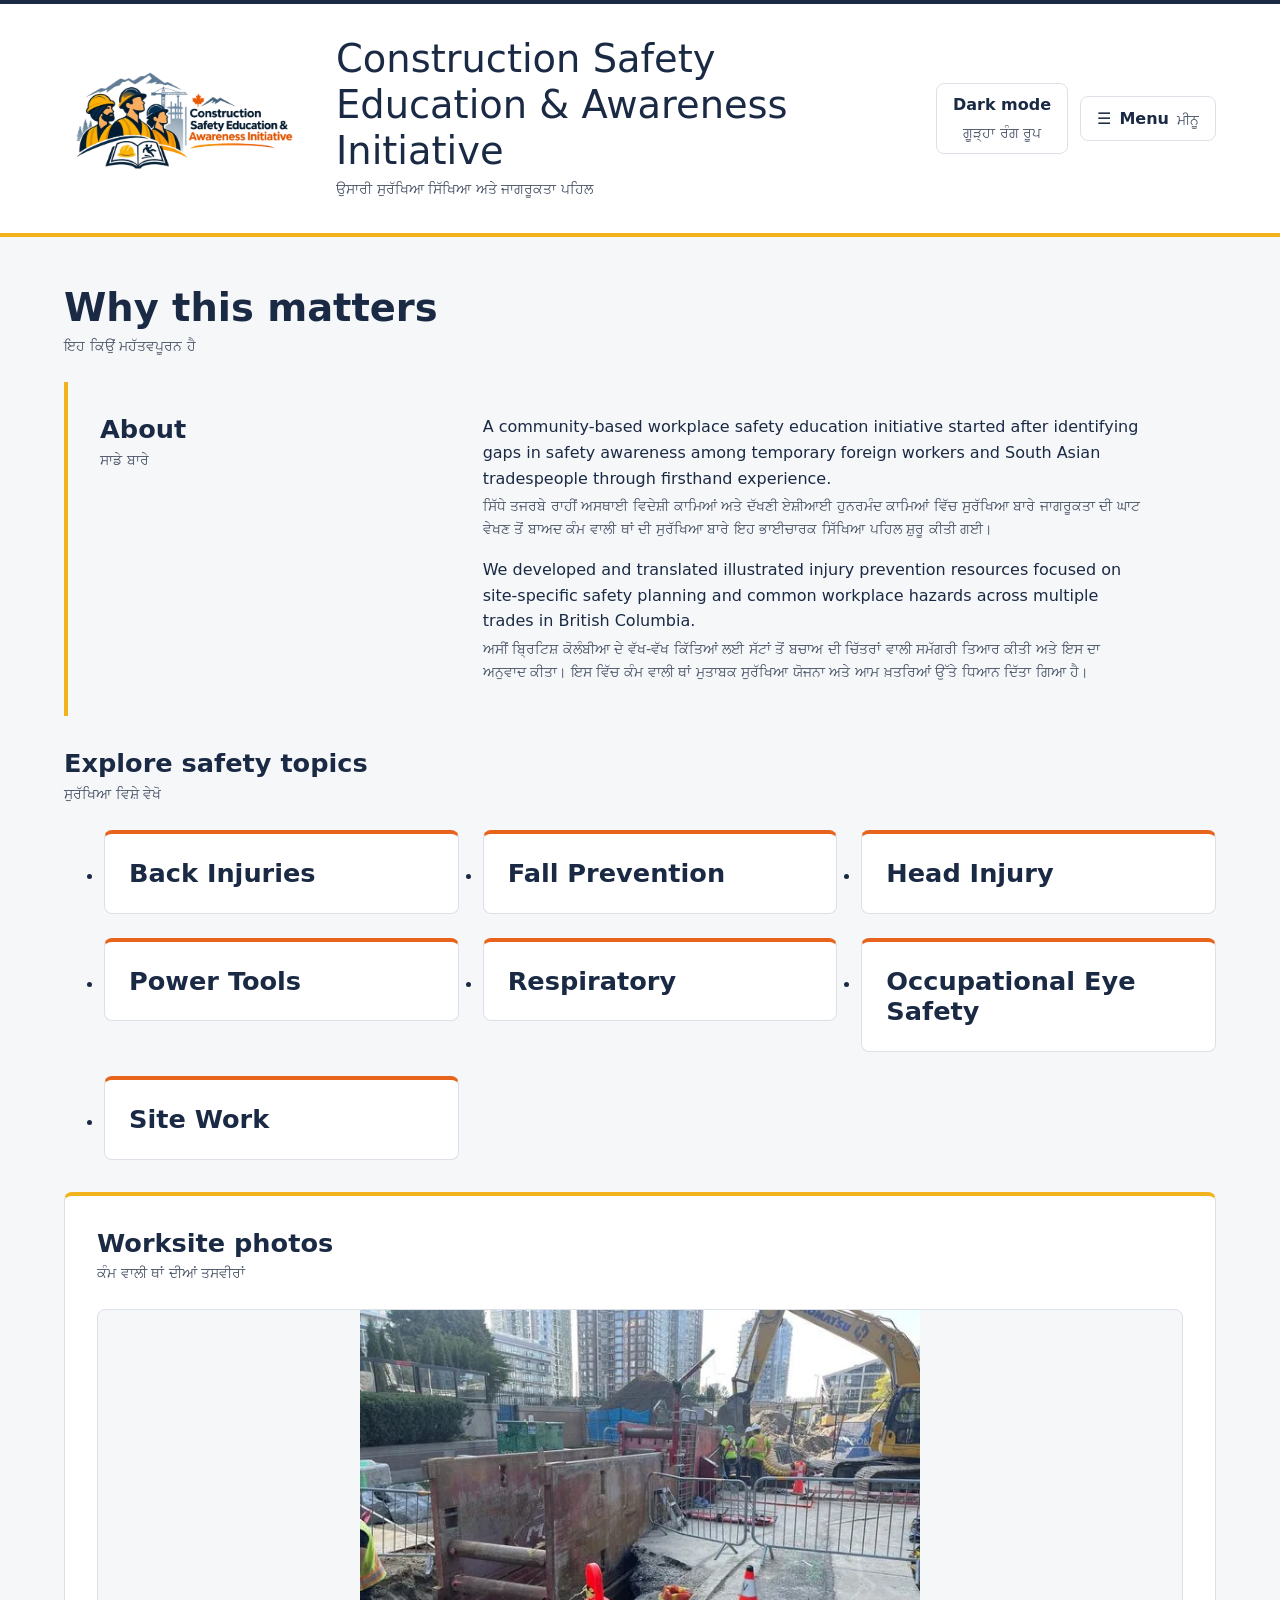
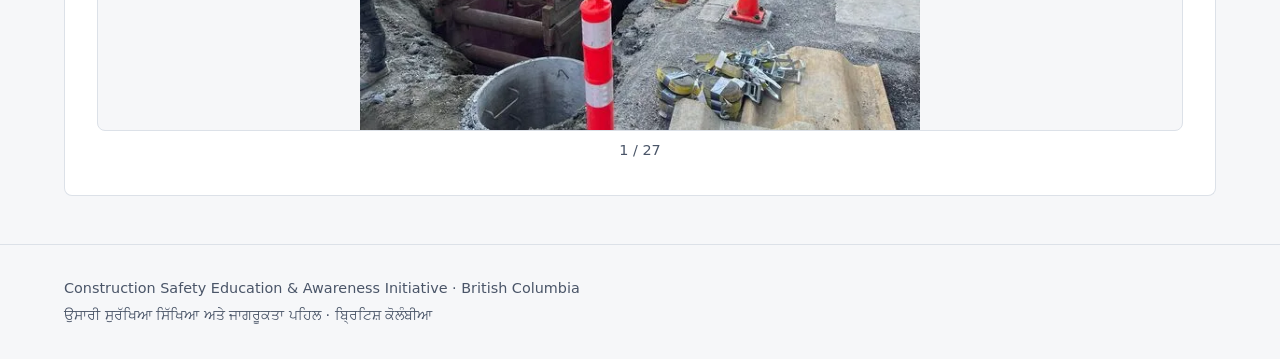
==== commit f204c3bc: "Home page with intro, topic boxes and photo carousel; hamburger menu; one page per topic with the ha" ====
--- a/index.html
+++ b/index.html
@@ -3,40 +3,36 @@
 <head>
   <meta charset="utf-8">
   <meta name="viewport" content="width=device-width, initial-scale=1">
-  <title lang="pa">Construction Safety Education &amp; Awareness Initiative | ਉਸਾਰੀ ਸੁਰੱਖਿਆ ਸਿੱਖਿਆ ਅਤੇ ਜਾਗਰੂਕਤਾ ਪਹਿਲ</title>
+  <title>Why this matters | Construction Safety Education &amp; Awareness Initiative</title>
   <link rel="icon" type="image/png" sizes="32x32" href="images/favicon-32.png">
   <link rel="apple-touch-icon" href="images/apple-touch-icon.png">
-  <link rel="stylesheet" href="css/style.css?v=20261118c">
+  <link rel="stylesheet" href="css/style.css?v=20261118d">
 </head>
 <body>
   <header class="site-header">
     <div class="container header-inner">
-      <img
-        src="images/logo-small.webp"
-        srcset="images/logo-small.webp 1x, images/logo.webp 2x"
-        alt="Construction Safety Education &amp; Awareness Initiative logo"
-        class="site-logo"
-        width="600"
-        height="307"
-      >
-      <h1 class="site-title">Construction Safety Education &amp; Awareness Initiative<span class="pa" lang="pa">ਉਸਾਰੀ ਸੁਰੱਖਿਆ ਸਿੱਖਿਆ ਅਤੇ ਜਾਗਰੂਕਤਾ ਪਹਿਲ</span></h1>
-      <button type="button" id="theme-toggle" aria-pressed="false" hidden>Dark mode<span class="pa" lang="pa">ਗੂੜ੍ਹਾ ਰੰਗ ਰੂਪ</span></button>
+      <a href="index.html" aria-label="Construction Safety Education &amp; Awareness Initiative home"><img src="images/logo-small.webp" srcset="images/logo-small.webp 1x, images/logo.webp 2x" alt="Construction Safety Education &amp; Awareness Initiative logo" class="site-logo" width="600" height="307"></a>
+      <a class="site-title" href="index.html">Construction Safety Education &amp; Awareness Initiative<span class="pa" lang="pa">ਉਸਾਰੀ ਸੁਰੱਖਿਆ ਸਿੱਖਿਆ ਅਤੇ ਜਾਗਰੂਕਤਾ ਪਹਿਲ</span></a>
+      <div class="header-actions">
+        <button type="button" id="theme-toggle" aria-pressed="false" hidden>Dark mode<span class="pa" lang="pa">ਗੂੜ੍ਹਾ ਰੰਗ ਰੂਪ</span></button>
+        <button type="button" id="menu-toggle" aria-expanded="false" aria-controls="site-nav"><span aria-hidden="true">☰</span> Menu<span class="pa" lang="pa">ਮੀਨੂ</span></button>
+      </div>
     </div>
-    <nav class="container" aria-label="Main navigation / ਮੁੱਖ ਨੈਵੀਗੇਸ਼ਨ">
+    <nav id="site-nav" class="container site-nav" aria-label="Main navigation / ਮੁੱਖ ਨੈਵੀਗੇਸ਼ਨ">
       <ul>
-          <li><a href="#about">About</a></li>
-          <li><a href="#back-injuries">Back Injuries</a></li>
-          <li><a href="#fall-prevention">Fall Prevention</a></li>
-          <li><a href="#head-injury">Head Injury</a></li>
-          <li><a href="#power-tools">Power Tools</a></li>
-          <li><a href="#respiratory">Respiratory</a></li>
-          <li><a href="#eye-safety">Occupational Eye Safety</a></li>
-          <li><a href="#site-work">Site Work<span class="pa" lang="pa">ਉਸਾਰੀ ਵਾਲੀ ਥਾਂ ਦਾ ਕੰਮ</span></a></li>
+        <li><a href="index.html" aria-current="page">Home</a></li>
+        <li><a href="back-injuries.html">Back Injuries</a></li>
+        <li><a href="fall-prevention.html">Fall Prevention</a></li>
+        <li><a href="head-injury.html">Head Injury</a></li>
+        <li><a href="power-tools.html">Power Tools</a></li>
+        <li><a href="respiratory.html">Respiratory</a></li>
+        <li><a href="eye-safety.html">Occupational Eye Safety</a></li>
+        <li><a href="site-work.html">Site Work</a></li>
       </ul>
     </nav>
   </header>
-
   <main class="container">
+    <h1 class="topic-heading">Why this matters<span class="pa" lang="pa">ਇਹ ਕਿਉਂ ਮਹੱਤਵਪੂਰਨ ਹੈ</span></h1>
     <section id="about" aria-labelledby="about-heading">
       <h2 id="about-heading">About<span class="pa" lang="pa">ਸਾਡੇ ਬਾਰੇ</span></h2>
       <div class="about-text">
@@ -44,210 +40,57 @@
         <p>We developed and translated illustrated injury prevention resources focused on site-specific safety planning and common workplace hazards across multiple trades in British Columbia.<span class="pa" lang="pa">ਅਸੀਂ ਬ੍ਰਿਟਿਸ਼ ਕੋਲੰਬੀਆ ਦੇ ਵੱਖ-ਵੱਖ ਕਿੱਤਿਆਂ ਲਈ ਸੱਟਾਂ ਤੋਂ ਬਚਾਅ ਦੀ ਚਿੱਤਰਾਂ ਵਾਲੀ ਸਮੱਗਰੀ ਤਿਆਰ ਕੀਤੀ ਅਤੇ ਇਸ ਦਾ ਅਨੁਵਾਦ ਕੀਤਾ। ਇਸ ਵਿੱਚ ਕੰਮ ਵਾਲੀ ਥਾਂ ਮੁਤਾਬਕ ਸੁਰੱਖਿਆ ਯੋਜਨਾ ਅਤੇ ਆਮ ਖ਼ਤਰਿਆਂ ਉੱਤੇ ਧਿਆਨ ਦਿੱਤਾ ਗਿਆ ਹੈ।</span></p>
       </div>
     </section>
-
-    <section id="back-injuries" class="topic" aria-labelledby="back-injuries-heading">
-      <div class="topic-guide">
-        <h2 id="back-injuries-heading">Back Injuries<span class="pa" lang="pa">ਪਿੱਠ ਦੀਆਂ ਸੱਟਾਂ, ਸੁਰੱਖਿਅਤ ਭਾਰ ਚੁੱਕਣਾ ਅਤੇ ਮਾਸਪੇਸ਼ੀਆਂ-ਜੋੜਾਂ ਦੀ ਸਿਹਤ</span></h2>
-        <ul class="topic-points">
-          <li>Use carts, dollies, hoists, and other mechanical aids when possible.<span class="pa" lang="pa">ਸੰਭਵ ਹੋਵੇ ਤਾਂ ਟਰਾਲੀ, ਡੌਲੀ, ਹੋਇਸਟ ਜਾਂ ਮਸ਼ੀਨੀ ਮਦਦ ਵਰਤੋ।</span></li>
-          <li>Reduce the weight of loads by dividing materials into smaller portions.<span class="pa" lang="pa">ਸਮਾਨ ਛੋਟੇ ਹਿੱਸਿਆਂ ਵਿੱਚ ਵੰਡ ਕੇ ਭਾਰ ਘਟਾਓ।</span></li>
-          <li>Plan where materials will be placed before lifting.<span class="pa" lang="pa">ਚੁੱਕਣ ਤੋਂ ਪਹਿਲਾਂ ਰੱਖਣ ਦੀ ਥਾਂ ਤੈਅ ਕਰੋ।</span></li>
-        </ul>
-        <div class="handout-links">
-          <a class="btn btn-en" href="handouts/back-injuries-en.pdf" download>English<span class="pa" lang="pa">ਅੰਗਰੇਜ਼ੀ</span></a>
-          <a class="btn btn-pa" href="handouts/back-injuries-pa.pdf" download>Punjabi<span class="pa" lang="pa">ਪੰਜਾਬੀ</span></a>
-        </div>
-      </div>
-      <div class="slideshow" role="group" aria-roledescription="carousel / ਤਸਵੀਰਾਂ ਦੀ ਲੜੀ" aria-label="Back Injuries photos">
-        <div class="slideshow-stage">
-          <ul class="slides">
-            <li class="is-active"><a class="photo-link" href="images/photo-10.webp" data-pa="ਸਕਿਡ-ਸਟੀਅਰ ਲੋਡਰ ਅਤੇ ਸਟੀਲ ਦੇ ਖੰਭੇ ਕੋਲ ਬੇਲਚੇ ਨਾਲ ਕੰਮ ਕਰਦੇ ਕਾਮੇ"><img src="images/photo-10-thumb.webp" alt="Workers shovelling beside a skid-steer loader and steel post" loading="lazy" width="600" height="330"></a></li>
-            <li><a class="photo-link" href="images/photo-19.webp" data-pa="ਛੋਟੀ ਖੁਦਾਈ ਮਸ਼ੀਨ ਕੋਲ ਬੇਲਚੇ ਨਾਲ ਕੰਮ ਕਰਦਾ ਕਾਮਾ"><img src="images/photo-19-thumb.webp" alt="Worker shovelling beside a compact excavator" loading="lazy" width="600" height="1103"></a></li>
-            <li><a class="photo-link" href="images/photo-27.webp" data-pa="ਕੰਕਰੀਟ ਪਾਉਣ ਵਾਲੀ ਨਾਲੀ ਕੋਲ ਸਾਂਚੇ ਉੱਤੇ ਝੁਕਿਆ ਕਾਮਾ"><img src="images/photo-27-thumb.webp" alt="Worker leaning over concrete formwork beside a delivery chute" loading="lazy" width="600" height="450"></a></li>
-          </ul>
-          <button type="button" class="slideshow-arrow slideshow-prev" aria-label="Previous Back Injuries photo" hidden><span aria-hidden="true">&lt;</span></button>
-          <button type="button" class="slideshow-arrow slideshow-next" aria-label="Next Back Injuries photo" hidden><span aria-hidden="true">&gt;</span></button>
-        </div>
-        <div class="slideshow-counter" aria-live="polite">1 / 3</div>
-      </div>
-    </section>
-
-    <section id="fall-prevention" class="topic" aria-labelledby="fall-prevention-heading">
-      <div class="topic-guide">
-        <h2 id="fall-prevention-heading">Fall Prevention<span class="pa" lang="pa">ਡਿੱਗਣ ਤੋਂ ਬਚਾਅ ਅਤੇ ਪੌੜੀ ਦੀ ਸੁਰੱਖਿਆ</span></h2>
-        <ul class="topic-points">
-          <li>Inspect ladders, scaffolds, and work platforms before use.<span class="pa" lang="pa">ਵਰਤੋਂ ਤੋਂ ਪਹਿਲਾਂ ਪੌੜੀਆਂ, ਸਕੈਫੋਲਡ ਅਤੇ ਪਲੇਟਫਾਰਮ ਜਾਂਚੋ।</span></li>
-          <li>Keep walkways clear of tools, debris, and loose materials.<span class="pa" lang="pa">ਰਸਤਿਆਂ ਤੋਂ ਔਜ਼ਾਰ, ਮਲਬਾ ਅਤੇ ਸਮਾਨ ਹਟਾਓ।</span></li>
-          <li>Use guardrails or appropriate fall protection where required.<span class="pa" lang="pa">ਲੋੜ ਅਨੁਸਾਰ ਰੇਲਿੰਗ ਜਾਂ ਡਿੱਗਣ ਤੋਂ ਬਚਾਅ ਦਾ ਸਾਜ਼ ਵਰਤੋ।</span></li>
-        </ul>
-        <div class="handout-links">
-          <a class="btn btn-en" href="handouts/fall-prevention-en.pdf" download>English<span class="pa" lang="pa">ਅੰਗਰੇਜ਼ੀ</span></a>
-          <a class="btn btn-pa" href="handouts/fall-prevention-pa.pdf" download>Punjabi<span class="pa" lang="pa">ਪੰਜਾਬੀ</span></a>
-        </div>
-      </div>
-      <div class="slideshow" role="group" aria-roledescription="carousel / ਤਸਵੀਰਾਂ ਦੀ ਲੜੀ" aria-label="Fall Prevention photos">
-        <div class="slideshow-stage">
-          <ul class="slides">
-            <li class="is-active"><a class="photo-link" href="images/photo-12.webp" data-pa="ਸਟੀਲ ਦੇ ਸਹਾਰਿਆਂ ਅਤੇ ਪੀਲੀਆਂ ਰੇਲਿੰਗਾਂ ਵਾਲੀ ਖੁੱਲ੍ਹੀ ਖੁਦਾਈ"><img src="images/photo-12-thumb.webp" alt="Open excavation with steel shoring and yellow railings" loading="lazy" width="600" height="450"></a></li>
-            <li><a class="photo-link" href="images/photo-09.webp" data-pa="ਛੱਤ ਉੱਤੇ ਢਾਂਚੇ ਕੋਲ ਹਾਰਨੈੱਸ ਪਹਿਨ ਕੇ ਡ੍ਰਿੱਲ ਵਰਤਦਾ ਕਾਮਾ"><img src="images/photo-09-thumb.webp" alt="Worker wearing a harness using a drill beside a rooftop structure" loading="lazy" width="600" height="800"></a></li>
-            <li><a class="photo-link" href="images/photo-01.webp" data-pa="ਸੜਕ ਦੀ ਸਹਾਰਿਆਂ ਵਾਲੀ ਖੁਦਾਈ ਅਤੇ ਖੁਦਾਈ ਮਸ਼ੀਨ ਕੋਲ ਕਾਮੇ"><img src="images/photo-01-thumb.webp" alt="Workers beside a shored street excavation and excavator" loading="lazy" width="600" height="450"></a></li>
-            <li><a class="photo-link" href="images/photo-07.webp" data-pa="ਖਿਤਿਜੀ ਸਟੀਲ ਦੇ ਸਹਾਰਿਆਂ ਵਾਲੀ ਖਾਈ ਵਿੱਚ ਕਾਮੇ ਅਤੇ ਪੌੜੀਆਂ"><img src="images/photo-07-thumb.webp" alt="Workers and ladders inside a trench with horizontal steel braces" loading="lazy" width="600" height="450"></a></li>
-            <li><a class="photo-link" href="images/photo-14.webp" data-pa="ਘਰ ਦੀ ਛੱਤ ਉੱਤੇ ਹਾਰਨੈੱਸ ਪਹਿਨੇ ਦੋ ਕਾਮੇ"><img src="images/photo-14-thumb.webp" alt="Two workers wearing harnesses on a house roof" loading="lazy" width="600" height="800"></a></li>
-            <li><a class="photo-link" href="images/photo-16.webp" data-pa="ਉੱਚੇ ਪਲੇਟਫਾਰਮ ਉੱਤੇ ਹਾਰਨੈੱਸ ਪਹਿਨ ਕੇ ਖਿੜਕੀ ਲਗਾਉਂਦੇ ਦੋ ਕਾਮੇ"><img src="images/photo-16-thumb.webp" alt="Two workers wearing harnesses positioning a window on an elevated platform" loading="lazy" width="600" height="793"></a></li>
-            <li><a class="photo-link" href="images/photo-17.webp" data-pa="ਸਟੀਲ ਦੇ ਸਹਾਰਿਆਂ ਵਾਲੀ ਡੂੰਘੀ ਖੁਦਾਈ"><img src="images/photo-17-thumb.webp" alt="Deep excavation with steel shoring and horizontal braces" loading="lazy" width="600" height="450"></a></li>
-            <li><a class="photo-link" href="images/photo-18.webp" data-pa="ਹੋਜ਼ਾਂ ਅਤੇ ਸੜਕ ਦੀ ਖੁਦਾਈ ਕੋਲ ਸਾਜ਼ ਸੰਭਾਲਦਾ ਕਾਮਾ"><img src="images/photo-18-thumb.webp" alt="Worker handling equipment beside hoses and a street excavation" loading="lazy" width="600" height="450"></a></li>
-            <li><a class="photo-link" href="images/photo-20.webp" data-pa="ਪੁਲ ਦੀਆਂ ਰੇਲਿੰਗਾਂ ਕੋਲ ਸਰੀਏ ਵਾਲੇ ਡੈੱਕ ਉੱਤੇ ਕਾਮੇ"><img src="images/photo-20-thumb.webp" alt="Workers on a reinforcing steel deck beside bridge railings" loading="lazy" width="600" height="450"></a></li>
-            <li><a class="photo-link" href="images/photo-22.webp" data-pa="ਬਜਰੀ ਨਾਲ ਭਰੀ ਖੁਦਾਈ ਕੋਲ ਬੇਲਚਾ ਫੜਿਆ ਕਾਮਾ"><img src="images/photo-22-thumb.webp" alt="Worker holding a shovel beside a gravel-filled excavation" loading="lazy" width="600" height="450"></a></li>
-          </ul>
-          <button type="button" class="slideshow-arrow slideshow-prev" aria-label="Previous Fall Prevention photo" hidden><span aria-hidden="true">&lt;</span></button>
-          <button type="button" class="slideshow-arrow slideshow-next" aria-label="Next Fall Prevention photo" hidden><span aria-hidden="true">&gt;</span></button>
-        </div>
-        <div class="slideshow-counter" aria-live="polite">1 / 10</div>
-      </div>
-    </section>
-
-    <section id="head-injury" class="topic" aria-labelledby="head-injury-heading">
-      <div class="topic-guide">
-        <h2 id="head-injury-heading">Head Injury<span class="pa" lang="pa">ਸਿਰ ਦੀਆਂ ਸੱਟਾਂ ਤੋਂ ਬਚਾਅ ਅਤੇ ਹਾਰਡ ਹੈਟ ਦੀ ਸੁਰੱਖਿਆ</span></h2>
-        <ul class="topic-points">
-          <li>Wear approved head protection wherever required.<span class="pa" lang="pa">ਜਿੱਥੇ ਲੋੜ ਹੋਵੇ ਮਨਜ਼ੂਰਸ਼ੁਦਾ ਸਿਰ ਸੁਰੱਖਿਆ ਪਹਿਨੋ।</span></li>
-          <li>Inspect helmets before each use.<span class="pa" lang="pa">ਹਰ ਵਰਤੋਂ ਤੋਂ ਪਹਿਲਾਂ ਹੈਲਮੇਟ ਜਾਂਚੋ।</span></li>
-          <li>Keep clear of suspended loads and moving machinery.<span class="pa" lang="pa">ਲਟਕਦੇ ਭਾਰ ਅਤੇ ਚੱਲਦੀਆਂ ਮਸ਼ੀਨਾਂ ਤੋਂ ਦੂਰ ਰਹੋ।</span></li>
-        </ul>
-        <div class="handout-links">
-          <a class="btn btn-en" href="handouts/head-injury-en.pdf" download>English<span class="pa" lang="pa">ਅੰਗਰੇਜ਼ੀ</span></a>
-          <a class="btn btn-pa" href="handouts/head-injury-pa.pdf" download>Punjabi<span class="pa" lang="pa">ਪੰਜਾਬੀ</span></a>
-        </div>
-      </div>
-      <div class="slideshow" role="group" aria-roledescription="carousel / ਤਸਵੀਰਾਂ ਦੀ ਲੜੀ" aria-label="Head Injury photos">
-        <div class="slideshow-stage">
-          <ul class="slides">
-            <li class="is-active"><a class="photo-link" href="images/photo-03.webp" data-pa="ਸਹਾਰਿਆਂ ਵਾਲੀ ਖਾਈ ਵਿੱਚ ਪਾਈਪ ਕੋਲ ਕਾਮਾ"><img src="images/photo-03-thumb.webp" alt="Worker beside a pipe inside a braced trench" loading="lazy" width="600" height="450"></a></li>
-            <li><a class="photo-link" href="images/photo-06.webp" data-pa="ਕਾਮਿਆਂ ਅਤੇ ਪੌੜੀ ਵਾਲੀ ਖਾਈ ਉੱਤੇ ਖੁਦਾਈ ਮਸ਼ੀਨ ਦੀ ਬਾਲਟੀ"><img src="images/photo-06-thumb.webp" alt="Excavator bucket above a braced trench with workers and a ladder" loading="lazy" width="600" height="450"></a></li>
-            <li><a class="photo-link" href="images/photo-13.webp" data-pa="ਵੱਡੇ ਪਾਈਪ ਕੋਲ ਕਾਮੇ ਅਤੇ ਸਿੱਧਾ ਖੰਭਾ ਲਗਾਉਂਦੀ ਖੁਦਾਈ ਮਸ਼ੀਨ"><img src="images/photo-13-thumb.webp" alt="Workers beside a large pipe as an excavator positions a vertical post" loading="lazy" width="600" height="450"></a></li>
-            <li><a class="photo-link" href="images/photo-26.webp" data-pa="ਲਟਕਦੇ ਲੱਕੜ ਦੇ ਗੱਠੇ ਹੇਠਾਂ ਲੱਕੜ ਦੇ ਢਾਂਚੇ ਉੱਤੇ ਕਾਮੇ"><img src="images/photo-26-thumb.webp" alt="Workers on timber framing beneath a suspended bundle of lumber" loading="lazy" width="600" height="322"></a></li>
-          </ul>
-          <button type="button" class="slideshow-arrow slideshow-prev" aria-label="Previous Head Injury photo" hidden><span aria-hidden="true">&lt;</span></button>
-          <button type="button" class="slideshow-arrow slideshow-next" aria-label="Next Head Injury photo" hidden><span aria-hidden="true">&gt;</span></button>
-        </div>
-        <div class="slideshow-counter" aria-live="polite">1 / 4</div>
-      </div>
-    </section>
-
-    <section id="power-tools" class="topic" aria-labelledby="power-tools-heading">
-      <div class="topic-guide">
-        <h2 id="power-tools-heading">Power Tools<span class="pa" lang="pa">ਬਿਜਲੀ ਵਾਲੇ ਔਜ਼ਾਰ ਅਤੇ ਮਸ਼ੀਨਾਂ ਦੀ ਸੁਰੱਖਿਆ</span></h2>
-        <ul class="topic-points">
-          <li>Inspect tools, guards, blades, discs, and cords before use.<span class="pa" lang="pa">ਵਰਤੋਂ ਤੋਂ ਪਹਿਲਾਂ ਔਜ਼ਾਰ, ਗਾਰਡ, ਬਲੇਡ, ਡਿਸਕ ਅਤੇ ਤਾਰਾਂ ਜਾਂਚੋ।</span></li>
-          <li>Never remove or bypass safety guards.<span class="pa" lang="pa">ਸੁਰੱਖਿਆ ਗਾਰਡ ਕਦੇ ਨਾ ਹਟਾਓ ਜਾਂ ਬੇਅਸਰ ਕਰੋ।</span></li>
-          <li>Secure work materials using appropriate clamps or supports.<span class="pa" lang="pa">ਕੰਮ ਵਾਲੀ ਚੀਜ਼ ਨੂੰ ਢੁਕਵੇਂ ਕਲੈਂਪ ਨਾਲ ਕੱਸੋ।</span></li>
-        </ul>
-        <div class="handout-links">
-          <a class="btn btn-en" href="handouts/power-tools-en.pdf" download>English<span class="pa" lang="pa">ਅੰਗਰੇਜ਼ੀ</span></a>
-          <a class="btn btn-pa" href="handouts/power-tools-pa.pdf" download>Punjabi<span class="pa" lang="pa">ਪੰਜਾਬੀ</span></a>
-        </div>
-      </div>
-      <div class="slideshow" role="group" aria-roledescription="carousel / ਤਸਵੀਰਾਂ ਦੀ ਲੜੀ" aria-label="Power Tools photos">
-        <div class="slideshow-stage">
-          <ul class="slides">
-            <li class="is-active"><a class="photo-link" href="images/photo-02.webp" data-pa="ਖਾਈ ਦੀ ਪੌੜੀ ਉੱਪਰ ਪਾਈਪਾਂ ਕੋਲ ਬੈਠਾ ਕਾਮਾ"><img src="images/photo-02-thumb.webp" alt="Worker crouching beside pipes above a trench ladder" loading="lazy" width="600" height="450"></a></li>
-            <li><a class="photo-link" href="images/photo-05.webp" data-pa="ਕੰਕਰੀਟ ਦੀ ਨਾਲੀ ਕੋਲ ਲੱਕੜ ਦੇ ਸਾਂਚੇ ਦੁਆਲੇ ਕਾਮੇ"><img src="images/photo-05-thumb.webp" alt="Workers gathered around timber formwork beside a concrete chute" loading="lazy" width="600" height="450"></a></li>
-          </ul>
-          <button type="button" class="slideshow-arrow slideshow-prev" aria-label="Previous Power Tools photo" hidden><span aria-hidden="true">&lt;</span></button>
-          <button type="button" class="slideshow-arrow slideshow-next" aria-label="Next Power Tools photo" hidden><span aria-hidden="true">&gt;</span></button>
-        </div>
-        <div class="slideshow-counter" aria-live="polite">1 / 2</div>
-      </div>
-    </section>
-
-    <section id="respiratory" class="topic" aria-labelledby="respiratory-heading">
-      <div class="topic-guide">
-        <h2 id="respiratory-heading">Respiratory<span class="pa" lang="pa">ਸਾਹ ਦੀ ਸੁਰੱਖਿਆ: ਧੂੜ, ਸਿਲਿਕਾ ਅਤੇ ਐਸਬੈਸਟਸ</span></h2>
-        <ul class="topic-points">
-          <li>Identify potential airborne hazards before starting work.<span class="pa" lang="pa">ਕੰਮ ਤੋਂ ਪਹਿਲਾਂ ਹਵਾ ਦੇ ਸੰਭਾਵੀ ਖ਼ਤਰੇ ਪਛਾਣੋ।</span></li>
-          <li>Use wet cutting methods or effective dust extraction where appropriate.<span class="pa" lang="pa">ਢੁਕਵੇਂ ਕੰਮ ਵਿੱਚ ਪਾਣੀ ਨਾਲ ਕੱਟੋ ਜਾਂ ਧੂੜ ਖਿੱਚਣ ਵਾਲਾ ਸਾਜ਼ ਵਰਤੋ।</span></li>
-          <li>Never disturb suspected asbestos-containing materials without the required assessment, training, and controls.<span class="pa" lang="pa">ਜਾਂਚ, ਸਿਖਲਾਈ ਅਤੇ ਕੰਟਰੋਲ ਤੋਂ ਬਿਨਾਂ ਸ਼ੱਕੀ ਐਸਬੈਸਟਸ ਵਾਲੀ ਚੀਜ਼ ਨਾ ਛੇੜੋ।</span></li>
-        </ul>
-        <div class="handout-links">
-          <a class="btn btn-en" href="handouts/respiratory-en.pdf" download>English<span class="pa" lang="pa">ਅੰਗਰੇਜ਼ੀ</span></a>
-          <a class="btn btn-pa" href="handouts/respiratory-pa.pdf" download>Punjabi<span class="pa" lang="pa">ਪੰਜਾਬੀ</span></a>
-        </div>
-      </div>
-      <div class="slideshow" role="group" aria-roledescription="carousel / ਤਸਵੀਰਾਂ ਦੀ ਲੜੀ" aria-label="Respiratory photos">
-        <div class="slideshow-stage">
-          <ul class="slides">
-            <li class="is-active"><a class="photo-link" href="images/photo-08.webp" data-pa="ਧੂੜ ਵਾਲੀ ਸੜਕ ਉੱਤੇ ਔਜ਼ਾਰ ਵਰਤਦੇ ਕਾਮੇ"><img src="images/photo-08-thumb.webp" alt="Workers using tools on a dusty street surface" loading="lazy" width="600" height="450"></a></li>
-            <li><a class="photo-link" href="images/photo-11.webp" data-pa="ਸੜਕ ਦੀ ਖੁਦਾਈ ਕੋਲ ਵੈਕਿਊਮ ਟਰੱਕ ਦੀ ਹੋਜ਼ ਨਾਲ ਕਾਮੇ"><img src="images/photo-11-thumb.webp" alt="Workers beside a vacuum truck hose at a street excavation" loading="lazy" width="600" height="450"></a></li>
-            <li><a class="photo-link" href="images/photo-15.webp" data-pa="ਖਾਈ ਦੀਆਂ ਰੋਕਾਂ ਅਤੇ ਪੀਲੀ ਹਵਾਦਾਰੀ ਨਾਲੀ ਕੋਲ ਕਾਮੇ"><img src="images/photo-15-thumb.webp" alt="Workers beside trench barriers and yellow ventilation ducting" loading="lazy" width="600" height="450"></a></li>
-            <li><a class="photo-link" href="images/photo-23.webp" data-pa="ਹਵਾਦਾਰੀ ਨਾਲੀ ਵਾਲੀ ਸਟੀਲ ਦੇ ਸਹਾਰਿਆਂ ਵਾਲੀ ਖੁਦਾਈ ਅਤੇ ਨੇੜੇ ਕਾਮੇ"><img src="images/photo-23-thumb.webp" alt="Steel-braced excavation with ventilation ducting and workers nearby" loading="lazy" width="600" height="450"></a></li>
-          </ul>
-          <button type="button" class="slideshow-arrow slideshow-prev" aria-label="Previous Respiratory photo" hidden><span aria-hidden="true">&lt;</span></button>
-          <button type="button" class="slideshow-arrow slideshow-next" aria-label="Next Respiratory photo" hidden><span aria-hidden="true">&gt;</span></button>
-        </div>
-        <div class="slideshow-counter" aria-live="polite">1 / 4</div>
-      </div>
-    </section>
-
-    <section id="eye-safety" class="topic" aria-labelledby="eye-safety-heading">
-      <div class="topic-guide">
-        <h2 id="eye-safety-heading">Occupational Eye Safety<span class="pa" lang="pa">ਕੰਮ ਦੌਰਾਨ ਅੱਖਾਂ ਦੀ ਸੁਰੱਖਿਆ</span></h2>
-        <ul class="topic-points">
-          <li>Choose protective eyewear suited to the task and hazard.<span class="pa" lang="pa">ਕੰਮ ਅਤੇ ਖ਼ਤਰੇ ਮੁਤਾਬਕ ਸੁਰੱਖਿਆ ਐਨਕ ਚੁਣੋ।</span></li>
-          <li>Inspect eyewear for cracks, scratches, or other damage before use.<span class="pa" lang="pa">ਵਰਤੋਂ ਤੋਂ ਪਹਿਲਾਂ ਐਨਕ ਵਿੱਚ ਤਰੇੜਾਂ, ਖਰੋਚਾਂ ਜਾਂ ਹੋਰ ਨੁਕਸਾਨ ਚੈੱਕ ਕਰੋ।</span></li>
-          <li>Never remove eye protection while exposed to a hazard.<span class="pa" lang="pa">ਖ਼ਤਰੇ ਵਾਲੀ ਥਾਂ ਉੱਤੇ ਸੁਰੱਖਿਆ ਐਨਕ ਕਦੇ ਨਾ ਉਤਾਰੋ।</span></li>
-        </ul>
-        <div class="handout-links">
-          <a class="btn btn-en" href="handouts/eye-safety-en.pdf" download>English<span class="pa" lang="pa">ਅੰਗਰੇਜ਼ੀ</span></a>
-          <a class="btn btn-pa" href="handouts/eye-safety-pa.pdf" download>Punjabi<span class="pa" lang="pa">ਪੰਜਾਬੀ</span></a>
-        </div>
-      </div>
-      <div class="slideshow" role="group" aria-roledescription="carousel / ਤਸਵੀਰਾਂ ਦੀ ਲੜੀ" aria-label="Occupational Eye Safety photos">
-        <div class="slideshow-stage">
-          <ul class="slides">
-            <li class="is-active"><a class="photo-link" href="images/photo-21.webp" data-pa="ਖੁਦਾਈ ਕੋਲ ਲੱਕੜ ਦੇ ਸਾਂਚੇ ਵਿੱਚ ਕੰਕਰੀਟ ਪਾਉਂਦੇ ਕਾਮੇ"><img src="images/photo-21-thumb.webp" alt="Workers placing concrete into timber formwork beside an excavation" loading="lazy" width="600" height="450"></a></li>
-            <li><a class="photo-link" href="images/photo-24.webp" data-pa="ਨਾਲੀ ਤੋਂ ਲੱਕੜ ਦੇ ਸਾਂਚੇ ਵਿੱਚ ਕੰਕਰੀਟ ਪਾਉਂਦੇ ਕਾਮੇ"><img src="images/photo-24-thumb.webp" alt="Workers guiding concrete from a chute into timber formwork" loading="lazy" width="600" height="450"></a></li>
-          </ul>
-          <button type="button" class="slideshow-arrow slideshow-prev" aria-label="Previous Occupational Eye Safety photo" hidden><span aria-hidden="true">&lt;</span></button>
-          <button type="button" class="slideshow-arrow slideshow-next" aria-label="Next Occupational Eye Safety photo" hidden><span aria-hidden="true">&gt;</span></button>
-        </div>
-        <div class="slideshow-counter" aria-live="polite">1 / 2</div>
-      </div>
-    </section>
-
-    <section id="site-work" class="topic" aria-labelledby="site-work-heading">
-      <h2 id="site-work-heading">Site Work<span class="pa" lang="pa">ਉਸਾਰੀ ਵਾਲੀ ਥਾਂ ਦਾ ਕੰਮ</span></h2>
-      <div class="slideshow" role="group" aria-roledescription="carousel / ਤਸਵੀਰਾਂ ਦੀ ਲੜੀ" aria-label="Site Work photos">
-        <div class="slideshow-stage">
-          <ul class="slides">
-            <li class="is-active"><a class="photo-link" href="images/photo-04.webp" data-pa="ਸ਼ਹਿਰ ਦੀ ਸੜਕ ਉੱਤੇ ਕੰਕਰੀਟ ਦੇ ਕਿਨਾਰੇ ਦੇ ਸਾਂਚਿਆਂ ਨਾਲ ਕਾਮੇ"><img src="images/photo-04-thumb.webp" alt="Workers along concrete curb forms on a city street" loading="lazy" width="600" height="450"></a></li>
-            <li><a class="photo-link" href="images/photo-25.webp" data-pa="ਰਾਤ ਨੂੰ ਕੰਕਰੀਟ ਪਾਉਣ ਵੇਲੇ ਕੰਕਰੀਟ ਟਰੱਕ ਕੋਲ ਕਾਮੇ"><img src="images/photo-25-thumb.webp" alt="Workers beside a concrete truck during a nighttime pour" loading="lazy" width="600" height="450"></a></li>
-          </ul>
-          <button type="button" class="slideshow-arrow slideshow-prev" aria-label="Previous Site Work photo" hidden><span aria-hidden="true">&lt;</span></button>
-          <button type="button" class="slideshow-arrow slideshow-next" aria-label="Next Site Work photo" hidden><span aria-hidden="true">&gt;</span></button>
-        </div>
-        <div class="slideshow-counter" aria-live="polite">1 / 2</div>
+    <section aria-labelledby="topics-heading"><h2 id="topics-heading">Explore safety topics<span class="pa" lang="pa">ਸੁਰੱਖਿਆ ਵਿਸ਼ੇ ਵੇਖੋ</span></h2><ul class="topic-grid">
+        <li><a class="topic-card" href="back-injuries.html"><span class="topic-card-title">Back Injuries</span></a></li>
+        <li><a class="topic-card" href="fall-prevention.html"><span class="topic-card-title">Fall Prevention</span></a></li>
+        <li><a class="topic-card" href="head-injury.html"><span class="topic-card-title">Head Injury</span></a></li>
+        <li><a class="topic-card" href="power-tools.html"><span class="topic-card-title">Power Tools</span></a></li>
+        <li><a class="topic-card" href="respiratory.html"><span class="topic-card-title">Respiratory</span></a></li>
+        <li><a class="topic-card" href="eye-safety.html"><span class="topic-card-title">Occupational Eye Safety</span></a></li>
+        <li><a class="topic-card" href="site-work.html"><span class="topic-card-title">Site Work</span></a></li>
+      </ul></section>
+    <section id="photos" aria-labelledby="photos-heading">
+      <h2 id="photos-heading">Worksite photos<span class="pa" lang="pa">ਕੰਮ ਵਾਲੀ ਥਾਂ ਦੀਆਂ ਤਸਵੀਰਾਂ</span></h2>
+      <div class="slideshow" role="group" aria-roledescription="carousel / ਤਸਵੀਰਾਂ ਦੀ ਲੜੀ" aria-label="Worksite photos">
+        <div class="slideshow-stage"><ul class="slides">
+          <li class="is-active"><a class="photo-link" href="images/photo-01.webp"><img src="images/photo-01-thumb.webp" alt="Construction worksite photo 1" loading="lazy" width="600" height="450"></a></li>
+          <li><a class="photo-link" href="images/photo-02.webp"><img src="images/photo-02-thumb.webp" alt="Construction worksite photo 2" loading="lazy" width="600" height="450"></a></li>
+          <li><a class="photo-link" href="images/photo-03.webp"><img src="images/photo-03-thumb.webp" alt="Construction worksite photo 3" loading="lazy" width="600" height="450"></a></li>
+          <li><a class="photo-link" href="images/photo-04.webp"><img src="images/photo-04-thumb.webp" alt="Construction worksite photo 4" loading="lazy" width="600" height="450"></a></li>
+          <li><a class="photo-link" href="images/photo-05.webp"><img src="images/photo-05-thumb.webp" alt="Construction worksite photo 5" loading="lazy" width="600" height="450"></a></li>
+          <li><a class="photo-link" href="images/photo-06.webp"><img src="images/photo-06-thumb.webp" alt="Construction worksite photo 6" loading="lazy" width="600" height="450"></a></li>
+          <li><a class="photo-link" href="images/photo-07.webp"><img src="images/photo-07-thumb.webp" alt="Construction worksite photo 7" loading="lazy" width="600" height="450"></a></li>
+          <li><a class="photo-link" href="images/photo-08.webp"><img src="images/photo-08-thumb.webp" alt="Construction worksite photo 8" loading="lazy" width="600" height="450"></a></li>
+          <li><a class="photo-link" href="images/photo-09.webp"><img src="images/photo-09-thumb.webp" alt="Construction worksite photo 9" loading="lazy" width="600" height="450"></a></li>
+          <li><a class="photo-link" href="images/photo-10.webp"><img src="images/photo-10-thumb.webp" alt="Construction worksite photo 10" loading="lazy" width="600" height="450"></a></li>
+          <li><a class="photo-link" href="images/photo-11.webp"><img src="images/photo-11-thumb.webp" alt="Construction worksite photo 11" loading="lazy" width="600" height="450"></a></li>
+          <li><a class="photo-link" href="images/photo-12.webp"><img src="images/photo-12-thumb.webp" alt="Construction worksite photo 12" loading="lazy" width="600" height="450"></a></li>
+          <li><a class="photo-link" href="images/photo-13.webp"><img src="images/photo-13-thumb.webp" alt="Construction worksite photo 13" loading="lazy" width="600" height="450"></a></li>
+          <li><a class="photo-link" href="images/photo-14.webp"><img src="images/photo-14-thumb.webp" alt="Construction worksite photo 14" loading="lazy" width="600" height="450"></a></li>
+          <li><a class="photo-link" href="images/photo-15.webp"><img src="images/photo-15-thumb.webp" alt="Construction worksite photo 15" loading="lazy" width="600" height="450"></a></li>
+          <li><a class="photo-link" href="images/photo-16.webp"><img src="images/photo-16-thumb.webp" alt="Construction worksite photo 16" loading="lazy" width="600" height="450"></a></li>
+          <li><a class="photo-link" href="images/photo-17.webp"><img src="images/photo-17-thumb.webp" alt="Construction worksite photo 17" loading="lazy" width="600" height="450"></a></li>
+          <li><a class="photo-link" href="images/photo-18.webp"><img src="images/photo-18-thumb.webp" alt="Construction worksite photo 18" loading="lazy" width="600" height="450"></a></li>
+          <li><a class="photo-link" href="images/photo-19.webp"><img src="images/photo-19-thumb.webp" alt="Construction worksite photo 19" loading="lazy" width="600" height="450"></a></li>
+          <li><a class="photo-link" href="images/photo-20.webp"><img src="images/photo-20-thumb.webp" alt="Construction worksite photo 20" loading="lazy" width="600" height="450"></a></li>
+          <li><a class="photo-link" href="images/photo-21.webp"><img src="images/photo-21-thumb.webp" alt="Construction worksite photo 21" loading="lazy" width="600" height="450"></a></li>
+          <li><a class="photo-link" href="images/photo-22.webp"><img src="images/photo-22-thumb.webp" alt="Construction worksite photo 22" loading="lazy" width="600" height="450"></a></li>
+          <li><a class="photo-link" href="images/photo-23.webp"><img src="images/photo-23-thumb.webp" alt="Construction worksite photo 23" loading="lazy" width="600" height="450"></a></li>
+          <li><a class="photo-link" href="images/photo-24.webp"><img src="images/photo-24-thumb.webp" alt="Construction worksite photo 24" loading="lazy" width="600" height="450"></a></li>
+          <li><a class="photo-link" href="images/photo-25.webp"><img src="images/photo-25-thumb.webp" alt="Construction worksite photo 25" loading="lazy" width="600" height="450"></a></li>
+          <li><a class="photo-link" href="images/photo-26.webp"><img src="images/photo-26-thumb.webp" alt="Construction worksite photo 26" loading="lazy" width="600" height="450"></a></li>
+          <li><a class="photo-link" href="images/photo-27.webp"><img src="images/photo-27-thumb.webp" alt="Construction worksite photo 27" loading="lazy" width="600" height="450"></a></li>
+        </ul><button type="button" class="slideshow-arrow slideshow-prev" aria-label="Previous worksite photo" hidden><span aria-hidden="true">&lt;</span></button><button type="button" class="slideshow-arrow slideshow-next" aria-label="Next worksite photo" hidden><span aria-hidden="true">&gt;</span></button></div>
+        <div class="slideshow-counter" aria-live="polite">1 / 27</div>
       </div>
     </section>
   </main>
-
-  <footer class="site-footer">
-    <div class="container">
-      <p>Construction Safety Education &amp; Awareness Initiative &middot; British Columbia<span class="pa" lang="pa">ਉਸਾਰੀ ਸੁਰੱਖਿਆ ਸਿੱਖਿਆ ਅਤੇ ਜਾਗਰੂਕਤਾ ਪਹਿਲ · ਬ੍ਰਿਟਿਸ਼ ਕੋਲੰਬੀਆ</span></p>
-    </div>
-  </footer>
-
+  <footer class="site-footer"><div class="container"><p>Construction Safety Education &amp; Awareness Initiative &middot; British Columbia<span class="pa" lang="pa">ਉਸਾਰੀ ਸੁਰੱਖਿਆ ਸਿੱਖਿਆ ਅਤੇ ਜਾਗਰੂਕਤਾ ਪਹਿਲ · ਬ੍ਰਿਟਿਸ਼ ਕੋਲੰਬੀਆ</span></p></div></footer>
   <dialog id="lightbox" aria-labelledby="lightbox-caption">
     <form method="dialog"><button id="lightbox-close" autofocus>Close<span class="pa" lang="pa">ਬੰਦ ਕਰੋ</span></button></form>
-    <figure>
-      <img id="lightbox-img" alt="">
-      <figcaption id="lightbox-caption" aria-live="polite"></figcaption>
-    </figure>
-    <div class="viewer-controls">
-      <button type="button" id="lightbox-prev">Previous<span class="pa" lang="pa">ਪਿਛਲੀ</span></button>
-      <button type="button" id="lightbox-next">Next<span class="pa" lang="pa">ਅਗਲੀ</span></button>
-    </div>
+    <figure><img id="lightbox-img" alt=""><figcaption id="lightbox-caption" aria-live="polite"></figcaption></figure>
+    <div class="viewer-controls"><button type="button" id="lightbox-prev">Previous<span class="pa" lang="pa">ਪਿਛਲੀ</span></button><button type="button" id="lightbox-next">Next<span class="pa" lang="pa">ਅਗਲੀ</span></button></div>
   </dialog>
-
-  <script src="js/main.js?v=20261118c" defer></script>
+  <script src="js/main.js?v=20261118d" defer></script>
 </body>
 </html>
--- a/css/style.css
+++ b/css/style.css
@@ -91,19 +91,33 @@
 .site-header { background: var(--surface); border-top: var(--accent-line) solid var(--navy); border-bottom: var(--accent-line) solid var(--yellow); }
 .header-inner { display: flex; align-items: center; gap: var(--space-6); padding-block: var(--space-6); }
 .site-logo { display: block; width: var(--logo-width); max-width: 100%; height: auto; background: var(--logo-bg); border-radius: var(--radius); padding: var(--space-2); }
-.site-title { flex: 1; margin: 0; font-size: var(--title-size); line-height: var(--heading-leading); }
+.site-title { flex: 1; margin: 0; font-size: var(--title-size); line-height: var(--heading-leading); text-decoration: none; }
+.header-actions { display: flex; align-items: center; gap: var(--space-3); flex-shrink: 0; }
 button, .btn { min-height: var(--target); border: var(--line) solid var(--border); border-radius: var(--radius); padding: var(--space-2) var(--space-4); font-weight: 600; }
 button { background: var(--surface); color: var(--text); }
-#theme-toggle { flex-shrink: 0; }
+#menu-toggle { display: inline-flex; align-items: center; gap: var(--space-2); }
+.site-nav[hidden] { display: none; }
 nav ul { display: flex; flex-wrap: wrap; gap: var(--space-2) var(--space-4); list-style: none; margin: 0; padding: var(--space-4) 0; border-top: var(--line) solid var(--border); }
 nav a { display: inline-flex; align-items: center; min-height: var(--target); font-size: var(--small-size); text-decoration: none; border-bottom: var(--line) solid transparent; }
-nav a:hover { border-color: var(--orange); }
+nav a:hover, nav a[aria-current="page"] { border-color: var(--orange); }
+nav a[aria-current="page"] { font-weight: 600; }
 main.container { padding-block: var(--space-7); }
 section { scroll-margin-top: var(--space-6); }
 section + section { margin-top: var(--space-6); }
 h2 { margin: 0 0 var(--space-5); font-size: var(--heading-size); line-height: var(--heading-leading); }
+.topic-heading { margin: 0 0 var(--space-5); font-size: var(--title-size); line-height: var(--heading-leading); }
 #about { display: grid; grid-template-columns: 1fr 2fr; gap: var(--space-6); padding: var(--space-6); border-left: var(--accent-line) solid var(--yellow); }
 .about-text { max-width: var(--text-width); }
+.topic-grid { display: grid; grid-template-columns: repeat(3, minmax(0, 1fr)); gap: var(--space-5); }
+.topic-card { display: block; padding: var(--space-5); border: var(--line) solid var(--border); border-top: var(--accent-line) solid var(--orange); border-radius: var(--radius); background: var(--surface); text-decoration: none; transition: border-color var(--duration); }
+.topic-card:hover { border-color: var(--orange); }
+.topic-card-title { display: block; font-size: var(--heading-size); font-weight: 700; line-height: var(--heading-leading); }
+.handout-section, #photos { padding: var(--space-6); border: var(--line) solid var(--border); border-top: var(--accent-line) solid var(--yellow); border-radius: var(--radius); background: var(--surface); }
+.handout-pages { display: grid; grid-template-columns: repeat(4, minmax(0, 1fr)); gap: var(--space-4); list-style: none; margin: 0; padding: 0; }
+.handout-pages figure { margin: 0; }
+.handout-pages img { aspect-ratio: 3 / 4; object-fit: contain; }
+.handout-pages figcaption { margin-top: var(--space-2); font-size: var(--small-size); color: var(--text-muted); text-align: center; }
+.visually-hidden { position: absolute; width: 1px; height: 1px; padding: 0; margin: -1px; overflow: hidden; clip: rect(0, 0, 0, 0); white-space: nowrap; border: 0; }
 p { margin: 0; }
 p + p { margin-top: var(--space-4); }
 .topic { display: grid; grid-template-columns: minmax(0, 1fr) minmax(0, 1.4fr); gap: var(--space-7); padding: var(--space-6); border: var(--line) solid var(--border); border-top: var(--accent-line) solid var(--orange); border-radius: var(--radius); background: var(--surface); align-items: start; }
@@ -146,13 +160,16 @@
   .header-inner { flex-wrap: wrap; }
   .site-logo { width: calc(var(--logo-width) * .75); }
   .site-title { flex-basis: 50%; }
-  .topic, #about { grid-template-columns: minmax(0, 1fr); gap: var(--space-5); }
+  .topic, #about, .topic-grid, .handout-pages { grid-template-columns: repeat(2, minmax(0, 1fr)); gap: var(--space-5); }
+  .topic, #about { grid-template-columns: minmax(0, 1fr); }
 }
 @media (max-width: 35rem) {
   .container { padding-inline: var(--space-4); }
   .header-inner { gap: var(--space-4); }
   .site-title { flex-basis: 100%; }
-  .topic, #about { padding: var(--space-5); }
+  .header-actions { width: 100%; justify-content: space-between; }
+  .topic, #about, .handout-section, #photos { padding: var(--space-5); }
+  .topic-grid, .handout-pages { grid-template-columns: minmax(0, 1fr); }
 }
 @media (prefers-reduced-motion: reduce) {
   :root { --duration: 0s; --slide-duration: 0s; }
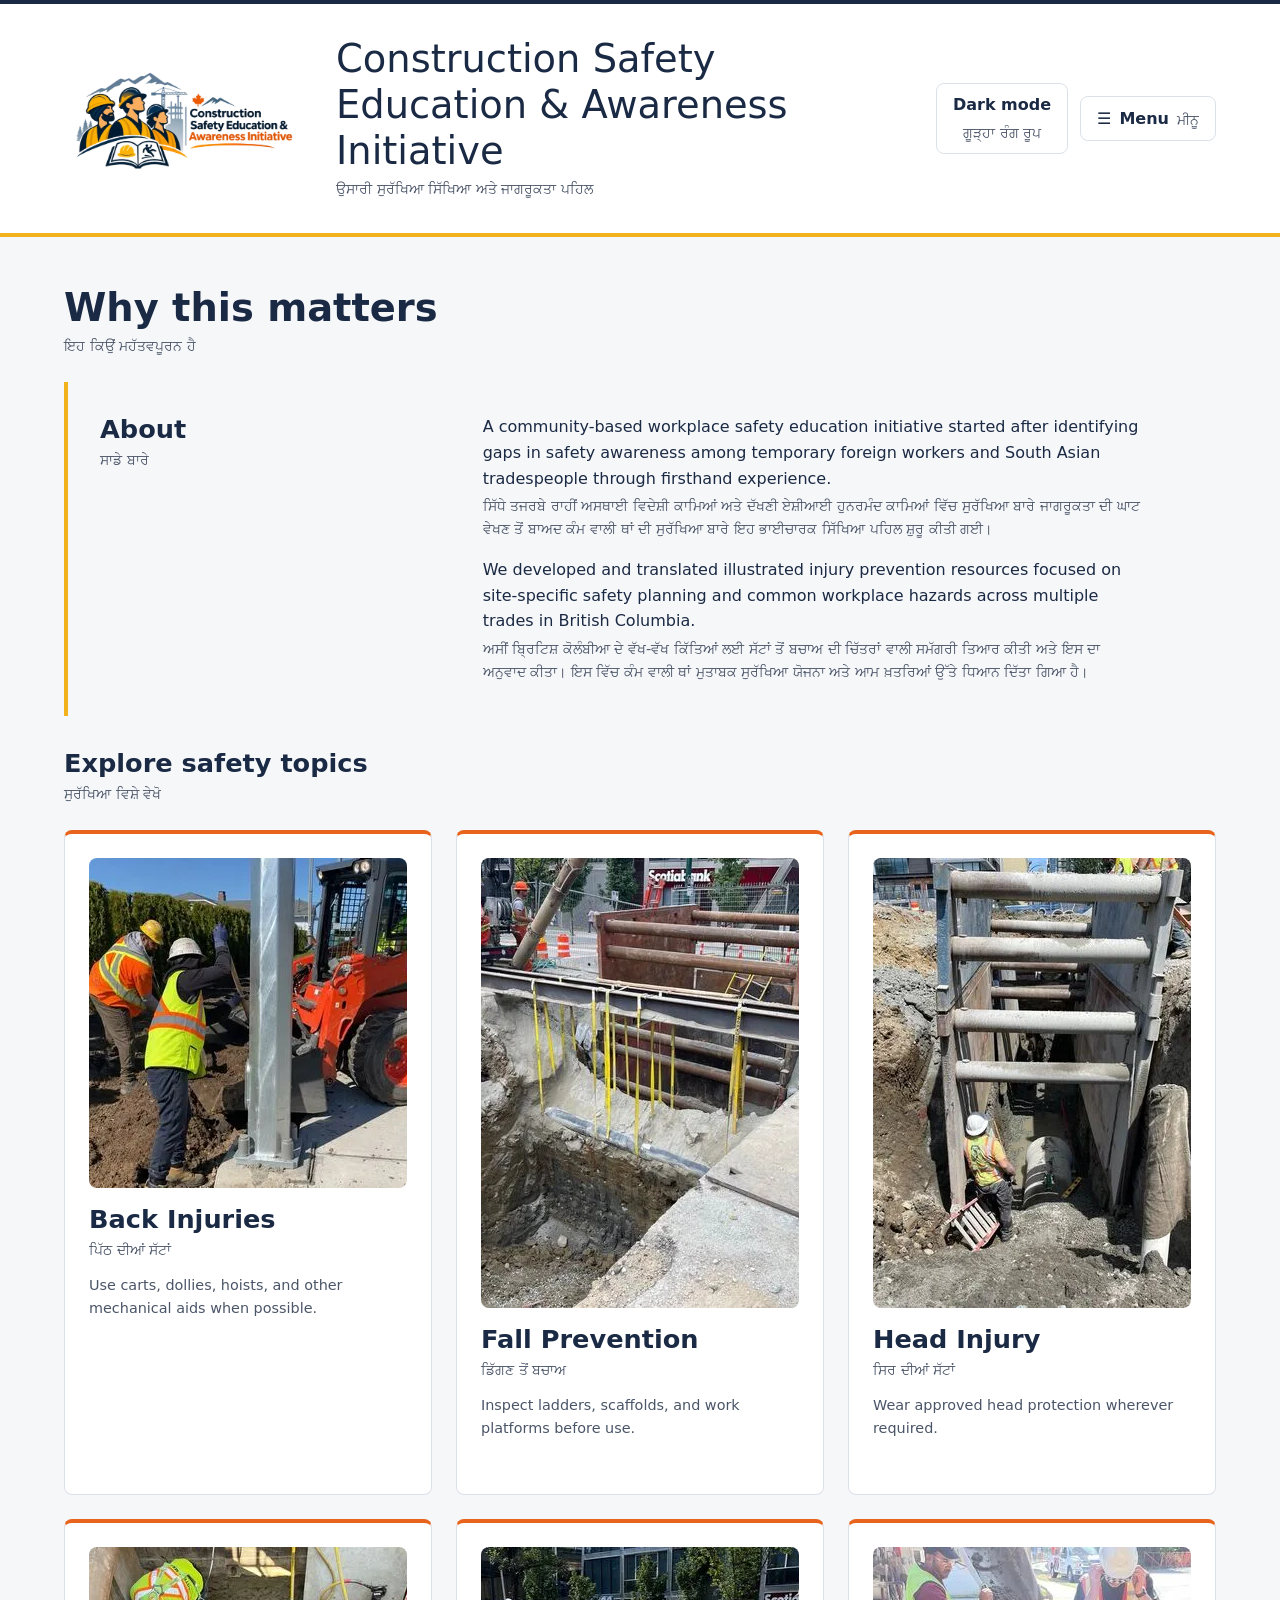
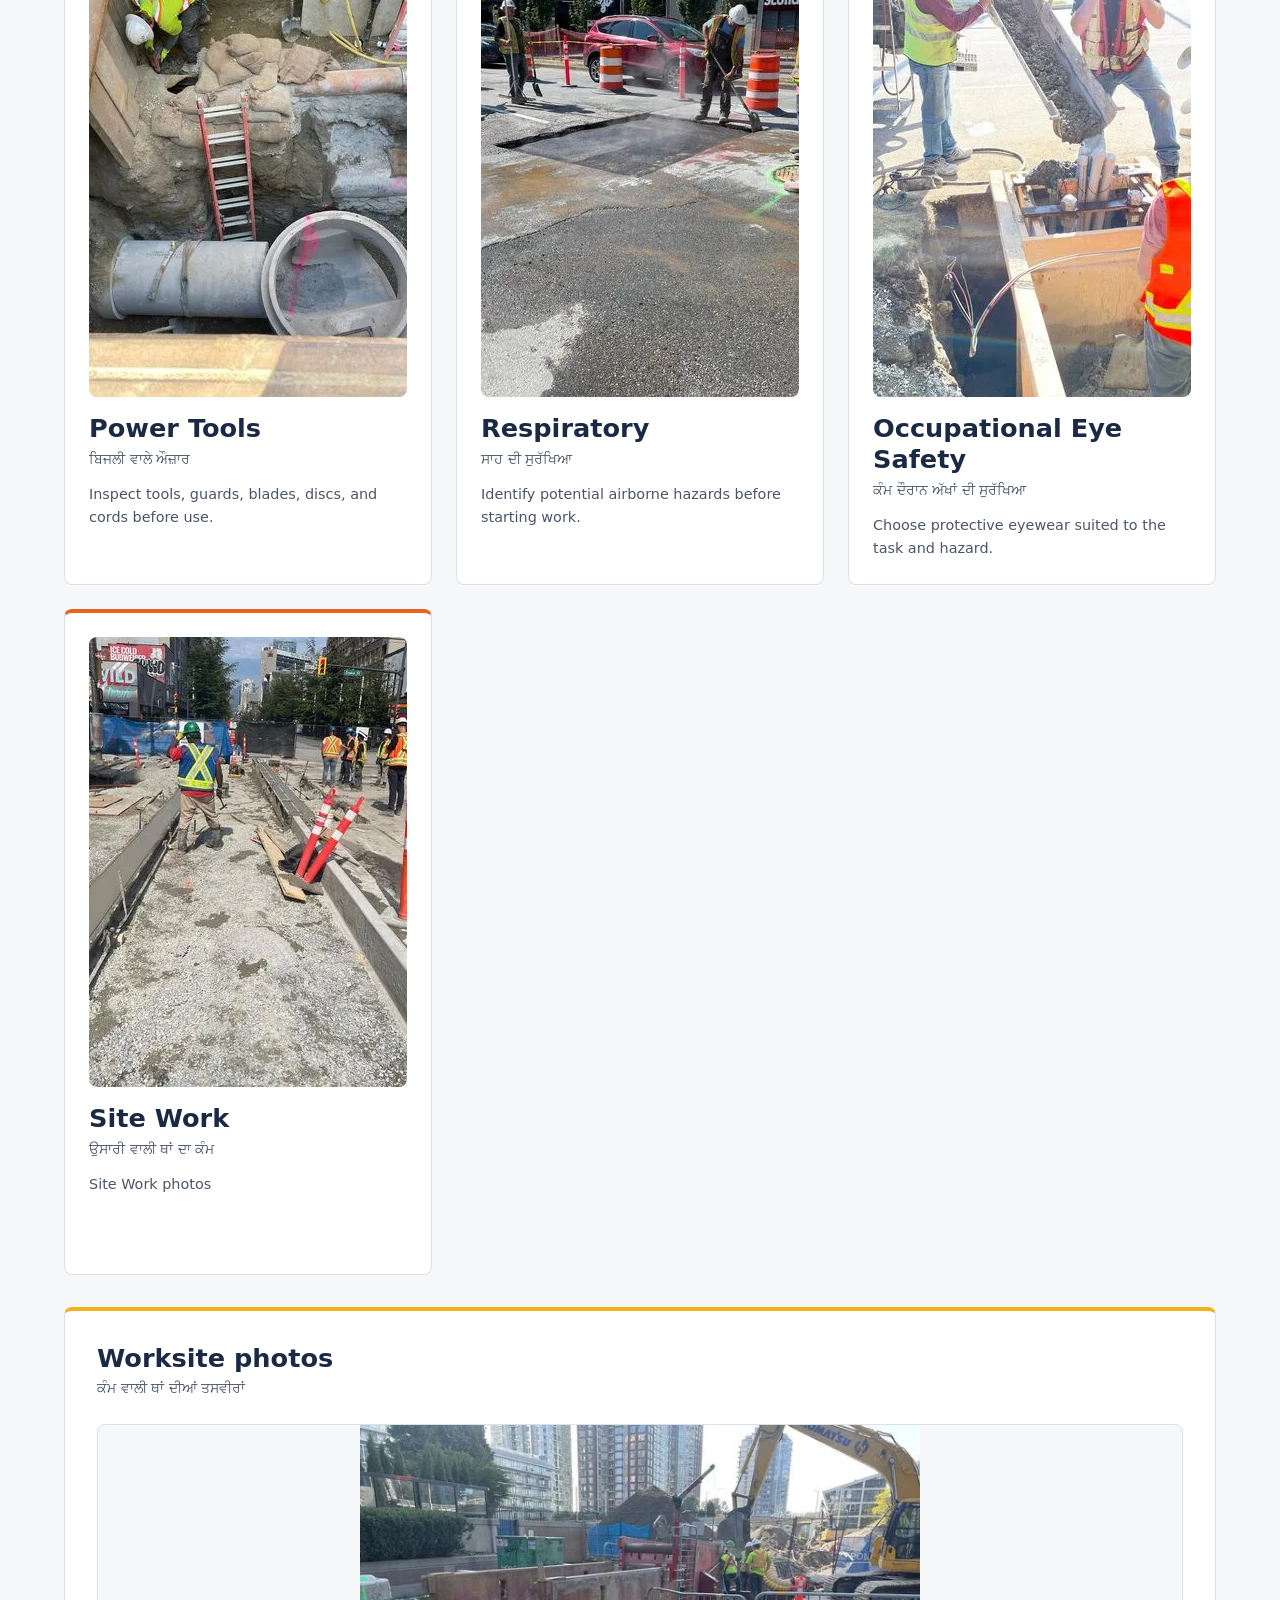
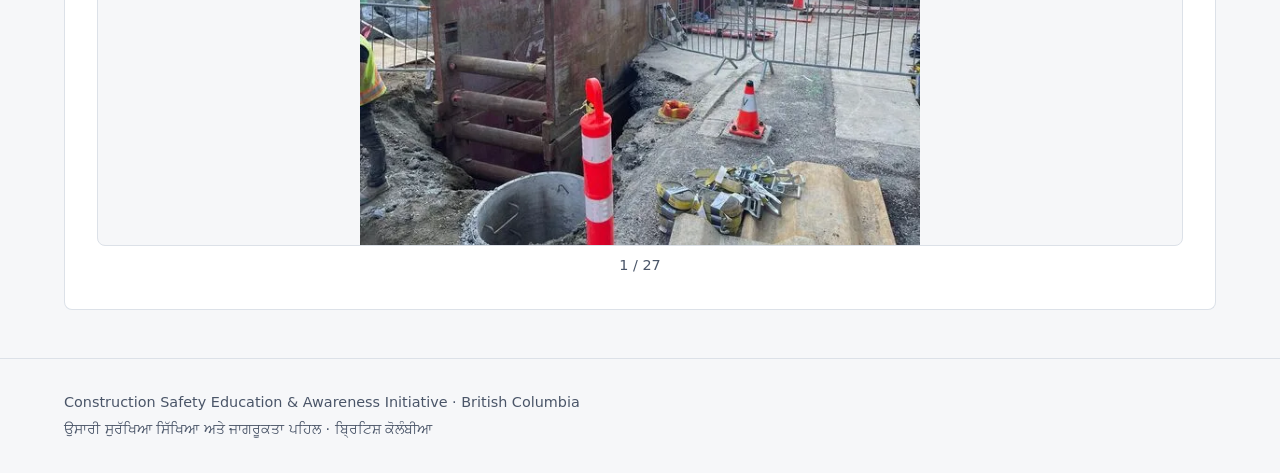
==== commit 84430f72: "Home topic boxes in an equal centered grid with a one-line description each; no caption text on open" ====
--- a/index.html
+++ b/index.html
@@ -40,15 +40,60 @@
         <p>We developed and translated illustrated injury prevention resources focused on site-specific safety planning and common workplace hazards across multiple trades in British Columbia.<span class="pa" lang="pa">ਅਸੀਂ ਬ੍ਰਿਟਿਸ਼ ਕੋਲੰਬੀਆ ਦੇ ਵੱਖ-ਵੱਖ ਕਿੱਤਿਆਂ ਲਈ ਸੱਟਾਂ ਤੋਂ ਬਚਾਅ ਦੀ ਚਿੱਤਰਾਂ ਵਾਲੀ ਸਮੱਗਰੀ ਤਿਆਰ ਕੀਤੀ ਅਤੇ ਇਸ ਦਾ ਅਨੁਵਾਦ ਕੀਤਾ। ਇਸ ਵਿੱਚ ਕੰਮ ਵਾਲੀ ਥਾਂ ਮੁਤਾਬਕ ਸੁਰੱਖਿਆ ਯੋਜਨਾ ਅਤੇ ਆਮ ਖ਼ਤਰਿਆਂ ਉੱਤੇ ਧਿਆਨ ਦਿੱਤਾ ਗਿਆ ਹੈ।</span></p>
       </div>
     </section>
-    <section aria-labelledby="topics-heading"><h2 id="topics-heading">Explore safety topics<span class="pa" lang="pa">ਸੁਰੱਖਿਆ ਵਿਸ਼ੇ ਵੇਖੋ</span></h2><ul class="topic-grid">
-        <li><a class="topic-card" href="back-injuries.html"><span class="topic-card-title">Back Injuries</span></a></li>
-        <li><a class="topic-card" href="fall-prevention.html"><span class="topic-card-title">Fall Prevention</span></a></li>
-        <li><a class="topic-card" href="head-injury.html"><span class="topic-card-title">Head Injury</span></a></li>
-        <li><a class="topic-card" href="power-tools.html"><span class="topic-card-title">Power Tools</span></a></li>
-        <li><a class="topic-card" href="respiratory.html"><span class="topic-card-title">Respiratory</span></a></li>
-        <li><a class="topic-card" href="eye-safety.html"><span class="topic-card-title">Occupational Eye Safety</span></a></li>
-        <li><a class="topic-card" href="site-work.html"><span class="topic-card-title">Site Work</span></a></li>
-      </ul></section>
+    <section aria-labelledby="topics-heading">
+      <h2 id="topics-heading">Explore safety topics<span class="pa" lang="pa">ਸੁਰੱਖਿਆ ਵਿਸ਼ੇ ਵੇਖੋ</span></h2>
+      <ul class="topic-grid">
+        <li>
+          <a class="topic-card" href="back-injuries.html">
+            <img class="topic-card-img" src="images/photo-10-thumb.webp" alt="" loading="lazy" width="600" height="330">
+            <span class="topic-card-title">Back Injuries<span class="pa" lang="pa">ਪਿੱਠ ਦੀਆਂ ਸੱਟਾਂ</span></span>
+            <span class="topic-card-desc">Use carts, dollies, hoists, and other mechanical aids when possible.</span>
+          </a>
+        </li>
+        <li>
+          <a class="topic-card" href="fall-prevention.html">
+            <img class="topic-card-img" src="images/photo-12-thumb.webp" alt="" loading="lazy" width="600" height="450">
+            <span class="topic-card-title">Fall Prevention<span class="pa" lang="pa">ਡਿੱਗਣ ਤੋਂ ਬਚਾਅ</span></span>
+            <span class="topic-card-desc">Inspect ladders, scaffolds, and work platforms before use.</span>
+          </a>
+        </li>
+        <li>
+          <a class="topic-card" href="head-injury.html">
+            <img class="topic-card-img" src="images/photo-03-thumb.webp" alt="" loading="lazy" width="600" height="450">
+            <span class="topic-card-title">Head Injury<span class="pa" lang="pa">ਸਿਰ ਦੀਆਂ ਸੱਟਾਂ</span></span>
+            <span class="topic-card-desc">Wear approved head protection wherever required.</span>
+          </a>
+        </li>
+        <li>
+          <a class="topic-card" href="power-tools.html">
+            <img class="topic-card-img" src="images/photo-02-thumb.webp" alt="" loading="lazy" width="600" height="450">
+            <span class="topic-card-title">Power Tools<span class="pa" lang="pa">ਬਿਜਲੀ ਵਾਲੇ ਔਜ਼ਾਰ</span></span>
+            <span class="topic-card-desc">Inspect tools, guards, blades, discs, and cords before use.</span>
+          </a>
+        </li>
+        <li>
+          <a class="topic-card" href="respiratory.html">
+            <img class="topic-card-img" src="images/photo-08-thumb.webp" alt="" loading="lazy" width="600" height="450">
+            <span class="topic-card-title">Respiratory<span class="pa" lang="pa">ਸਾਹ ਦੀ ਸੁਰੱਖਿਆ</span></span>
+            <span class="topic-card-desc">Identify potential airborne hazards before starting work.</span>
+          </a>
+        </li>
+        <li>
+          <a class="topic-card" href="eye-safety.html">
+            <img class="topic-card-img" src="images/photo-21-thumb.webp" alt="" loading="lazy" width="600" height="450">
+            <span class="topic-card-title">Occupational Eye Safety<span class="pa" lang="pa">ਕੰਮ ਦੌਰਾਨ ਅੱਖਾਂ ਦੀ ਸੁਰੱਖਿਆ</span></span>
+            <span class="topic-card-desc">Choose protective eyewear suited to the task and hazard.</span>
+          </a>
+        </li>
+        <li>
+          <a class="topic-card" href="site-work.html">
+            <img class="topic-card-img" src="images/photo-04-thumb.webp" alt="" loading="lazy" width="600" height="450">
+            <span class="topic-card-title">Site Work<span class="pa" lang="pa">ਉਸਾਰੀ ਵਾਲੀ ਥਾਂ ਦਾ ਕੰਮ</span></span>
+            <span class="topic-card-desc">Site Work photos</span>
+          </a>
+        </li>
+      </ul>
+    </section>
     <section id="photos" aria-labelledby="photos-heading">
       <h2 id="photos-heading">Worksite photos<span class="pa" lang="pa">ਕੰਮ ਵਾਲੀ ਥਾਂ ਦੀਆਂ ਤਸਵੀਰਾਂ</span></h2>
       <div class="slideshow" role="group" aria-roledescription="carousel / ਤਸਵੀਰਾਂ ਦੀ ਲੜੀ" aria-label="Worksite photos">
--- a/css/style.css
+++ b/css/style.css
@@ -108,10 +108,13 @@
 .topic-heading { margin: 0 0 var(--space-5); font-size: var(--title-size); line-height: var(--heading-leading); }
 #about { display: grid; grid-template-columns: 1fr 2fr; gap: var(--space-6); padding: var(--space-6); border-left: var(--accent-line) solid var(--yellow); }
 .about-text { max-width: var(--text-width); }
-.topic-grid { display: grid; grid-template-columns: repeat(3, minmax(0, 1fr)); gap: var(--space-5); }
-.topic-card { display: block; padding: var(--space-5); border: var(--line) solid var(--border); border-top: var(--accent-line) solid var(--orange); border-radius: var(--radius); background: var(--surface); text-decoration: none; transition: border-color var(--duration); }
+.topic-grid { display: grid; grid-template-columns: repeat(3, minmax(0, 1fr)); grid-auto-rows: 1fr; gap: var(--space-5); list-style: none; margin: 0; padding: 0; }
+.topic-grid > li { display: flex; }
+.topic-card { display: flex; flex-direction: column; width: 100%; height: 100%; padding: var(--space-5); border: var(--line) solid var(--border); border-top: var(--accent-line) solid var(--orange); border-radius: var(--radius); background: var(--surface); text-decoration: none; transition: border-color var(--duration); }
 .topic-card:hover { border-color: var(--orange); }
+.topic-card-img { display: block; width: 100%; aspect-ratio: 4 / 3; object-fit: cover; border-radius: var(--radius); margin-bottom: var(--space-4); }
 .topic-card-title { display: block; font-size: var(--heading-size); font-weight: 700; line-height: var(--heading-leading); }
+.topic-card-desc { display: block; margin-top: var(--space-3); font-size: var(--small-size); color: var(--text-muted); }
 .handout-section, #photos { padding: var(--space-6); border: var(--line) solid var(--border); border-top: var(--accent-line) solid var(--yellow); border-radius: var(--radius); background: var(--surface); }
 .handout-pages { display: grid; grid-template-columns: repeat(4, minmax(0, 1fr)); gap: var(--space-4); list-style: none; margin: 0; padding: 0; }
 .handout-pages figure { margin: 0; }
